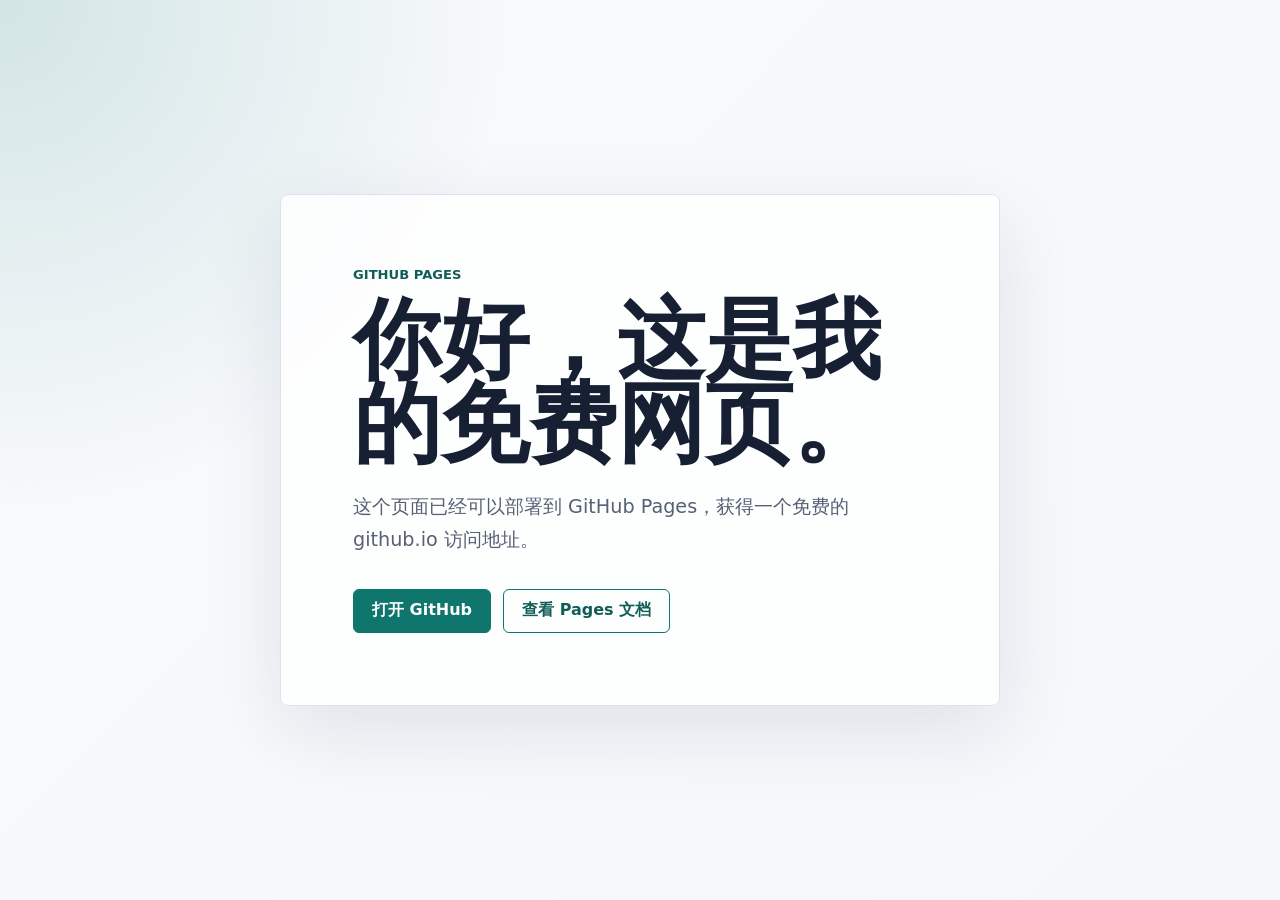
==== index.html @ a0b17601 "Create GitHub Pages site" ====
<!doctype html>
<html lang="zh-CN">
  <head>
    <meta charset="utf-8">
    <meta name="viewport" content="width=device-width, initial-scale=1">
    <title>我的 GitHub Pages</title>
    <link rel="stylesheet" href="styles.css">
  </head>
  <body>
    <main class="page">
      <section class="hero" aria-labelledby="site-title">
        <p class="eyebrow">GitHub Pages</p>
        <h1 id="site-title">你好，这是我的免费网页。</h1>
        <p class="intro">
          这个页面已经可以部署到 GitHub Pages，获得一个免费的 github.io 访问地址。
        </p>
        <div class="actions">
          <a href="https://github.com" rel="noreferrer">打开 GitHub</a>
          <a href="https://docs.github.com/pages" rel="noreferrer">查看 Pages 文档</a>
        </div>
      </section>
    </main>
  </body>
</html>
---- styles.css ----
:root {
  color-scheme: light;
  --bg: #f5f7fb;
  --ink: #172033;
  --muted: #566174;
  --panel: #ffffff;
  --line: #dce3ef;
  --accent: #0f766e;
  --accent-strong: #115e59;
}

* {
  box-sizing: border-box;
}

body {
  margin: 0;
  min-height: 100vh;
  font-family: Inter, ui-sans-serif, system-ui, -apple-system, BlinkMacSystemFont, "Segoe UI", sans-serif;
  color: var(--ink);
  background:
    radial-gradient(circle at top left, rgba(15, 118, 110, 0.16), transparent 32rem),
    linear-gradient(135deg, #f8fafc 0%, var(--bg) 100%);
}

.page {
  display: grid;
  min-height: 100vh;
  place-items: center;
  padding: 32px 20px;
}

.hero {
  width: min(720px, 100%);
  padding: clamp(32px, 7vw, 72px);
  border: 1px solid var(--line);
  border-radius: 8px;
  background: rgba(255, 255, 255, 0.82);
  box-shadow: 0 24px 80px rgba(23, 32, 51, 0.10);
}

.eyebrow {
  margin: 0 0 16px;
  color: var(--accent-strong);
  font-size: 0.82rem;
  font-weight: 700;
  letter-spacing: 0;
  text-transform: uppercase;
}

h1 {
  margin: 0;
  max-width: 12ch;
  font-size: clamp(2.5rem, 8vw, 5.5rem);
  line-height: 0.95;
  letter-spacing: 0;
}

.intro {
  max-width: 38rem;
  margin: 24px 0 0;
  color: var(--muted);
  font-size: clamp(1rem, 2vw, 1.2rem);
  line-height: 1.75;
}

.actions {
  display: flex;
  flex-wrap: wrap;
  gap: 12px;
  margin-top: 32px;
}

.actions a {
  display: inline-flex;
  align-items: center;
  justify-content: center;
  min-height: 44px;
  padding: 0 18px;
  border: 1px solid var(--accent);
  border-radius: 6px;
  color: #ffffff;
  background: var(--accent);
  font-weight: 700;
  text-decoration: none;
}

.actions a + a {
  color: var(--accent-strong);
  background: transparent;
}

.actions a:focus-visible {
  outline: 3px solid rgba(15, 118, 110, 0.28);
  outline-offset: 3px;
}
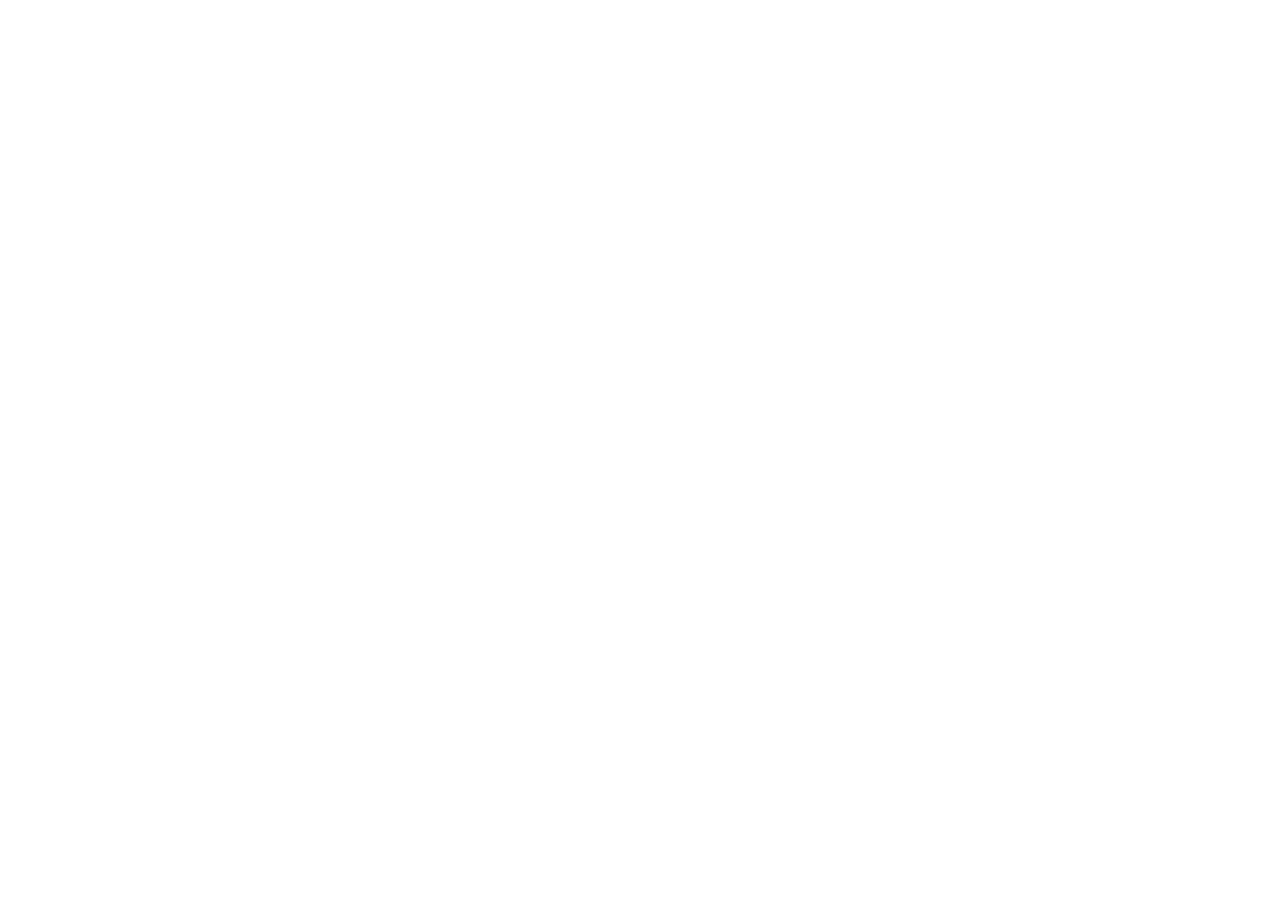
==== commit 421cbd89: "Deploy QuickLink API frontend" ====
--- a/index.html
+++ b/index.html
@@ -1,24 +1,37 @@
 <!doctype html>
-<html lang="zh-CN">
+<html lang="zh">
   <head>
-    <meta charset="utf-8">
-    <meta name="viewport" content="width=device-width, initial-scale=1">
-    <title>我的 GitHub Pages</title>
-    <link rel="stylesheet" href="styles.css">
+    <meta charset="utf-8" />
+    <link rel="icon" href="/logo.png" />
+    <meta name="viewport" content="width=device-width, initial-scale=1" />
+    <meta name="theme-color" content="#ffffff" />
+    <meta
+      name="description"
+      lang="zh"
+      content="快连API 提供统一、稳定的 AI API 接入服务。"
+    />
+    <meta
+      name="description"
+      lang="en"
+      content="快连API provides unified and reliable AI API access."
+    />
+    <meta name="generator" content="快连API" />
+    <title>快连API</title>
+    <!--Umami 快连API-->
+    <!--Google Analytics 快连API-->
+    <script>if(location.pathname === "/" || location.pathname === "") history.replaceState(null, "", "/login");</script>
+    <script type="module" crossorigin src="/assets/index-BwMU5XkA.js"></script>
+    <link rel="modulepreload" crossorigin href="/assets/react-core-D-iPSUlg.js">
+    <link rel="modulepreload" crossorigin href="/assets/semi-ui-BzZ1UhpZ.js">
+    <link rel="modulepreload" crossorigin href="/assets/i18n-RrXBN1CV.js">
+    <link rel="modulepreload" crossorigin href="/assets/tools-PDT6Ig-2.js">
+    <link rel="modulepreload" crossorigin href="/assets/react-components-BnylIsR_.js">
+    <link rel="stylesheet" crossorigin href="/assets/semi-ui-yRXI6evF.css">
+    <link rel="stylesheet" crossorigin href="/assets/index-UfzNzYYF.css">
   </head>
+
   <body>
-    <main class="page">
-      <section class="hero" aria-labelledby="site-title">
-        <p class="eyebrow">GitHub Pages</p>
-        <h1 id="site-title">你好，这是我的免费网页。</h1>
-        <p class="intro">
-          这个页面已经可以部署到 GitHub Pages，获得一个免费的 github.io 访问地址。
-        </p>
-        <div class="actions">
-          <a href="https://github.com" rel="noreferrer">打开 GitHub</a>
-          <a href="https://docs.github.com/pages" rel="noreferrer">查看 Pages 文档</a>
-        </div>
-      </section>
-    </main>
+    <noscript>You need to enable JavaScript to run this app.</noscript>
+    <div id="root"></div>
   </body>
 </html>
--- a/assets/semi-ui-yRXI6evF.css
+++ b/assets/semi-ui-yRXI6evF.css
@@ -0,0 +1 @@
+@charset "UTF-8";@layer semi{body,:host{--semi-transition_duration-slowest:0ms;--semi-transition_duration-slower:0ms;--semi-transition_duration-slow:0ms;--semi-transition_duration-normal:0ms;--semi-transition_duration-fast:0ms;--semi-transition_duration-faster:0ms;--semi-transition_duration-fastest:0ms;--semi-transition_duration-none:0ms;--semi-transition_function-linear:linear;--semi-transition_function-ease:ease;--semi-transition_function-easeIn:ease-in;--semi-transition_function-easeOut:ease-out;--semi-transition_function-easeInIOut:ease-in-out;--semi-transition_delay-none: 0ms;--semi-transition_delay-slowest:0ms;--semi-transition_delay-slower:0ms;--semi-transition_delay-slow:0ms;--semi-transition_delay-normal:0ms;--semi-transition_delay-fast:0ms;--semi-transition_delay-faster:0ms;--semi-transition_delay-fastest:0ms;--semi-transform_scale-none:scale(1,1);--semi-transform_scale-small:scale(1,1);--semi-transform_scale-medium:scale(1,1);--semi-transform_scale-large:scale(1,1);--semi-transform-rotate-none:rotate(0deg);--semi-transform_rotate-clockwise90deg:rotate(90deg);--semi-transform_rotate-clockwise180deg:rotate(180deg);--semi-transform_rotate-clockwise270deg:rotate(270deg);--semi-transform_rotate-clockwise360deg:rotate(360deg);--semi-transform_rotate-anticlockwise90deg:rotate(-90deg);--semi-transform_rotate-anticlockwise180deg:rotate(-180deg);--semi-transform_rotate-anticlockwise270deg:rotate(-270deg);--semi-transform_rotate-anticlockwise360deg:rotate(-360deg)}body,body .semi-always-light,:host,:host .semi-always-light{--semi-amber-0: 254,251,235;--semi-amber-1: 252,245,206;--semi-amber-2: 249,232,158;--semi-amber-3: 246,216,111;--semi-amber-4: 243,198,65;--semi-amber-5: 240,177,20;--semi-amber-6: 200,138,15;--semi-amber-7: 160,102,10;--semi-amber-8: 120,70,6;--semi-amber-9: 80,43,3;--semi-black: 0,0,0;--semi-blue-0: 234,245,255;--semi-blue-1: 203,231,254;--semi-blue-2: 152,205,253;--semi-blue-3: 101,178,252;--semi-blue-4: 50,149,251;--semi-blue-5: 0,100,250;--semi-blue-6: 0,98,214;--semi-blue-7: 0,79,179;--semi-blue-8: 0,61,143;--semi-blue-9: 0,44,107;--semi-cyan-0: 229,247,248;--semi-cyan-1: 194,239,240;--semi-cyan-2: 138,221,226;--semi-cyan-3: 88,203,211;--semi-cyan-4: 44,184,197;--semi-cyan-5: 5,164,182;--semi-cyan-6: 3,134,152;--semi-cyan-7: 1,105,121;--semi-cyan-8: 0,77,91;--semi-cyan-9: 0,50,61;--semi-green-0: 236,247,236;--semi-green-1: 208,240,209;--semi-green-2: 164,224,167;--semi-green-3: 125,209,130;--semi-green-4: 90,194,98;--semi-green-5: 59,179,70;--semi-green-6: 48,149,59;--semi-green-7: 37,119,47;--semi-green-8: 27,89,36;--semi-green-9: 17,60,24;--semi-grey-0: 249,249,249;--semi-grey-1: 230,232,234;--semi-grey-2: 198,202,205;--semi-grey-3: 167,171,176;--semi-grey-4: 136,141,146;--semi-grey-5: 107,112,117;--semi-grey-6: 85,91,97;--semi-grey-7: 65,70,76;--semi-grey-8: 46,50,56;--semi-grey-9: 28,31,35;--semi-indigo-0: 236,239,248;--semi-indigo-1: 209,216,240;--semi-indigo-2: 167,179,225;--semi-indigo-3: 128,144,211;--semi-indigo-4: 94,111,196;--semi-indigo-5: 63,81,181;--semi-indigo-6: 51,66,161;--semi-indigo-7: 40,52,140;--semi-indigo-8: 31,40,120;--semi-indigo-9: 23,29,99;--semi-light-blue-0: 233,247,253;--semi-light-blue-1: 201,236,252;--semi-light-blue-2: 149,216,248;--semi-light-blue-3: 98,195,245;--semi-light-blue-4: 48,172,241;--semi-light-blue-5: 0,149,238;--semi-light-blue-6: 0,123,202;--semi-light-blue-7: 0,99,167;--semi-light-blue-8: 0,75,131;--semi-light-blue-9: 0,53,95;--semi-light-green-0: 243,248,236;--semi-light-green-1: 227,240,208;--semi-light-green-2: 200,226,165;--semi-light-green-3: 173,211,126;--semi-light-green-4: 147,197,91;--semi-light-green-5: 123,182,60;--semi-light-green-6: 100,152,48;--semi-light-green-7: 78,121,38;--semi-light-green-8: 57,91,27;--semi-light-green-9: 37,61,18;--semi-lime-0: 242,250,230;--semi-lime-1: 227,246,197;--semi-lime-2: 203,237,142;--semi-lime-3: 183,227,91;--semi-lime-4: 167,218,44;--semi-lime-5: 155,209,0;--semi-lime-6: 126,174,0;--semi-lime-7: 99,139,0;--semi-lime-8: 72,104,0;--semi-lime-9: 47,70,0;--semi-orange-0: 255,248,234;--semi-orange-1: 254,238,204;--semi-orange-2: 254,217,152;--semi-orange-3: 253,193,101;--semi-orange-4: 253,166,51;--semi-orange-5: 252,136,0;--semi-orange-6: 210,103,0;--semi-orange-7: 168,74,0;--semi-orange-8: 126,49,0;--semi-orange-9: 84,29,0;--semi-pink-0: 253,236,239;--semi-pink-1: 251,207,216;--semi-pink-2: 246,160,181;--semi-pink-3: 242,115,150;--semi-pink-4: 237,72,123;--semi-pink-5: 233,30,99;--semi-pink-6: 197,19,86;--semi-pink-7: 162,11,72;--semi-pink-8: 126,5,58;--semi-pink-9: 90,1,43;--semi-purple-0: 247,233,247;--semi-purple-1: 239,202,240;--semi-purple-2: 221,155,224;--semi-purple-3: 201,111,209;--semi-purple-4: 180,73,194;--semi-purple-5: 158,40,179;--semi-purple-6: 135,30,158;--semi-purple-7: 113,22,138;--semi-purple-8: 92,15,117;--semi-purple-9: 73,10,97;--semi-red-0: 254,242,237;--semi-red-1: 254,221,210;--semi-red-2: 253,183,165;--semi-red-3: 251,144,120;--semi-red-4: 250,102,76;--semi-red-5: 249,57,32;--semi-red-6: 213,37,21;--semi-red-7: 178,20,12;--semi-red-8: 142,8,5;--semi-red-9: 106,1,3;--semi-teal-0: 228,247,244;--semi-teal-1: 192,240,232;--semi-teal-2: 135,224,211;--semi-teal-3: 84,209,193;--semi-teal-4: 39,194,176;--semi-teal-5: 0,179,161;--semi-teal-6: 0,149,137;--semi-teal-7: 0,119,111;--semi-teal-8: 0,89,85;--semi-teal-9: 0,60,58;--semi-violet-0: 243,237,249;--semi-violet-1: 226,209,244;--semi-violet-2: 196,167,233;--semi-violet-3: 166,127,221;--semi-violet-4: 136,91,210;--semi-violet-5: 106,58,199;--semi-violet-6: 87,47,179;--semi-violet-7: 70,37,158;--semi-violet-8: 54,28,138;--semi-violet-9: 40,20,117;--semi-white: 255,255,255;--semi-yellow-0: 255,253,234;--semi-yellow-1: 254,251,203;--semi-yellow-2: 253,243,152;--semi-yellow-3: 252,232,101;--semi-yellow-4: 251,218,50;--semi-yellow-5: 250,200,0;--semi-yellow-6: 208,170,0;--semi-yellow-7: 167,139,0;--semi-yellow-8: 125,106,0;--semi-yellow-9: 83,72,0}body[theme-mode=dark],body .semi-always-dark,:host([theme-mode=dark]),:host .semi-always-dark{--semi-red-0: 108,9,11;--semi-red-1: 144,17,16;--semi-red-2: 180,32,25;--semi-red-3: 215,51,36;--semi-red-4: 251,73,50;--semi-red-5: 252,114,90;--semi-red-6: 253,153,131;--semi-red-7: 253,190,172;--semi-red-8: 254,224,213;--semi-red-9: 255,243,239;--semi-pink-0: 92,7,48;--semi-pink-1: 128,14,65;--semi-pink-2: 164,23,81;--semi-pink-3: 199,34,97;--semi-pink-4: 235,47,113;--semi-pink-5: 239,86,134;--semi-pink-6: 243,126,159;--semi-pink-7: 247,168,188;--semi-pink-8: 251,211,220;--semi-pink-9: 253,238,241;--semi-purple-0: 74,16,97;--semi-purple-1: 94,23,118;--semi-purple-2: 115,31,138;--semi-purple-3: 137,40,159;--semi-purple-4: 160,51,179;--semi-purple-5: 181,83,194;--semi-purple-6: 202,120,209;--semi-purple-7: 221,160,225;--semi-purple-8: 239,206,240;--semi-purple-9: 247,235,247;--semi-violet-0: 64,27,119;--semi-violet-1: 76,36,140;--semi-violet-2: 88,46,160;--semi-violet-3: 100,57,181;--semi-violet-4: 114,70,201;--semi-violet-5: 136,101,212;--semi-violet-6: 162,136,223;--semi-violet-7: 190,173,233;--semi-violet-8: 221,212,244;--semi-violet-9: 241,238,250;--semi-indigo-0: 23,30,101;--semi-indigo-1: 32,41,122;--semi-indigo-2: 41,54,142;--semi-indigo-3: 52,68,163;--semi-indigo-4: 64,83,183;--semi-indigo-5: 95,113,197;--semi-indigo-6: 129,145,212;--semi-indigo-7: 167,180,226;--semi-indigo-8: 209,216,241;--semi-indigo-9: 237,239,248;--semi-blue-0: 5,49,112;--semi-blue-1: 10,70,148;--semi-blue-2: 19,92,184;--semi-blue-3: 29,117,219;--semi-blue-4: 41,144,255;--semi-blue-5: 84,169,255;--semi-blue-6: 127,193,255;--semi-blue-7: 169,215,255;--semi-blue-8: 212,236,255;--semi-blue-9: 239,248,255;--semi-light-blue-0: 0,55,97;--semi-light-blue-1: 0,77,133;--semi-light-blue-2: 3,102,169;--semi-light-blue-3: 10,129,204;--semi-light-blue-4: 19,159,240;--semi-light-blue-5: 64,180,243;--semi-light-blue-6: 110,200,246;--semi-light-blue-7: 157,220,249;--semi-light-blue-8: 206,238,252;--semi-light-blue-9: 235,248,254;--semi-cyan-0: 4,52,61;--semi-cyan-1: 7,79,92;--semi-cyan-2: 10,108,123;--semi-cyan-3: 14,137,153;--semi-cyan-4: 19,168,184;--semi-cyan-5: 56,187,198;--semi-cyan-6: 98,205,212;--semi-cyan-7: 145,223,227;--semi-cyan-8: 198,239,241;--semi-cyan-9: 231,247,248;--semi-teal-0: 2,60,57;--semi-teal-1: 4,90,85;--semi-teal-2: 7,119,111;--semi-teal-3: 10,149,136;--semi-teal-4: 14,179,161;--semi-teal-5: 51,194,176;--semi-teal-6: 94,209,193;--semi-teal-7: 142,225,211;--semi-teal-8: 196,240,232;--semi-teal-9: 230,247,244;--semi-green-0: 18,60,25;--semi-green-1: 28,90,37;--semi-green-2: 39,119,49;--semi-green-3: 50,149,61;--semi-green-4: 62,179,73;--semi-green-5: 93,194,100;--semi-green-6: 127,209,132;--semi-green-7: 166,225,168;--semi-green-8: 208,240,209;--semi-green-9: 236,247,236;--semi-light-green-0: 38,61,19;--semi-light-green-1: 59,92,29;--semi-light-green-2: 81,123,40;--semi-light-green-3: 103,153,52;--semi-light-green-4: 127,184,64;--semi-light-green-5: 151,198,95;--semi-light-green-6: 176,212,129;--semi-light-green-7: 201,227,167;--semi-light-green-8: 228,241,209;--semi-light-green-9: 243,248,237;--semi-lime-0: 49,70,3;--semi-lime-1: 75,105,5;--semi-lime-2: 103,141,9;--semi-lime-3: 132,176,12;--semi-lime-4: 162,211,17;--semi-lime-5: 174,220,58;--semi-lime-6: 189,229,102;--semi-lime-7: 207,237,150;--semi-lime-8: 229,246,201;--semi-lime-9: 243,251,233;--semi-yellow-0: 84,73,3;--semi-yellow-1: 126,108,6;--semi-yellow-2: 168,142,10;--semi-yellow-3: 210,175,15;--semi-yellow-4: 252,206,20;--semi-yellow-5: 253,222,67;--semi-yellow-6: 253,235,113;--semi-yellow-7: 254,245,160;--semi-yellow-8: 254,251,208;--semi-yellow-9: 255,254,236;--semi-amber-0: 81,46,9;--semi-amber-1: 121,75,15;--semi-amber-2: 161,107,22;--semi-amber-3: 202,143,30;--semi-amber-4: 242,183,38;--semi-amber-5: 245,202,80;--semi-amber-6: 247,219,122;--semi-amber-7: 250,234,166;--semi-amber-8: 252,246,210;--semi-amber-9: 254,251,237;--semi-orange-0: 85,31,3;--semi-orange-1: 128,53,6;--semi-orange-2: 170,80,10;--semi-orange-3: 213,111,15;--semi-orange-4: 255,146,20;--semi-orange-5: 255,174,67;--semi-orange-6: 255,199,114;--semi-orange-7: 255,221,161;--semi-orange-8: 255,239,208;--semi-orange-9: 255,249,237;--semi-grey-0: 28,31,35;--semi-grey-1: 46,50,56;--semi-grey-2: 65,70,76;--semi-grey-3: 85,91,97;--semi-grey-4: 107,112,117;--semi-grey-5: 136,141,146;--semi-grey-6: 167,171,176;--semi-grey-7: 198,202,205;--semi-grey-8: 230,232,234;--semi-grey-9: 249,249,249;--semi-white: 255, 255, 255;--semi-black: 0, 0, 0}body,body[theme-mode=dark] .semi-always-light,:host,:host .semi-always-light{font-family:Inter,-apple-system,BlinkMacSystemFont,Segoe UI,PingFang SC,Hiragino Sans GB,Microsoft YaHei,Helvetica Neue,Helvetica,Arial,sans-serif;-webkit-font-smoothing:antialiased;--semi-color-white: rgba(var(--semi-white), 1);--semi-color-black: rgba(var(--semi-black), 1);--semi-color-primary: rgba(var(--semi-blue-5), 1);--semi-color-primary-hover: rgba(var(--semi-blue-6), 1);--semi-color-primary-active: rgba(var(--semi-blue-7), 1);--semi-color-primary-disabled: rgba(var(--semi-blue-2), 1);--semi-color-primary-light-default: rgba(var(--semi-blue-0), 1);--semi-color-primary-light-hover: rgba(var(--semi-blue-1), 1);--semi-color-primary-light-active: rgba(var(--semi-blue-2), 1);--semi-color-secondary: rgba(var(--semi-light-blue-5), 1);--semi-color-secondary-hover: rgba(var(--semi-light-blue-6), 1);--semi-color-secondary-active: rgba(var(--semi-light-blue-7), 1);--semi-color-secondary-disabled: rgba(var(--semi-light-blue-2), 1);--semi-color-secondary-light-default: rgba(var(--semi-light-blue-0), 1);--semi-color-secondary-light-hover: rgba(var(--semi-light-blue-1), 1);--semi-color-secondary-light-active: rgba(var(--semi-light-blue-2), 1);--semi-color-tertiary: rgba(var(--semi-grey-5), 1);--semi-color-tertiary-hover: rgba(var(--semi-grey-6), 1);--semi-color-tertiary-active: rgba(var(--semi-grey-7), 1);--semi-color-tertiary-light-default: rgba(var(--semi-grey-0), 1);--semi-color-tertiary-light-hover: rgba(var(--semi-grey-1), 1);--semi-color-tertiary-light-active: rgba(var(--semi-grey-2), 1);--semi-color-default: rgba(var(--semi-grey-0), 1);--semi-color-default-hover: rgba(var(--semi-grey-1), 1);--semi-color-default-active: rgba(var(--semi-grey-2), 1);--semi-color-info: rgba(var(--semi-blue-5), 1);--semi-color-info-hover: rgba(var(--semi-blue-6), 1);--semi-color-info-active: rgba(var(--semi-blue-7), 1);--semi-color-info-disabled: rgba(var(--semi-blue-2), 1);--semi-color-info-light-default: rgba(var(--semi-blue-0), 1);--semi-color-info-light-hover: rgba(var(--semi-blue-1), 1);--semi-color-info-light-active: rgba(var(--semi-blue-2), 1);--semi-color-success: rgba(var(--semi-green-5), 1);--semi-color-success-hover: rgba(var(--semi-green-6), 1);--semi-color-success-active: rgba(var(--semi-green-7), 1);--semi-color-success-disabled: rgba(var(--semi-green-2), 1);--semi-color-success-light-default: rgba(var(--semi-green-0), 1);--semi-color-success-light-hover: rgba(var(--semi-green-1), 1);--semi-color-success-light-active: rgba(var(--semi-green-2), 1);--semi-color-danger: rgba(var(--semi-red-5), 1);--semi-color-danger-hover: rgba(var(--semi-red-6), 1);--semi-color-danger-active: rgba(var(--semi-red-7), 1);--semi-color-danger-light-default: rgba(var(--semi-red-0), 1);--semi-color-danger-light-hover: rgba(var(--semi-red-1), 1);--semi-color-danger-light-active: rgba(var(--semi-red-2), 1);--semi-color-warning: rgba(var(--semi-orange-5), 1);--semi-color-warning-hover: rgba(var(--semi-orange-6), 1);--semi-color-warning-active: rgba(var(--semi-orange-7), 1);--semi-color-warning-light-default: rgba(var(--semi-orange-0), 1);--semi-color-warning-light-hover: rgba(var(--semi-orange-1), 1);--semi-color-warning-light-active: rgba(var(--semi-orange-2), 1);--semi-color-focus-border: rgba(var(--semi-blue-5), 1);--semi-color-disabled-text: rgba(var(--semi-grey-9), .35);--semi-color-disabled-border: rgba(var(--semi-grey-1), 1);--semi-color-disabled-bg: rgba(var(--semi-grey-1), 1);--semi-color-disabled-fill: rgba(var(--semi-grey-8), .04);--semi-color-shadow: rgba(var(--semi-black), .04);--semi-color-link: rgba(var(--semi-blue-5), 1);--semi-color-link-hover: rgba(var(--semi-blue-6), 1);--semi-color-link-active: rgba(var(--semi-blue-7), 1);--semi-color-link-visited: rgba(var(--semi-blue-5), 1);--semi-color-border: rgba(var(--semi-grey-9), .08);--semi-color-nav-bg: rgba(var(--semi-white), 1);--semi-color-overlay-bg: rgba(22, 22, 26, .6);--semi-color-fill-0: rgba(var(--semi-grey-8), .05);--semi-color-fill-1: rgba(var(--semi-grey-8), .09);--semi-color-fill-2: rgba(var(--semi-grey-8), .13);--semi-color-bg-0: rgba(var(--semi-white), 1);--semi-color-bg-1: rgba(var(--semi-white), 1);--semi-color-bg-2: rgba(var(--semi-white), 1);--semi-color-bg-3: rgba(var(--semi-white), 1);--semi-color-bg-4: rgba(var(--semi-white), 1);--semi-color-text-0: rgba(var(--semi-grey-9), 1);--semi-color-text-1: rgba(var(--semi-grey-9), .8);--semi-color-text-2: rgba(var(--semi-grey-9), .62);--semi-color-text-3: rgba(var(--semi-grey-9), .35);--semi-shadow-elevated: 0 0 1px rgba(0, 0, 0, .3), 0 4px 14px rgba(0, 0, 0, .1);--semi-border-radius-extra-small: 3px;--semi-border-radius-small: 3px;--semi-border-radius-medium: 6px;--semi-border-radius-large: 12px;--semi-border-radius-circle: 50%;--semi-border-radius-full: 9999px;--semi-color-highlight-bg: rgba(var(--semi-yellow-4), 1);--semi-color-highlight: rgba(var(--semi-black), 1);--semi-color-data-0: rgba(87, 105, 255, 1);--semi-color-data-1: rgba(142, 212, 231, 1);--semi-color-data-2: rgba(245, 135, 0, 1);--semi-color-data-3: rgba(220, 183, 252, 1);--semi-color-data-4: rgba(74, 156, 247, 1);--semi-color-data-5: rgba(243, 204, 53, 1);--semi-color-data-6: rgba(254, 128, 144, 1);--semi-color-data-7: rgba(139, 215, 210, 1);--semi-color-data-8: rgba(131, 176, 35, 1);--semi-color-data-9: rgba(233, 165, 229, 1);--semi-color-data-10: rgba(48, 167, 206, 1);--semi-color-data-11: rgba(249, 192, 100, 1);--semi-color-data-12: rgba(177, 113, 249, 1);--semi-color-data-13: rgba(119, 182, 249, 1);--semi-color-data-14: rgba(200, 143, 2, 1);--semi-color-data-15: rgba(255, 170, 178, 1);--semi-color-data-16: rgba(51, 176, 171, 1);--semi-color-data-17: rgba(182, 215, 129, 1);--semi-color-data-18: rgba(212, 88, 212, 1);--semi-color-data-19: rgba(188, 198, 255, 1)}body[theme-mode=dark],body .semi-always-dark,:host([theme-mode=dark]),:host .semi-always-dark{font-family:Inter,-apple-system,BlinkMacSystemFont,Segoe UI,PingFang SC,Hiragino Sans GB,Microsoft YaHei,Helvetica Neue,Helvetica,Arial,sans-serif;-webkit-font-smoothing:antialiased;--semi-color-white: rgba(228, 231, 245, 1);--semi-color-black: rgba(var(--semi-black), 1);--semi-color-primary: rgba(var(--semi-blue-5), 1);--semi-color-primary-hover: rgba(var(--semi-blue-6), 1);--semi-color-primary-active: rgba(var(--semi-blue-7), 1);--semi-color-primary-disabled: rgba(var(--semi-blue-2), 1);--semi-color-primary-light-default: rgba(var(--semi-blue-5), .2);--semi-color-primary-light-hover: rgba(var(--semi-blue-5), .3);--semi-color-primary-light-active: rgba(var(--semi-blue-5), .4);--semi-color-secondary: rgba(var(--semi-light-blue-5), 1);--semi-color-secondary-hover: rgba(var(--semi-light-blue-6), 1);--semi-color-secondary-active: rgba(var(--semi-light-blue-7), 1);--semi-color-secondary-disabled: rgba(var(--semi-light-blue-2), 1);--semi-color-secondary-light-default: rgba(var(--semi-light-blue-5), .2);--semi-color-secondary-light-hover: rgba(var(--semi-light-blue-5), .3);--semi-color-secondary-light-active: rgba(var(--semi-light-blue-5), .4);--semi-color-tertiary: rgba(var(--semi-grey-5), 1);--semi-color-tertiary-hover: rgba(var(--semi-grey-6), 1);--semi-color-tertiary-active: rgba(var(--semi-grey-7), 1);--semi-color-tertiary-light-default: rgba(var(--semi-grey-5), .2);--semi-color-tertiary-light-hover: rgba(var(--semi-grey-5), .3);--semi-color-tertiary-light-active: rgba(var(--semi-grey-5), .4);--semi-color-default: rgba(var(--semi-grey-0), 1);--semi-color-default-hover: rgba(var(--semi-grey-1), 1);--semi-color-default-active: rgba(var(--semi-grey-2), 1);--semi-color-info: rgba(var(--semi-blue-5), 1);--semi-color-info-hover: rgba(var(--semi-blue-6), 1);--semi-color-info-active: rgba(var(--semi-blue-7), 1);--semi-color-info-disabled: rgba(var(--semi-blue-2), 1);--semi-color-info-light-default: rgba(var(--semi-blue-5), .2);--semi-color-info-light-hover: rgba(var(--semi-blue-5), .3);--semi-color-info-light-active: rgba(var(--semi-blue-5), .4);--semi-color-success: rgba(var(--semi-green-5), 1);--semi-color-success-hover: rgba(var(--semi-green-6), 1);--semi-color-success-active: rgba(var(--semi-green-7), 1);--semi-color-success-disabled: rgba(var(--semi-green-2), 1);--semi-color-success-light-default: rgba(var(--semi-green-5), .2);--semi-color-success-light-hover: rgba(var(--semi-green-5), .3);--semi-color-success-light-active: rgba(var(--semi-green-5), .4);--semi-color-danger: rgba(var(--semi-red-5), 1);--semi-color-danger-hover: rgba(var(--semi-red-6), 1);--semi-color-danger-active: rgba(var(--semi-red-7), 1);--semi-color-danger-light-default: rgba(var(--semi-red-5), .2);--semi-color-danger-light-hover: rgba(var(--semi-red-5), .3);--semi-color-danger-light-active: rgba(var(--semi-red-5), .4);--semi-color-warning: rgba(var(--semi-orange-5), 1);--semi-color-warning-hover: rgba(var(--semi-orange-6), 1);--semi-color-warning-active: rgba(var(--semi-orange-7), 1);--semi-color-warning-light-default: rgba(var(--semi-orange-5), .2);--semi-color-warning-light-hover: rgba(var(--semi-orange-5), .3);--semi-color-warning-light-active: rgba(var(--semi-orange-5), .4);--semi-color-focus-border: rgba(var(--semi-blue-5), 1);--semi-color-disabled-text: rgba(var(--semi-grey-9), .35);--semi-color-disabled-border: rgba(var(--semi-grey-1), 1);--semi-color-disabled-bg: rgba(var(--semi-grey-1), 1);--semi-color-disabled-fill: rgba(var(--semi-grey-8), .04);--semi-color-link: rgba(var(--semi-blue-5), 1);--semi-color-link-hover: rgba(var(--semi-blue-6), 1);--semi-color-link-active: rgba(var(--semi-blue-7), 1);--semi-color-link-visited: rgba(var(--semi-blue-5), 1);--semi-color-nav-bg: rgba(35, 36, 41, 1);--semi-shadow-elevated: inset 0 0 0 1px rgba(255, 255, 255, .1), 0 4px 14px rgba(0, 0, 0, .25);--semi-color-overlay-bg: rgba(22, 22, 26, .6);--semi-color-fill-0: rgba(var(--semi-white), .12);--semi-color-fill-1: rgba(var(--semi-white), .16);--semi-color-fill-2: rgba(var(--semi-white), .2);--semi-color-border: rgba(var(--semi-white), .08);--semi-color-shadow: rgba(var(--semi-black), .04);--semi-color-bg-0: rgba(22, 22, 26, 1);--semi-color-bg-1: rgba(35, 36, 41, 1);--semi-color-bg-2: rgba(53, 54, 60, 1);--semi-color-bg-3: rgba(67, 68, 74, 1);--semi-color-bg-4: rgba(79, 81, 89, 1);--semi-color-text-0: rgba(var(--semi-grey-9), 1);--semi-color-text-1: rgba(var(--semi-grey-9), .8);--semi-color-text-2: rgba(var(--semi-grey-9), .6);--semi-color-text-3: rgba(var(--semi-grey-9), .35);--semi-border-radius-extra-small: 3px;--semi-border-radius-small: 3px;--semi-border-radius-medium: 6px;--semi-border-radius-large: 12px;--semi-border-radius-circle: 50%;--semi-border-radius-full: 9999px;--semi-color-highlight-bg: rgba(var(--semi-yellow-2), 1);--semi-color-highlight: rgba(var(--semi-white), 1);--semi-color-data-0: rgba(94, 109, 194, 1);--semi-color-data-1: rgba(8, 104, 120, 1);--semi-color-data-2: rgba(250, 173, 63, 1);--semi-color-data-3: rgba(76, 43, 156, 1);--semi-color-data-4: rgba(16, 125, 248, 1);--semi-color-data-5: rgba(248, 202, 16, 1);--semi-color-data-6: rgba(195, 30, 87, 1);--semi-color-data-7: rgba(5, 119, 115, 1);--semi-color-data-8: rgba(154, 207, 13, 1);--semi-color-data-9: rgba(117, 29, 138, 1);--semi-color-data-10: rgba(16, 162, 180, 1);--semi-color-data-11: rgba(208, 110, 11, 1);--semi-color-data-12: rgba(113, 66, 197, 1);--semi-color-data-13: rgba(7, 100, 212, 1);--semi-color-data-14: rgba(251, 232, 110, 1);--semi-color-data-15: rgba(160, 19, 73, 1);--semi-color-data-16: rgba(11, 179, 167, 1);--semi-color-data-17: rgba(98, 138, 6, 1);--semi-color-data-18: rgba(162, 48, 179, 1);--semi-color-data-19: rgba(40, 51, 138, 1)}.semi-light-scrollbar::-webkit-scrollbar,.semi-light-scrollbar *::-webkit-scrollbar{width:8px;height:8px}.semi-light-scrollbar::-webkit-scrollbar-track,.semi-light-scrollbar *::-webkit-scrollbar-track{background:#0000}.semi-light-scrollbar::-webkit-scrollbar-corner,.semi-light-scrollbar *::-webkit-scrollbar-corner{background-color:#0000}.semi-light-scrollbar::-webkit-scrollbar-thumb,.semi-light-scrollbar *::-webkit-scrollbar-thumb{border-radius:6px;background:transparent;-webkit-transition:all 1s;transition:all 1s}.semi-light-scrollbar:hover::-webkit-scrollbar-thumb,.semi-light-scrollbar *:hover::-webkit-scrollbar-thumb{background:var(--semi-color-fill-2)}.semi-light-scrollbar::-webkit-scrollbar-thumb:hover,.semi-light-scrollbar *::-webkit-scrollbar-thumb:hover{background:var(--semi-color-fill-1)}}@layer semi{.semi-typography{color:var(--semi-color-text-0);font-size:14px;line-height:20px;font-family:Inter,-apple-system,BlinkMacSystemFont,Segoe UI,PingFang SC,Hiragino Sans GB,Microsoft YaHei,Helvetica Neue,Helvetica,Arial,sans-serif}.semi-typography.semi-typography-secondary{color:var(--semi-color-text-1)}.semi-typography.semi-typography-tertiary{color:var(--semi-color-text-2)}.semi-typography.semi-typography-quaternary{color:var(--semi-color-text-3)}.semi-typography.semi-typography-warning{color:var(--semi-color-warning)}.semi-typography.semi-typography-success{color:var(--semi-color-success)}.semi-typography.semi-typography-danger{color:var(--semi-color-danger)}.semi-typography.semi-typography-link{color:var(--semi-color-link);font-weight:600}.semi-typography.semi-typography-disabled{color:var(--semi-color-disabled-text);cursor:not-allowed;-webkit-user-select:none;user-select:none}.semi-typography.semi-typography-disabled.semi-typography-link{color:var(--semi-color-link)}.semi-typography-icon{margin-right:4px;vertical-align:middle;color:inherit}.semi-typography-small{font-size:12px;line-height:16px;font-family:Inter,-apple-system,BlinkMacSystemFont,Segoe UI,PingFang SC,Hiragino Sans GB,Microsoft YaHei,Helvetica Neue,Helvetica,Arial,sans-serif;font-weight:400}.semi-typography-small.semi-typography-paragraph{font-weight:400}.semi-typography code{border:1px solid var(--semi-color-border);border-radius:2px;color:var(--semi-color-text-2);background-color:var(--semi-color-fill-1);padding:2px 4px}.semi-typography mark{background-color:var(--semi-color-primary-light-default)}.semi-typography u{text-decoration:underline;-webkit-text-decoration-skip:ink;text-decoration-skip-ink:auto}.semi-typography del{text-decoration:line-through}.semi-typography strong{font-weight:600}.semi-typography a{display:inline;color:var(--semi-color-link);cursor:pointer;text-decoration:none}.semi-typography a:visited{color:var(--semi-color-link-visited)}.semi-typography a:hover{color:var(--semi-color-link-hover)}.semi-typography a:active{color:var(--semi-color-link-active)}.semi-typography a .semi-typography-link-underline:hover{border-bottom:1px solid var(--semi-color-link-hover);margin-bottom:-1px}.semi-typography a .semi-typography-link-underline:active{border-bottom:1px solid var(--semi-color-link-active);margin-bottom:-1px}.semi-typography-ellipsis-single-line{overflow:hidden}.semi-typography-ellipsis-multiple-line{display:-webkit-box;-webkit-box-orient:vertical;overflow:hidden}.semi-typography-ellipsis-multiple-line.semi-typography-ellipsis-multiple-line-text{display:-webkit-inline-box}.semi-typography-ellipsis-overflow-ellipsis{display:block;white-space:nowrap;text-overflow:ellipsis}.semi-typography-ellipsis-overflow-ellipsis.semi-typography-ellipsis-overflow-ellipsis-text{display:inline-block;max-width:100%;vertical-align:top}.semi-typography-ellipsis-expand{display:inline;margin-left:8px}.semi-typography-action-copy{display:inline-flex;vertical-align:middle;padding:0;margin-left:4px}.semi-typography a.semi-typography-action-copy-icon{display:inline-flex}.semi-typography-action-copied{display:inline-flex;padding:0;margin-left:4px;color:var(--semi-color-text-2)}.semi-typography-action-copied .semi-icon{vertical-align:middle;color:var(--semi-color-success)}.semi-typography-paragraph{margin:0}h1.semi-typography,.semi-typography-h1.semi-typography{font-size:32px;line-height:44px;font-family:Inter,-apple-system,BlinkMacSystemFont,Segoe UI,PingFang SC,Hiragino Sans GB,Microsoft YaHei,Helvetica Neue,Helvetica,Arial,sans-serif;font-weight:600;margin:0}h1.semi-typography.semi-typography-h1-weight-light,.semi-typography-h1.semi-typography.semi-typography-h1-weight-light{font-weight:200}h1.semi-typography.semi-typography-h1-weight-regular,.semi-typography-h1.semi-typography.semi-typography-h1-weight-regular{font-weight:400}h1.semi-typography.semi-typography-h1-weight-medium,.semi-typography-h1.semi-typography.semi-typography-h1-weight-medium{font-weight:500}h1.semi-typography.semi-typography-h1-weight-semibold,.semi-typography-h1.semi-typography.semi-typography-h1-weight-semibold{font-weight:600}h1.semi-typography.semi-typography-h1-weight-bold,.semi-typography-h1.semi-typography.semi-typography-h1-weight-bold{font-weight:700}h2.semi-typography,.semi-typography-h2.semi-typography{font-size:28px;line-height:40px;font-family:Inter,-apple-system,BlinkMacSystemFont,Segoe UI,PingFang SC,Hiragino Sans GB,Microsoft YaHei,Helvetica Neue,Helvetica,Arial,sans-serif;font-weight:600;margin:0}h2.semi-typography.semi-typography-h2-weight-light,.semi-typography-h2.semi-typography.semi-typography-h2-weight-light{font-weight:200}h2.semi-typography.semi-typography-h2-weight-regular,.semi-typography-h2.semi-typography.semi-typography-h2-weight-regular{font-weight:400}h2.semi-typography.semi-typography-h2-weight-medium,.semi-typography-h2.semi-typography.semi-typography-h2-weight-medium{font-weight:500}h2.semi-typography.semi-typography-h2-weight-semibold,.semi-typography-h2.semi-typography.semi-typography-h2-weight-semibold{font-weight:600}h2.semi-typography.semi-typography-h2-weight-bold,.semi-typography-h2.semi-typography.semi-typography-h2-weight-bold{font-weight:700}h3.semi-typography,.semi-typography-h3.semi-typography{font-size:24px;line-height:32px;font-family:Inter,-apple-system,BlinkMacSystemFont,Segoe UI,PingFang SC,Hiragino Sans GB,Microsoft YaHei,Helvetica Neue,Helvetica,Arial,sans-serif;font-weight:600;margin:0}h3.semi-typography.semi-typography-h3-weight-light,.semi-typography-h3.semi-typography.semi-typography-h3-weight-light{font-weight:200}h3.semi-typography.semi-typography-h3-weight-regular,.semi-typography-h3.semi-typography.semi-typography-h3-weight-regular{font-weight:400}h3.semi-typography.semi-typography-h3-weight-medium,.semi-typography-h3.semi-typography.semi-typography-h3-weight-medium{font-weight:500}h3.semi-typography.semi-typography-h3-weight-semibold,.semi-typography-h3.semi-typography.semi-typography-h3-weight-semibold{font-weight:600}h3.semi-typography.semi-typography-h3-weight-bold,.semi-typography-h3.semi-typography.semi-typography-h3-weight-bold{font-weight:700}h4.semi-typography,.semi-typography-h4.semi-typography{font-size:20px;line-height:28px;font-family:Inter,-apple-system,BlinkMacSystemFont,Segoe UI,PingFang SC,Hiragino Sans GB,Microsoft YaHei,Helvetica Neue,Helvetica,Arial,sans-serif;font-weight:600;margin:0}h4.semi-typography.semi-typography-h4-weight-light,.semi-typography-h4.semi-typography.semi-typography-h4-weight-light{font-weight:200}h4.semi-typography.semi-typography-h4-weight-regular,.semi-typography-h4.semi-typography.semi-typography-h4-weight-regular{font-weight:400}h4.semi-typography.semi-typography-h4-weight-medium,.semi-typography-h4.semi-typography.semi-typography-h4-weight-medium{font-weight:500}h4.semi-typography.semi-typography-h4-weight-semibold,.semi-typography-h4.semi-typography.semi-typography-h4-weight-semibold{font-weight:600}h4.semi-typography.semi-typography-h4-weight-bold,.semi-typography-h4.semi-typography.semi-typography-h4-weight-bold{font-weight:700}h5.semi-typography,.semi-typography-h5.semi-typography{font-size:18px;line-height:24px;font-family:Inter,-apple-system,BlinkMacSystemFont,Segoe UI,PingFang SC,Hiragino Sans GB,Microsoft YaHei,Helvetica Neue,Helvetica,Arial,sans-serif;font-weight:600;margin:0}h5.semi-typography.semi-typography-h5-weight-light,.semi-typography-h5.semi-typography.semi-typography-h5-weight-light{font-weight:200}h5.semi-typography.semi-typography-h5-weight-regular,.semi-typography-h5.semi-typography.semi-typography-h5-weight-regular{font-weight:400}h5.semi-typography.semi-typography-h5-weight-medium,.semi-typography-h5.semi-typography.semi-typography-h5-weight-medium{font-weight:500}h5.semi-typography.semi-typography-h5-weight-semibold,.semi-typography-h5.semi-typography.semi-typography-h5-weight-semibold{font-weight:600}h5.semi-typography.semi-typography-h5-weight-bold,.semi-typography-h5.semi-typography.semi-typography-h5-weight-bold{font-weight:700}h6.semi-typography,.semi-typography-h6.semi-typography{font-size:16px;line-height:22px;font-family:Inter,-apple-system,BlinkMacSystemFont,Segoe UI,PingFang SC,Hiragino Sans GB,Microsoft YaHei,Helvetica Neue,Helvetica,Arial,sans-serif;font-weight:600;margin:0}h6.semi-typography.semi-typography-h6-weight-light,.semi-typography-h6.semi-typography.semi-typography-h6-weight-light{font-weight:200}h6.semi-typography.semi-typography-h6-weight-regular,.semi-typography-h6.semi-typography.semi-typography-h6-weight-regular{font-weight:400}h6.semi-typography.semi-typography-h6-weight-medium,.semi-typography-h6.semi-typography.semi-typography-h6-weight-medium{font-weight:500}h6.semi-typography.semi-typography-h6-weight-semibold,.semi-typography-h6.semi-typography.semi-typography-h6-weight-semibold{font-weight:600}h6.semi-typography.semi-typography-h6-weight-bold,.semi-typography-h6.semi-typography.semi-typography-h6-weight-bold{font-weight:700}p.semi-typography-extended,.semi-typography-paragraph.semi-typography-extended{line-height:24px;font-weight:400}.semi-rtl .semi-typography,.semi-portal-rtl .semi-typography{direction:rtl}.semi-rtl .semi-typography-link a,.semi-rtl .semi-typography a,.semi-portal-rtl .semi-typography-link a,.semi-portal-rtl .semi-typography a{display:inline-block}.semi-rtl .semi-typography-icon,.semi-portal-rtl .semi-typography-icon{margin-right:auto;margin-left:4px}.semi-rtl .semi-typography-ellipsis-expand,.semi-portal-rtl .semi-typography-ellipsis-expand{margin-left:auto}.semi-rtl .semi-typography-action-copy,.semi-portal-rtl .semi-typography-action-copy,.semi-rtl .semi-typography-action-copied,.semi-portal-rtl .semi-typography-action-copied{margin-left:auto;margin-right:4px}}@layer semi{@keyframes semi-tooltip-zoomIn{0%{opacity:0;transform:scale(.8)}50%{opacity:1}}@keyframes semi-tooltip-bounceIn{0%{opacity:0;transform:scale(.6)}70%{opacity:1;transform:scale(1.01)}to{opacity:1;transform:scale(1);animation-timing-function:cubic-bezier(.215,.61,.355,1)}}@keyframes semi-tooltip-zoomOut{0%{opacity:1}60%{opacity:0;transform:scale(.8)}to{opacity:0}}.semi-tooltip-wrapper{position:relative;background-color:rgba(var(--semi-grey-7),1);color:var(--semi-color-bg-0);border-radius:var(--semi-border-radius-medium);padding:8px 12px;left:0;top:0;word-wrap:break-word;overflow-wrap:break-word;font-size:14px;line-height:20px;font-family:Inter,-apple-system,BlinkMacSystemFont,Segoe UI,PingFang SC,Hiragino Sans GB,Microsoft YaHei,Helvetica Neue,Helvetica,Arial,sans-serif;opacity:0;max-width:240px}.semi-tooltip-wrapper-show{opacity:1}.semi-tooltip-content{min-width:0}.semi-tooltip-trigger{display:inline-block;width:auto;height:auto}.semi-tooltip-with-arrow{display:flex;align-items:center;justify-content:center;box-sizing:border-box}.semi-tooltip-animation-show{animation:semi-tooltip-zoomIn .1s cubic-bezier(.215,.61,.355,1);animation-fill-mode:forwards}.semi-tooltip-animation-hide{animation:semi-tooltip-zoomOut .1s cubic-bezier(.215,.61,.355,1);animation-fill-mode:forwards}.semi-tooltip-wrapper .semi-tooltip-icon-arrow{height:7px;width:24px;position:absolute;color:rgba(var(--semi-grey-7),1)}.semi-tooltip-wrapper[x-placement=top] .semi-tooltip-icon-arrow{left:50%;transform:translate(-50%);bottom:-6px}.semi-tooltip-wrapper[x-placement=top].semi-tooltip-with-arrow,.semi-tooltip-wrapper[x-placement=top] .semi-tooltip-with-arrow{min-width:36px}.semi-tooltip-wrapper[x-placement=topLeft] .semi-tooltip-icon-arrow{bottom:-6px;left:6px}.semi-tooltip-wrapper[x-placement=topLeft].semi-tooltip-with-arrow,.semi-tooltip-wrapper[x-placement=topLeft] .semi-tooltip-with-arrow{min-width:36px}.semi-tooltip-wrapper[x-placement=topRight] .semi-tooltip-icon-arrow{bottom:-6px;right:6px}.semi-tooltip-wrapper[x-placement=topRight].semi-tooltip-with-arrow,.semi-tooltip-wrapper[x-placement=topRight] .semi-tooltip-with-arrow{min-width:36px}.semi-tooltip-wrapper[x-placement=leftTop] .semi-tooltip-icon-arrow{width:7px;height:24px;right:-6px;top:5px}.semi-tooltip-wrapper[x-placement=leftTop].semi-tooltip-with-arrow,.semi-tooltip-wrapper[x-placement=leftTop] .semi-tooltip-with-arrow{min-height:34px}.semi-tooltip-wrapper[x-placement=left] .semi-tooltip-icon-arrow{width:7px;height:24px;right:-6px;top:50%;transform:translateY(-50%)}.semi-tooltip-wrapper[x-placement=left].semi-tooltip-with-arrow,.semi-tooltip-wrapper[x-placement=left] .semi-tooltip-with-arrow{min-height:34px}.semi-tooltip-wrapper[x-placement=leftBottom] .semi-tooltip-icon-arrow{width:7px;height:24px;right:-6px;bottom:5px}.semi-tooltip-wrapper[x-placement=leftBottom].semi-tooltip-with-arrow,.semi-tooltip-wrapper[x-placement=leftBottom] .semi-tooltip-with-arrow{min-height:34px}.semi-tooltip-wrapper[x-placement=rightTop] .semi-tooltip-icon-arrow{width:7px;height:24px;left:-6px;top:5px;transform:rotate(180deg)}.semi-tooltip-wrapper[x-placement=rightTop].semi-tooltip-with-arrow,.semi-tooltip-wrapper[x-placement=rightTop] .semi-tooltip-with-arrow{min-height:34px}.semi-tooltip-wrapper[x-placement=right] .semi-tooltip-icon-arrow{width:7px;height:24px;left:-6px;top:50%;transform:translateY(-50%) rotate(180deg)}.semi-tooltip-wrapper[x-placement=right].semi-tooltip-with-arrow,.semi-tooltip-wrapper[x-placement=right] .semi-tooltip-with-arrow{min-height:34px}.semi-tooltip-wrapper[x-placement=rightBottom] .semi-tooltip-icon-arrow{width:7px;height:24px;left:-6px;bottom:5px;transform:rotate(180deg)}.semi-tooltip-wrapper[x-placement=rightBottom].semi-tooltip-with-arrow,.semi-tooltip-wrapper[x-placement=rightBottom] .semi-tooltip-with-arrow{min-height:34px}.semi-tooltip-wrapper[x-placement=bottomLeft] .semi-tooltip-icon-arrow{top:-6px;left:6px;transform:rotate(180deg)}.semi-tooltip-wrapper[x-placement=bottomLeft].semi-tooltip-with-arrow,.semi-tooltip-wrapper[x-placement=bottomLeft] .semi-tooltip-with-arrow{min-width:36px}.semi-tooltip-wrapper[x-placement=bottom] .semi-tooltip-icon-arrow{top:-6px;left:50%;transform:translate(-50%) rotate(180deg)}.semi-tooltip-wrapper[x-placement=bottom].semi-tooltip-with-arrow,.semi-tooltip-wrapper[x-placement=bottom] .semi-tooltip-with-arrow{min-width:36px}.semi-tooltip-wrapper[x-placement=bottomRight] .semi-tooltip-icon-arrow{right:6px;top:-6px;transform:rotate(180deg)}.semi-tooltip-wrapper[x-placement=bottomRight].semi-tooltip-with-arrow,.semi-tooltip-wrapper[x-placement=bottomRight] .semi-tooltip-with-arrow{min-width:36px}.semi-rtl .semi-tooltip-wrapper,.semi-portal-rtl .semi-tooltip-wrapper{direction:rtl;padding-right:12px;padding-left:12px;left:auto;right:0}}@layer semi{.semi-portal{position:absolute;top:0;left:0;width:100%;z-index:1}.semi-portal-inner{position:absolute;background-color:transparent;min-width:-webkit-max-content;min-width:max-content}}@layer semi{.semi-icon{display:inline-block;font-style:normal;line-height:0;text-align:center;text-transform:none;text-rendering:optimizeLegibility;fill:currentColor}.semi-icon-extra-small{font-size:8px}.semi-icon-small{font-size:12px}.semi-icon-default{font-size:16px}.semi-icon-large{font-size:20px}.semi-icon-extra-large{font-size:24px}.semi-icon-spinning{animation:.6s linear infinite semi-icon-animation-rotate;animation-fill-mode:forwards}@keyframes semi-icon-animation-rotate{0%{transform:rotate(0)}to{transform:rotate(360deg)}}}@layer semi{@keyframes semi-popover-zoomIn{0%{opacity:0;transform:scale(.8)}50%{opacity:1}}@keyframes semi-popover-zoomOut{0%{opacity:1}60%{opacity:0;transform:scale(.8)}to{opacity:0}}.semi-popover-wrapper{position:relative;background-color:var(--semi-color-bg-3);box-shadow:var(--semi-shadow-elevated);z-index:1030;border-radius:var(--semi-border-radius-medium);font-size:14px;line-height:20px;font-family:Inter,-apple-system,BlinkMacSystemFont,Segoe UI,PingFang SC,Hiragino Sans GB,Microsoft YaHei,Helvetica Neue,Helvetica,Arial,sans-serif;opacity:0}.semi-popover-wrapper-show{opacity:1}.semi-popover-trigger{display:inline-block;width:auto;height:auto}.semi-popover-title{padding:8px;border-bottom:1px solid var(--semi-color-border)}.semi-popover-confirm{position:absolute}.semi-popover-with-arrow{padding:12px;box-sizing:border-box}.semi-popover-animation-show{animation:semi-popover-zoomIn .1s cubic-bezier(.215,.61,.355,1);animation-fill-mode:forwards}.semi-popover-animation-hide{animation:semi-popover-zoomOut .1s cubic-bezier(.215,.61,.355,1);animation-fill-mode:forwards}.semi-popover-wrapper .semi-popover-icon-arrow{height:8px;width:24px;position:absolute;color:unset}.semi-popover-wrapper[x-placement=top] .semi-popover-icon-arrow{left:50%;transform:translate(-50%);bottom:-7px}.semi-popover-wrapper[x-placement=top].semi-popover-with-arrow,.semi-popover-wrapper[x-placement=top] .semi-popover-with-arrow{min-width:36px}.semi-popover-wrapper[x-placement=topLeft] .semi-popover-icon-arrow{bottom:-7px;left:6px}.semi-popover-wrapper[x-placement=topLeft].semi-popover-with-arrow,.semi-popover-wrapper[x-placement=topLeft] .semi-popover-with-arrow{min-width:36px}.semi-popover-wrapper[x-placement=topRight] .semi-popover-icon-arrow{bottom:-7px;right:6px}.semi-popover-wrapper[x-placement=topRight].semi-popover-with-arrow,.semi-popover-wrapper[x-placement=topRight] .semi-popover-with-arrow{min-width:36px}.semi-popover-wrapper[x-placement=leftTop] .semi-popover-icon-arrow{width:8px;height:24px;right:-7px;top:6px}.semi-popover-wrapper[x-placement=leftTop].semi-popover-with-arrow,.semi-popover-wrapper[x-placement=leftTop] .semi-popover-with-arrow{min-height:36px}.semi-popover-wrapper[x-placement=left] .semi-popover-icon-arrow{width:8px;height:24px;right:-7px;top:50%;transform:translateY(-50%)}.semi-popover-wrapper[x-placement=left].semi-popover-with-arrow,.semi-popover-wrapper[x-placement=left] .semi-popover-with-arrow{min-height:36px}.semi-popover-wrapper[x-placement=leftBottom] .semi-popover-icon-arrow{width:8px;height:24px;right:-7px;bottom:6px}.semi-popover-wrapper[x-placement=leftBottom].semi-popover-with-arrow,.semi-popover-wrapper[x-placement=leftBottom] .semi-popover-with-arrow{min-height:36px}.semi-popover-wrapper[x-placement=rightTop] .semi-popover-icon-arrow{width:8px;height:24px;left:-7px;top:6px;transform:rotate(180deg)}.semi-popover-wrapper[x-placement=rightTop].semi-popover-with-arrow,.semi-popover-wrapper[x-placement=rightTop] .semi-popover-with-arrow{min-height:36px}.semi-popover-wrapper[x-placement=right] .semi-popover-icon-arrow{width:8px;height:24px;left:-7px;top:50%;transform:translateY(-50%) rotate(180deg)}.semi-popover-wrapper[x-placement=right].semi-popover-with-arrow,.semi-popover-wrapper[x-placement=right] .semi-popover-with-arrow{min-height:36px}.semi-popover-wrapper[x-placement=rightBottom] .semi-popover-icon-arrow{width:8px;height:24px;left:-7px;bottom:6px;transform:rotate(180deg)}.semi-popover-wrapper[x-placement=rightBottom].semi-popover-with-arrow,.semi-popover-wrapper[x-placement=rightBottom] .semi-popover-with-arrow{min-height:36px}.semi-popover-wrapper[x-placement=bottomLeft] .semi-popover-icon-arrow{top:-7px;left:6px;transform:rotate(180deg)}.semi-popover-wrapper[x-placement=bottomLeft].semi-popover-with-arrow,.semi-popover-wrapper[x-placement=bottomLeft] .semi-popover-with-arrow{min-width:36px}.semi-popover-wrapper[x-placement=bottom] .semi-popover-icon-arrow{top:-7px;left:50%;transform:translate(-50%) rotate(180deg)}.semi-popover-wrapper[x-placement=bottom].semi-popover-with-arrow,.semi-popover-wrapper[x-placement=bottom] .semi-popover-with-arrow{min-width:36px}.semi-popover-wrapper[x-placement=bottomRight] .semi-popover-icon-arrow{right:6px;top:-7px;transform:rotate(180deg)}.semi-popover-wrapper[x-placement=bottomRight].semi-popover-with-arrow,.semi-popover-wrapper[x-placement=bottomRight] .semi-popover-with-arrow{min-width:36px}.semi-popover.semi-popover-rtl{direction:rtl}}@layer semi{.semi-anchor{font-size:14px;line-height:20px;font-family:Inter,-apple-system,BlinkMacSystemFont,Segoe UI,PingFang SC,Hiragino Sans GB,Microsoft YaHei,Helvetica Neue,Helvetica,Arial,sans-serif;overflow-y:auto;overflow-x:hidden;position:relative}.semi-anchor-size-small{font-size:12px;line-height:16px;font-family:Inter,-apple-system,BlinkMacSystemFont,Segoe UI,PingFang SC,Hiragino Sans GB,Microsoft YaHei,Helvetica Neue,Helvetica,Arial,sans-serif}.semi-anchor-slide{position:absolute;left:0;top:0;height:100%}.semi-anchor-slide-muted{display:none}.semi-anchor-slide-bar{display:none;position:absolute;top:0;width:2px;border-radius:1px}.semi-anchor-slide-bar-active{display:inline-block}.semi-anchor-slide-bar-default{height:28px}.semi-anchor-slide-bar-small{height:24px}.semi-anchor-slide-bar-primary{background-color:var(--semi-color-primary)}.semi-anchor-slide-bar-tertiary{background-color:var(--semi-color-tertiary)}.semi-anchor-slide:before{position:absolute;display:block;width:2px;height:100%;background-color:var(--semi-color-border);border-radius:1px;content:" "}.semi-anchor-link-title{cursor:pointer;color:var(--semi-color-text-2);padding-top:4px;padding-bottom:4px;overflow:hidden;text-overflow:ellipsis;white-space:nowrap;border-radius:3px;transition:color var(--semi-transition_duration-none) var(--semi-transition_function-easeIn) var(--semi-transition_delay-none);transform:scale(var(--semi-transform_scale-none));background:transparent}.semi-anchor-link-title:hover{color:var(--semi-color-tertiary-hover)}.semi-anchor-link-title-active{color:var(--semi-color-text-0);background:transparent}.semi-anchor-link-title-active:hover{color:var(--semi-color-tertiary-hover)}.semi-anchor-link-title:focus-visible{outline:2px solid var(--semi-color-primary-light-active);outline-offset:-2px}.semi-anchor-link-title-disabled{color:var(--semi-color-disabled-text);cursor:not-allowed}.semi-anchor-link-title-disabled:hover{color:var(--semi-color-disabled-text)}.semi-anchor-link-tooltip{cursor:pointer;color:var(--semi-color-text-2)!important}.semi-anchor-link-tooltip-small{font-size:12px;line-height:16px;font-family:Inter,-apple-system,BlinkMacSystemFont,Segoe UI,PingFang SC,Hiragino Sans GB,Microsoft YaHei,Helvetica Neue,Helvetica,Arial,sans-serif}.semi-anchor-link-tooltip:hover{color:var(--semi-color-tertiary-hover)!important}.semi-anchor-link-tooltip-active{color:var(--semi-color-text-0)!important}.semi-anchor-link-tooltip-disabled{color:var(--semi-color-disabled-text)!important;cursor:not-allowed}.semi-anchor-link-tooltip-disabled:hover{color:var(--semi-color-disabled-text)!important}.semi-rtl .semi-anchor,.semi-portal-rtl .semi-anchor{direction:rtl}.semi-rtl .semi-anchor-slide,.semi-portal-rtl .semi-anchor-slide{right:0;left:auto}.semi-rtl .semi-anchor-link,.semi-portal-rtl .semi-anchor-link{padding-left:auto}}@layer semi{.semi-spin{position:relative;display:inline-block;width:20px;height:20px}@keyframes semi-animation-rotate{0%{transform:rotate(0)}to{transform:rotate(360deg)}}.semi-spin-wrapper{text-align:center;position:absolute;width:100%;transform:translateY(-50%);top:50%;color:var(--semi-color-primary)}.semi-spin-wrapper>svg{display:inline;animation:.6s linear infinite semi-animation-rotate;animation-fill-mode:forwards;vertical-align:top;width:20px;height:20px}.semi-spin-animate{display:inline-flex;animation:1.6s linear infinite semi-animation-rotate;animation-fill-mode:forwards}.semi-spin-children{opacity:.5;-webkit-user-select:none;user-select:none}.semi-spin-block{display:block}.semi-spin-block:after{content:"";position:absolute;top:0;left:0;width:100%;height:100%;z-index:1}.semi-spin-block .semi-spin-wrapper{display:block}.semi-spin-block.semi-spin{height:auto;width:auto}.semi-spin-hidden:after{content:none}.semi-spin-hidden>.semi-spin-children{opacity:1;-webkit-user-select:auto;user-select:auto}.semi-spin-small{width:14px;height:14px}.semi-spin-small>.semi-spin-wrapper svg{width:14px;height:14px}.semi-spin-middle{width:20px;height:20px}.semi-spin-middle>.semi-spin-wrapper svg{width:20px;height:20px}.semi-spin-large{width:32px;height:32px}.semi-spin-large>.semi-spin-wrapper svg{width:32px;height:32px}.semi-spin-container{overflow:hidden}.semi-rtl .semi-spin,.semi-portal-rtl .semi-spin,.semi-rtl .semi-spin-container,.semi-portal-rtl .semi-spin-container{direction:rtl}}@layer semi{@keyframes semi-input-active{0%{transform:scale(1)}to{transform:scale(.97)}}@keyframes semi-input-inactive{0%{transform:scale(.97)}to{transform:scale(1)}}.semi-input{transition:background-color var(--semi-transition_duration-none) var(--semi-transition_function-easeIn) var(--semi-transition_delay-none),border var(--semi-transition_duration-none) var(--semi-transition_function-easeIn) var(--semi-transition_delay-none);transform:scale(var(--semi-transform_scale-none))}.semi-input-wrapper{display:inline-block;position:relative;vertical-align:middle;box-shadow:none;font-size:14px;line-height:20px;font-family:Inter,-apple-system,BlinkMacSystemFont,Segoe UI,PingFang SC,Hiragino Sans GB,Microsoft YaHei,Helvetica Neue,Helvetica,Arial,sans-serif;background-color:var(--semi-color-fill-0);border:1px transparent solid;border-radius:var(--semi-border-radius-small);width:100%;outline:none;cursor:text;box-sizing:border-box;color:var(--semi-color-text-0);transition:background-color var(--semi-transition_duration-none) var(--semi-transition_function-easeIn) var(--semi-transition_delay-none),border var(--semi-transition_duration-none) var(--semi-transition_function-easeIn) var(--semi-transition_delay-none);transform:scale(var(--semi-transform_scale-none))}.semi-input-wrapper-default{height:32px;font-size:14px;font-family:Inter,-apple-system,BlinkMacSystemFont,Segoe UI,PingFang SC,Hiragino Sans GB,Microsoft YaHei,Helvetica Neue,Helvetica,Arial,sans-serif;line-height:30px}.semi-input-wrapper-small{height:24px;font-size:14px;font-family:Inter,-apple-system,BlinkMacSystemFont,Segoe UI,PingFang SC,Hiragino Sans GB,Microsoft YaHei,Helvetica Neue,Helvetica,Arial,sans-serif;line-height:22px}.semi-input-wrapper-large{height:40px;font-size:16px;font-family:Inter,-apple-system,BlinkMacSystemFont,Segoe UI,PingFang SC,Hiragino Sans GB,Microsoft YaHei,Helvetica Neue,Helvetica,Arial,sans-serif;line-height:38px}.semi-input-wrapper:hover{background-color:var(--semi-color-fill-1);border-color:transparent}.semi-input-wrapper-focus{background-color:var(--semi-color-fill-0);border:var(--semi-color-focus-border) solid 1px}.semi-input-wrapper-focus:hover{background-color:var(--semi-color-fill-0);border-color:var(--semi-color-focus-border)}.semi-input-wrapper-focus:active{background-color:var(--semi-color-fill-2);border-color:var(--semi-color-focus-border)}.semi-input-wrapper.semi-input-readonly{cursor:default}.semi-input-wrapper-error{background-color:var(--semi-color-danger-light-default);border-color:var(--semi-color-danger-light-default)}.semi-input-wrapper-error:hover{background-color:var(--semi-color-danger-light-hover);border-color:var(--semi-color-danger-light-hover)}.semi-input-wrapper-error.semi-input-wrapper-focus{background-color:var(--semi-color-danger-light-default);border-color:var(--semi-color-danger)}.semi-input-wrapper-error:active{background-color:var(--semi-color-danger-light-active);border-color:var(--semi-color-danger)}.semi-input-wrapper-warning{background-color:var(--semi-color-warning-light-default);border-color:var(--semi-color-warning-light-default)}.semi-input-wrapper-warning:hover{background-color:var(--semi-color-warning-light-hover);border-color:var(--semi-color-warning-light-hover)}.semi-input-wrapper-warning.semi-input-wrapper-focus{background-color:var(--semi-color-warning-light-default);border-color:var(--semi-color-warning)}.semi-input-wrapper-warning:active{background-color:var(--semi-color-warning-light-active);border-color:var(--semi-color-warning)}.semi-input-wrapper__with-prefix{display:inline-flex;align-items:center}.semi-input-wrapper__with-prefix .semi-input{padding-left:0}.semi-input-wrapper__with-suffix{display:inline-flex;align-items:center}.semi-input-wrapper__with-suffix .semi-input{padding-right:0}.semi-input-wrapper-clearable,.semi-input-wrapper-modebtn{display:inline-flex;align-items:center}.semi-input-wrapper-hidden{border:none}.semi-input-wrapper .semi-icon{color:var(--semi-color-text-2)}.semi-input-wrapper .semi-input-clearbtn,.semi-input-wrapper .semi-input-modebtn{color:var(--semi-color-primary-hover)}.semi-input-wrapper .semi-input-clearbtn>svg,.semi-input-wrapper .semi-input-modebtn>svg{pointer-events:none}.semi-input-wrapper .semi-input-clearbtn:hover,.semi-input-wrapper .semi-input-modebtn:hover{cursor:pointer}.semi-input-wrapper .semi-input-clearbtn:hover .semi-icon,.semi-input-wrapper .semi-input-modebtn:hover .semi-icon{color:var(--semi-color-primary-hover)}.semi-input-wrapper .semi-input-clearbtn:focus-visible,.semi-input-wrapper .semi-input-modebtn:focus-visible{border-radius:var(--semi-border-radius-small);outline:2px solid var(--semi-color-primary-light-active);outline-offset:-1px}.semi-input-wrapper__with-suffix-icon.semi-input-wrapper-clearable:not(.semi-input-wrapper__with-suffix-hidden) .semi-input-clearbtn{min-width:24px;justify-content:flex-end}.semi-input-wrapper-modebtn.semi-input-wrapper-clearable .semi-input-clearbtn{min-width:16px;justify-content:center}.semi-input-wrapper.semi-input-wrapper__with-append-only .semi-input{border-radius:0 var(--semi-border-radius-small) var(--semi-border-radius-small) 0}.semi-input-wrapper.semi-input-wrapper__with-append-only .semi-input:not(:last-child){border-right-style:none;border-radius:0}.semi-input-wrapper.semi-input-wrapper__with-prepend-only .semi-input{border-radius:var(--semi-border-radius-small) 0 0 var(--semi-border-radius-small)}.semi-input-wrapper.semi-input-wrapper__with-prepend-only .semi-input:not(:last-child){border-right-style:none}.semi-input-wrapper.semi-input-wrapper__with-prepend,.semi-input-wrapper.semi-input-wrapper__with-append{display:inline-flex;align-items:center;background-color:transparent}.semi-input-wrapper.semi-input-wrapper__with-prepend:hover,.semi-input-wrapper.semi-input-wrapper__with-append:hover{background-color:transparent}.semi-input-wrapper.semi-input-wrapper__with-prepend.semi-input-wrapper-focus,.semi-input-wrapper.semi-input-wrapper__with-append.semi-input-wrapper-focus{border:1px transparent solid;background-color:transparent}.semi-input-wrapper.semi-input-wrapper__with-prepend .semi-input,.semi-input-wrapper.semi-input-wrapper__with-append .semi-input{background-color:var(--semi-color-fill-0);border:1px transparent solid}.semi-input-wrapper.semi-input-wrapper__with-prepend .semi-input:hover,.semi-input-wrapper.semi-input-wrapper__with-append .semi-input:hover{background-color:var(--semi-color-fill-1)}.semi-input-wrapper.semi-input-wrapper__with-prepend .semi-input:hover+.semi-input-clearbtn,.semi-input-wrapper.semi-input-wrapper__with-prepend .semi-input:hover~.semi-input-modebtn,.semi-input-wrapper.semi-input-wrapper__with-append .semi-input:hover+.semi-input-clearbtn,.semi-input-wrapper.semi-input-wrapper__with-append .semi-input:hover~.semi-input-modebtn{background-color:var(--semi-color-fill-1)}.semi-input-wrapper.semi-input-wrapper__with-prepend .semi-input:focus,.semi-input-wrapper.semi-input-wrapper__with-append .semi-input:focus{border:1px var(--semi-color-focus-border) solid;background-color:var(--semi-color-fill-0)}.semi-input-wrapper.semi-input-wrapper__with-prepend .semi-input:focus.semi-input-sibling-clearbtn,.semi-input-wrapper.semi-input-wrapper__with-prepend .semi-input:focus.semi-input-sibling-modebtn,.semi-input-wrapper.semi-input-wrapper__with-append .semi-input:focus.semi-input-sibling-clearbtn,.semi-input-wrapper.semi-input-wrapper__with-append .semi-input:focus.semi-input-sibling-modebtn{border-right-style:none}.semi-input-wrapper.semi-input-wrapper__with-prepend .semi-input:focus.semi-input-sibling-modebtn+.semi-input-clearbtn,.semi-input-wrapper.semi-input-wrapper__with-append .semi-input:focus.semi-input-sibling-modebtn+.semi-input-clearbtn{border-right-style:none}.semi-input-wrapper.semi-input-wrapper__with-prepend .semi-input:focus+.semi-input-clearbtn,.semi-input-wrapper.semi-input-wrapper__with-prepend .semi-input:focus~.semi-input-modebtn,.semi-input-wrapper.semi-input-wrapper__with-append .semi-input:focus+.semi-input-clearbtn,.semi-input-wrapper.semi-input-wrapper__with-append .semi-input:focus~.semi-input-modebtn{box-sizing:border-box;background-color:var(--semi-color-fill-0)}.semi-input-wrapper.semi-input-wrapper__with-prepend .semi-input:focus+.semi-input-clearbtn,.semi-input-wrapper.semi-input-wrapper__with-append .semi-input:focus+.semi-input-clearbtn{border:1px var(--semi-color-focus-border) solid;border-radius:0 var(--semi-border-radius-small) var(--semi-border-radius-small) 0;border-left-style:none}.semi-input-wrapper.semi-input-wrapper__with-prepend .semi-input:focus+.semi-input-clearbtn:not(:last-child),.semi-input-wrapper.semi-input-wrapper__with-append .semi-input:focus+.semi-input-clearbtn:not(:last-child){border-radius:0}.semi-input-wrapper.semi-input-wrapper__with-prepend .semi-input:focus~.semi-input-modebtn,.semi-input-wrapper.semi-input-wrapper__with-append .semi-input:focus~.semi-input-modebtn{border:1px var(--semi-color-focus-border) solid;border-radius:0 var(--semi-border-radius-small) var(--semi-border-radius-small) 0;border-left-style:none}.semi-input-wrapper.semi-input-wrapper__with-prepend .semi-input:focus~.semi-input-modebtn:not(:last-child),.semi-input-wrapper.semi-input-wrapper__with-append .semi-input:focus~.semi-input-modebtn:not(:last-child){border-radius:0}.semi-input-wrapper.semi-input-wrapper__with-prepend .semi-input:active,.semi-input-wrapper.semi-input-wrapper__with-append .semi-input:active{background-color:var(--semi-color-fill-2)}.semi-input-wrapper.semi-input-wrapper__with-prepend .semi-input:active+.semi-input-clearbtn,.semi-input-wrapper.semi-input-wrapper__with-prepend .semi-input:active~.semi-input-modebtn,.semi-input-wrapper.semi-input-wrapper__with-append .semi-input:active+.semi-input-clearbtn,.semi-input-wrapper.semi-input-wrapper__with-append .semi-input:active~.semi-input-modebtn{background-color:var(--semi-color-fill-2)}.semi-input-wrapper.semi-input-wrapper__with-prepend .semi-input-clearbtn,.semi-input-wrapper.semi-input-wrapper__with-prepend .semi-input-modebtn,.semi-input-wrapper.semi-input-wrapper__with-prepend .semi-input-clearbtn:hover,.semi-input-wrapper.semi-input-wrapper__with-prepend .semi-input-modebtn:hover,.semi-input-wrapper.semi-input-wrapper__with-append .semi-input-clearbtn,.semi-input-wrapper.semi-input-wrapper__with-append .semi-input-modebtn,.semi-input-wrapper.semi-input-wrapper__with-append .semi-input-clearbtn:hover,.semi-input-wrapper.semi-input-wrapper__with-append .semi-input-modebtn:hover{background-color:var(--semi-color-fill-0)}.semi-input-wrapper.semi-input-wrapper__with-prepend .semi-input-clearbtn:last-child,.semi-input-wrapper.semi-input-wrapper__with-prepend .semi-input-modebtn:last-child,.semi-input-wrapper.semi-input-wrapper__with-prepend .semi-input-clearbtn:hover:last-child,.semi-input-wrapper.semi-input-wrapper__with-prepend .semi-input-modebtn:hover:last-child,.semi-input-wrapper.semi-input-wrapper__with-append .semi-input-clearbtn:last-child,.semi-input-wrapper.semi-input-wrapper__with-append .semi-input-modebtn:last-child,.semi-input-wrapper.semi-input-wrapper__with-append .semi-input-clearbtn:hover:last-child,.semi-input-wrapper.semi-input-wrapper__with-append .semi-input-modebtn:hover:last-child{border-radius:0 var(--semi-border-radius-small) var(--semi-border-radius-small) 0}.semi-input-wrapper.semi-input-wrapper__with-prepend.semi-input-wrapper-error,.semi-input-wrapper.semi-input-wrapper__with-append.semi-input-wrapper-error{border-color:transparent}.semi-input-wrapper.semi-input-wrapper__with-prepend.semi-input-wrapper-error .semi-input,.semi-input-wrapper.semi-input-wrapper__with-append.semi-input-wrapper-error .semi-input{background-color:var(--semi-color-danger-light-default);border-color:var(--semi-color-danger-light-default)}.semi-input-wrapper.semi-input-wrapper__with-prepend.semi-input-wrapper-error .semi-input:hover,.semi-input-wrapper.semi-input-wrapper__with-append.semi-input-wrapper-error .semi-input:hover{background-color:var(--semi-color-danger-light-hover);border-color:var(--semi-color-danger-light-hover)}.semi-input-wrapper.semi-input-wrapper__with-prepend.semi-input-wrapper-error .semi-input:hover+.semi-input-clearbtn,.semi-input-wrapper.semi-input-wrapper__with-prepend.semi-input-wrapper-error .semi-input:hover+.semi-input-modebtn,.semi-input-wrapper.semi-input-wrapper__with-append.semi-input-wrapper-error .semi-input:hover+.semi-input-clearbtn,.semi-input-wrapper.semi-input-wrapper__with-append.semi-input-wrapper-error .semi-input:hover+.semi-input-modebtn{background-color:var(--semi-color-danger-light-hover)}.semi-input-wrapper.semi-input-wrapper__with-prepend.semi-input-wrapper-error .semi-input:focus,.semi-input-wrapper.semi-input-wrapper__with-append.semi-input-wrapper-error .semi-input:focus{background-color:var(--semi-color-danger-light-default);border-color:var(--semi-color-danger)}.semi-input-wrapper.semi-input-wrapper__with-prepend.semi-input-wrapper-error .semi-input:focus+.semi-input-clearbtn,.semi-input-wrapper.semi-input-wrapper__with-prepend.semi-input-wrapper-error .semi-input:focus+.semi-input-modebtn,.semi-input-wrapper.semi-input-wrapper__with-append.semi-input-wrapper-error .semi-input:focus+.semi-input-clearbtn,.semi-input-wrapper.semi-input-wrapper__with-append.semi-input-wrapper-error .semi-input:focus+.semi-input-modebtn{background-color:var(--semi-color-danger-light-default);border-color:var(--semi-color-danger)}.semi-input-wrapper.semi-input-wrapper__with-prepend.semi-input-wrapper-error .semi-input:active,.semi-input-wrapper.semi-input-wrapper__with-append.semi-input-wrapper-error .semi-input:active{background-color:var(--semi-color-danger-light-active)}.semi-input-wrapper.semi-input-wrapper__with-prepend.semi-input-wrapper-error .semi-input:active+.semi-input-clearbtn,.semi-input-wrapper.semi-input-wrapper__with-prepend.semi-input-wrapper-error .semi-input:active+.semi-input-modebtn,.semi-input-wrapper.semi-input-wrapper__with-append.semi-input-wrapper-error .semi-input:active+.semi-input-clearbtn,.semi-input-wrapper.semi-input-wrapper__with-append.semi-input-wrapper-error .semi-input:active+.semi-input-modebtn{background-color:var(--semi-color-danger-light-active);border-color:var(--semi-color-danger)}.semi-input-wrapper.semi-input-wrapper__with-prepend.semi-input-wrapper-error .semi-input-clearbtn,.semi-input-wrapper.semi-input-wrapper__with-prepend.semi-input-wrapper-error .semi-input-modebtn,.semi-input-wrapper.semi-input-wrapper__with-prepend.semi-input-wrapper-error .semi-input-clearbtn:hover,.semi-input-wrapper.semi-input-wrapper__with-prepend.semi-input-wrapper-error .semi-input-modebtn:hover,.semi-input-wrapper.semi-input-wrapper__with-append.semi-input-wrapper-error .semi-input-clearbtn,.semi-input-wrapper.semi-input-wrapper__with-append.semi-input-wrapper-error .semi-input-modebtn,.semi-input-wrapper.semi-input-wrapper__with-append.semi-input-wrapper-error .semi-input-clearbtn:hover,.semi-input-wrapper.semi-input-wrapper__with-append.semi-input-wrapper-error .semi-input-modebtn:hover{background-color:var(--semi-color-danger-light-default)}.semi-input-wrapper.semi-input-wrapper__with-prepend.semi-input-wrapper-error .semi-input-clearbtn:last-child,.semi-input-wrapper.semi-input-wrapper__with-prepend.semi-input-wrapper-error .semi-input-modebtn:last-child,.semi-input-wrapper.semi-input-wrapper__with-prepend.semi-input-wrapper-error .semi-input-clearbtn:hover:last-child,.semi-input-wrapper.semi-input-wrapper__with-prepend.semi-input-wrapper-error .semi-input-modebtn:hover:last-child,.semi-input-wrapper.semi-input-wrapper__with-append.semi-input-wrapper-error .semi-input-clearbtn:last-child,.semi-input-wrapper.semi-input-wrapper__with-append.semi-input-wrapper-error .semi-input-modebtn:last-child,.semi-input-wrapper.semi-input-wrapper__with-append.semi-input-wrapper-error .semi-input-clearbtn:hover:last-child,.semi-input-wrapper.semi-input-wrapper__with-append.semi-input-wrapper-error .semi-input-modebtn:hover:last-child{border-radius:0 var(--semi-border-radius-small) var(--semi-border-radius-small) 0}.semi-input-wrapper.semi-input-wrapper__with-prepend.semi-input-wrapper-warning,.semi-input-wrapper.semi-input-wrapper__with-append.semi-input-wrapper-warning{border-color:transparent}.semi-input-wrapper.semi-input-wrapper__with-prepend.semi-input-wrapper-warning .semi-input,.semi-input-wrapper.semi-input-wrapper__with-append.semi-input-wrapper-warning .semi-input{background-color:var(--semi-color-warning-light-default);border-color:var(--semi-color-warning-light-default)}.semi-input-wrapper.semi-input-wrapper__with-prepend.semi-input-wrapper-warning .semi-input:hover,.semi-input-wrapper.semi-input-wrapper__with-append.semi-input-wrapper-warning .semi-input:hover{background-color:var(--semi-color-warning-light-hover);border-color:var(--semi-color-warning-light-hover)}.semi-input-wrapper.semi-input-wrapper__with-prepend.semi-input-wrapper-warning .semi-input:hover+.semi-input-clearbtn,.semi-input-wrapper.semi-input-wrapper__with-prepend.semi-input-wrapper-warning .semi-input:hover+.semi-input-modebtn,.semi-input-wrapper.semi-input-wrapper__with-append.semi-input-wrapper-warning .semi-input:hover+.semi-input-clearbtn,.semi-input-wrapper.semi-input-wrapper__with-append.semi-input-wrapper-warning .semi-input:hover+.semi-input-modebtn{background-color:var(--semi-color-warning-light-hover)}.semi-input-wrapper.semi-input-wrapper__with-prepend.semi-input-wrapper-warning .semi-input:focus,.semi-input-wrapper.semi-input-wrapper__with-append.semi-input-wrapper-warning .semi-input:focus{background-color:var(--semi-color-warning-light-default);border-color:var(--semi-color-warning)}.semi-input-wrapper.semi-input-wrapper__with-prepend.semi-input-wrapper-warning .semi-input:focus+.semi-input-clearbtn,.semi-input-wrapper.semi-input-wrapper__with-prepend.semi-input-wrapper-warning .semi-input:focus+.semi-input-modebtn,.semi-input-wrapper.semi-input-wrapper__with-append.semi-input-wrapper-warning .semi-input:focus+.semi-input-clearbtn,.semi-input-wrapper.semi-input-wrapper__with-append.semi-input-wrapper-warning .semi-input:focus+.semi-input-modebtn{background-color:var(--semi-color-warning-light-default);border-color:var(--semi-color-warning)}.semi-input-wrapper.semi-input-wrapper__with-prepend.semi-input-wrapper-warning .semi-input:active,.semi-input-wrapper.semi-input-wrapper__with-append.semi-input-wrapper-warning .semi-input:active{background-color:var(--semi-color-warning-light-active)}.semi-input-wrapper.semi-input-wrapper__with-prepend.semi-input-wrapper-warning .semi-input:active+.semi-input-clearbtn,.semi-input-wrapper.semi-input-wrapper__with-prepend.semi-input-wrapper-warning .semi-input:active+.semi-input-modebtn,.semi-input-wrapper.semi-input-wrapper__with-append.semi-input-wrapper-warning .semi-input:active+.semi-input-clearbtn,.semi-input-wrapper.semi-input-wrapper__with-append.semi-input-wrapper-warning .semi-input:active+.semi-input-modebtn{background-color:var(--semi-color-warning-light-active);border-color:var(--semi-color-warning)}.semi-input-wrapper.semi-input-wrapper__with-prepend.semi-input-wrapper-warning .semi-input-clearbtn,.semi-input-wrapper.semi-input-wrapper__with-prepend.semi-input-wrapper-warning .semi-input-modebtn,.semi-input-wrapper.semi-input-wrapper__with-prepend.semi-input-wrapper-warning .semi-input-clearbtn:hover,.semi-input-wrapper.semi-input-wrapper__with-prepend.semi-input-wrapper-warning .semi-input-modebtn:hover,.semi-input-wrapper.semi-input-wrapper__with-append.semi-input-wrapper-warning .semi-input-clearbtn,.semi-input-wrapper.semi-input-wrapper__with-append.semi-input-wrapper-warning .semi-input-modebtn,.semi-input-wrapper.semi-input-wrapper__with-append.semi-input-wrapper-warning .semi-input-clearbtn:hover,.semi-input-wrapper.semi-input-wrapper__with-append.semi-input-wrapper-warning .semi-input-modebtn:hover{background-color:var(--semi-color-warning-light-default)}.semi-input-wrapper.semi-input-wrapper__with-prepend.semi-input-wrapper-warning .semi-input-clearbtn:last-child,.semi-input-wrapper.semi-input-wrapper__with-prepend.semi-input-wrapper-warning .semi-input-modebtn:last-child,.semi-input-wrapper.semi-input-wrapper__with-prepend.semi-input-wrapper-warning .semi-input-clearbtn:hover:last-child,.semi-input-wrapper.semi-input-wrapper__with-prepend.semi-input-wrapper-warning .semi-input-modebtn:hover:last-child,.semi-input-wrapper.semi-input-wrapper__with-append.semi-input-wrapper-warning .semi-input-clearbtn:last-child,.semi-input-wrapper.semi-input-wrapper__with-append.semi-input-wrapper-warning .semi-input-modebtn:last-child,.semi-input-wrapper.semi-input-wrapper__with-append.semi-input-wrapper-warning .semi-input-clearbtn:hover:last-child,.semi-input-wrapper.semi-input-wrapper__with-append.semi-input-wrapper-warning .semi-input-modebtn:hover:last-child{border-radius:0 var(--semi-border-radius-small) var(--semi-border-radius-small) 0}.semi-input-wrapper-disabled{cursor:not-allowed;color:var(--semi-color-disabled-text);background-color:var(--semi-color-disabled-fill);-webkit-text-fill-color:var(--semi-color-disabled-text)}.semi-input-wrapper-disabled:hover{background-color:var(--semi-color-disabled-fill)}.semi-input-wrapper-disabled .semi-input-append,.semi-input-wrapper-disabled .semi-input-prepend,.semi-input-wrapper-disabled .semi-input-suffix,.semi-input-wrapper-disabled .semi-input-prefix,.semi-input-wrapper-disabled .semi-icon{color:var(--semi-color-disabled-text)}.semi-input{border:none;outline:none;width:100%;color:inherit;padding-left:12px;padding-right:12px;background-color:transparent;box-sizing:border-box}.semi-input[type=password]::-ms-reveal,.semi-input[type=password]::-ms-clear{display:none}.semi-input[type=search]::-webkit-search-cancel-button{display:none}.semi-input::placeholder{color:var(--semi-color-text-2)}.semi-input-large{height:38px;font-size:16px;font-family:Inter,-apple-system,BlinkMacSystemFont,Segoe UI,PingFang SC,Hiragino Sans GB,Microsoft YaHei,Helvetica Neue,Helvetica,Arial,sans-serif;line-height:38px}.semi-input-small{height:22px;font-size:14px;font-family:Inter,-apple-system,BlinkMacSystemFont,Segoe UI,PingFang SC,Hiragino Sans GB,Microsoft YaHei,Helvetica Neue,Helvetica,Arial,sans-serif;line-height:22px}.semi-input-default{height:30px;font-size:14px;font-family:Inter,-apple-system,BlinkMacSystemFont,Segoe UI,PingFang SC,Hiragino Sans GB,Microsoft YaHei,Helvetica Neue,Helvetica,Arial,sans-serif;line-height:30px}.semi-input-disabled{cursor:not-allowed;color:inherit}.semi-input-inset-label{margin-right:12px;font-weight:600;font-size:14px;line-height:20px;font-family:Inter,-apple-system,BlinkMacSystemFont,Segoe UI,PingFang SC,Hiragino Sans GB,Microsoft YaHei,Helvetica Neue,Helvetica,Arial,sans-serif;color:var(--semi-color-text-2);flex-shrink:0;white-space:nowrap}.semi-input-prefix,.semi-input-suffix{display:flex;justify-content:center;align-items:center}.semi-input-prefix-text,.semi-input-suffix-text{margin:0 12px;color:var(--semi-color-text-2);font-weight:600;white-space:nowrap}.semi-input-prefix-icon,.semi-input-suffix-icon{color:var(--semi-color-text-2);margin:0 8px}.semi-input-suffix{display:flex;justify-content:center;align-items:center}.semi-input-clearbtn,.semi-input-modebtn{display:flex;align-items:center;height:100%;justify-content:center;min-width:32px}.semi-input-clearbtn+.semi-input-suffix+.semi-input-suffix-text{margin-left:0}.semi-input-clearbtn+.semi-input-suffix+.semi-input-suffix-icon{margin-left:0}.semi-input-suffix-hidden{display:none}.semi-input-prepend,.semi-input-append{height:100%;display:flex;align-items:center;background-color:var(--semi-color-fill-0);color:var(--semi-color-text-2);font-size:14px;line-height:20px;font-family:Inter,-apple-system,BlinkMacSystemFont,Segoe UI,PingFang SC,Hiragino Sans GB,Microsoft YaHei,Helvetica Neue,Helvetica,Arial,sans-serif;flex-shrink:0}.semi-input-prepend-icon,.semi-input-prepend-text,.semi-input-append-icon,.semi-input-append-text{padding:0 12px}.semi-input-append{border-radius:0 var(--semi-border-radius-small) var(--semi-border-radius-small) 0;border-left:1px transparent solid}.semi-input-prepend{border-radius:var(--semi-border-radius-small) 0 0 var(--semi-border-radius-small);border-right:1px transparent solid}.semi-input-disabled::placeholder{color:var(--semi-color-disabled-text)}.semi-input-group{display:inline-flex;align-items:center;align-content:center;flex-wrap:wrap}.semi-input-group .semi-select,.semi-input-group .semi-tagInput,.semi-input-group .semi-cascader,.semi-input-group .semi-tree-select,.semi-input-group>.semi-input-wrapper{border-radius:0}.semi-input-group .semi-select:first-child,.semi-input-group .semi-tagInput:first-child,.semi-input-group .semi-cascader:first-child,.semi-input-group .semi-tree-select:first-child,.semi-input-group>.semi-input-wrapper:first-child{border-radius:var(--semi-border-radius-small) 0 0 var(--semi-border-radius-small)}.semi-input-group .semi-select:last-child,.semi-input-group .semi-tagInput:last-child,.semi-input-group .semi-cascader:last-child,.semi-input-group .semi-tree-select:last-child,.semi-input-group>.semi-input-wrapper:last-child{border-radius:0 var(--semi-border-radius-small) var(--semi-border-radius-small) 0}.semi-input-group .semi-select:not(:last-child),.semi-input-group .semi-tagInput:not(:last-child),.semi-input-group .semi-cascader:not(:last-child),.semi-input-group .semi-tree-select:not(:last-child),.semi-input-group>.semi-input-wrapper:not(:last-child){position:relative}.semi-input-group .semi-select:not(:last-child):after,.semi-input-group .semi-tagInput:not(:last-child):after,.semi-input-group .semi-cascader:not(:last-child):after,.semi-input-group .semi-tree-select:not(:last-child):after,.semi-input-group>.semi-input-wrapper:not(:last-child):after{content:"";background-color:var(--semi-color-border);width:1px;position:absolute;right:-1px;top:1px;bottom:1px}.semi-input-group .semi-select{overflow-y:visible}.semi-input-group .semi-input-number .semi-input-wrapper,.semi-input-group .semi-input-number .semi-datepicker-range-input,.semi-input-group .semi-datepicker .semi-input-wrapper,.semi-input-group .semi-datepicker .semi-datepicker-range-input,.semi-input-group .semi-timepicker .semi-input-wrapper,.semi-input-group .semi-timepicker .semi-datepicker-range-input,.semi-input-group .semi-autocomplete .semi-input-wrapper,.semi-input-group .semi-autocomplete .semi-datepicker-range-input{border-radius:0}.semi-input-group .semi-input-number:first-child .semi-input-wrapper,.semi-input-group .semi-input-number:first-child .semi-datepicker-range-input,.semi-input-group .semi-datepicker:first-child .semi-input-wrapper,.semi-input-group .semi-datepicker:first-child .semi-datepicker-range-input,.semi-input-group .semi-timepicker:first-child .semi-input-wrapper,.semi-input-group .semi-timepicker:first-child .semi-datepicker-range-input,.semi-input-group .semi-autocomplete:first-child .semi-input-wrapper,.semi-input-group .semi-autocomplete:first-child .semi-datepicker-range-input{border-radius:var(--semi-border-radius-small) 0 0 var(--semi-border-radius-small)}.semi-input-group .semi-input-number:last-child .semi-input-wrapper,.semi-input-group .semi-input-number:last-child .semi-datepicker-range-input,.semi-input-group .semi-datepicker:last-child .semi-input-wrapper,.semi-input-group .semi-datepicker:last-child .semi-datepicker-range-input,.semi-input-group .semi-timepicker:last-child .semi-input-wrapper,.semi-input-group .semi-timepicker:last-child .semi-datepicker-range-input,.semi-input-group .semi-autocomplete:last-child .semi-input-wrapper,.semi-input-group .semi-autocomplete:last-child .semi-datepicker-range-input{border-radius:0 var(--semi-border-radius-small) var(--semi-border-radius-small) 0}.semi-input-group .semi-input-number:not(:last-child),.semi-input-group .semi-datepicker:not(:last-child),.semi-input-group .semi-timepicker:not(:last-child),.semi-input-group .semi-autocomplete:not(:last-child){position:relative}.semi-input-group .semi-input-number:not(:last-child):after,.semi-input-group .semi-datepicker:not(:last-child):after,.semi-input-group .semi-timepicker:not(:last-child):after,.semi-input-group .semi-autocomplete:not(:last-child):after{content:"";background-color:var(--semi-color-border);width:1px;position:absolute;right:-1px;top:1px;bottom:1px}.semi-input-group-wrapper-with-top-label{margin-top:16px;margin-bottom:16px}.semi-input-group-wrapper-with-top-label .semi-input-group{display:flex}.semi-input-group-wrapper-with-top-label .semi-input-group .semi-form-field{margin-top:0;margin-bottom:0}.semi-input-only_border,.semi-input-only_border:hover{background:transparent;border-color:var(--semi-color-border)}.semi-input-only_border:focus-within{background:transparent}.semi-input-borderless:not(:focus-within):not(:hover){background-color:transparent;border-color:transparent}.semi-input-borderless:focus-within:not(:active){background-color:transparent}.semi-input-borderless.semi-input-wrapper-error:not(:focus-within){border-color:var(--semi-color-danger)}.semi-input-borderless.semi-input-wrapper-warning:not(:focus-within){border-color:var(--semi-color-warning)}.semi-rtl .semi-input-wrapper,.semi-portal-rtl .semi-input-wrapper{direction:rtl}.semi-rtl .semi-input-wrapper__with-prefix .semi-input,.semi-portal-rtl .semi-input-wrapper__with-prefix .semi-input{padding-left:auto;padding-right:0}.semi-rtl .semi-input-wrapper__with-suffix .semi-input,.semi-portal-rtl .semi-input-wrapper__with-suffix .semi-input{padding-right:auto;padding-left:0}.semi-rtl .semi-input,.semi-portal-rtl .semi-input{padding-left:12px;padding-right:12px}.semi-rtl .semi-input-inset-label,.semi-portal-rtl .semi-input-inset-label{margin-right:auto;margin-left:12px}.semi-rtl .semi-input-clearbtn+.semi-rtl .semi-input-suffix+.semi-input-suffix-text,.semi-rtl .semi-input-clearbtn+.semi-portal-rtl .semi-input-suffix+.semi-input-suffix-text,.semi-portal-rtl .semi-input-clearbtn+.semi-rtl .semi-input-suffix+.semi-input-suffix-text,.semi-portal-rtl .semi-input-clearbtn+.semi-portal-rtl .semi-input-suffix+.semi-input-suffix-text{margin-left:auto;margin-right:0}.semi-rtl .semi-input-clearbtn+.semi-rtl .semi-input-suffix+.semi-input-suffix-icon,.semi-rtl .semi-input-clearbtn+.semi-portal-rtl .semi-input-suffix+.semi-input-suffix-icon,.semi-portal-rtl .semi-input-clearbtn+.semi-rtl .semi-input-suffix+.semi-input-suffix-icon,.semi-portal-rtl .semi-input-clearbtn+.semi-portal-rtl .semi-input-suffix+.semi-input-suffix-icon{margin-left:auto;margin-right:0}.semi-rtl .semi-input-append,.semi-portal-rtl .semi-input-append{border-left:0;border-right:1px transparent solid}.semi-rtl .semi-input-prepend,.semi-portal-rtl .semi-input-prepend{border-right:0;border-left:1px transparent solid}.semi-rtl .semi-input-group .semi-select:not(:last-child):after,.semi-rtl .semi-input-group .semi-cascader:not(:last-child):after,.semi-rtl .semi-input-group .semi-tree-select:not(:last-child):after,.semi-rtl .semi-input-group>.semi-input-wrapper:not(:last-child):after,.semi-portal-rtl .semi-input-group .semi-select:not(:last-child):after,.semi-portal-rtl .semi-input-group .semi-cascader:not(:last-child):after,.semi-portal-rtl .semi-input-group .semi-tree-select:not(:last-child):after,.semi-portal-rtl .semi-input-group>.semi-input-wrapper:not(:last-child):after{right:auto;left:-1px}.semi-rtl .semi-input-group .semi-input-number:not(:last-child):after,.semi-portal-rtl .semi-input-group .semi-input-number:not(:last-child):after{right:auto;left:-1px}.semi-rtl .semi-input-textarea-wrapper,.semi-portal-rtl .semi-input-textarea-wrapper{direction:rtl}.semi-rtl .semi-input-textarea-counter,.semi-portal-rtl .semi-input-textarea-counter{text-align:left}.semi-rtl .semi-input-textarea-showClear,.semi-portal-rtl .semi-input-textarea-showClear{padding-right:0;padding-left:36px}}@layer semi{.semi-highlight-tag{color:var(--semi-color-highlight);background-color:var(--semi-color-highlight-bg);font-weight:600}}@layer semi{.semi-autocomplete-option{font-size:14px;line-height:20px;font-family:Inter,-apple-system,BlinkMacSystemFont,Segoe UI,PingFang SC,Hiragino Sans GB,Microsoft YaHei,Helvetica Neue,Helvetica,Arial,sans-serif;word-break:break-all;padding:8px 12px;color:var(--semi-color-text-0);border-radius:0;position:relative;display:flex;flex-wrap:nowrap;align-items:center;cursor:pointer;box-sizing:border-box;transition:background-color var(--semi-transition_duration-none) var(--semi-transition_function-easeIn) var(--semi-transition_delay-none)}.semi-autocomplete-option-icon{width:12px;color:transparent;visibility:hidden;margin-right:8px;display:flex;justify-content:center;align-content:center}.semi-autocomplete-option-text{display:flex;flex-wrap:wrap;white-space:pre}.semi-autocomplete-option-keyword{color:var(--semi-color-primary);background-color:inherit;font-weight:600}.semi-autocomplete-option:active{background-color:var(--semi-color-fill-1)}.semi-autocomplete-option-empty{cursor:not-allowed;color:var(--semi-color-disabled-text);justify-content:center}.semi-autocomplete-option-empty:hover,.semi-autocomplete-option-empty:active{background-color:inherit}.semi-autocomplete-option-disabled{color:var(--semi-color-disabled-text);cursor:not-allowed}.semi-autocomplete-option-disabled:hover{background-color:var(--semi-color-fill-0)}.semi-autocomplete-option-selected{font-weight:600}.semi-autocomplete-option-selected .semi-autocomplete-option-icon{visibility:visible;color:var(--semi-color-text-2)}.semi-autocomplete-option-focused{background-color:var(--semi-color-fill-0)}.semi-autocomplete-option:first-of-type{margin-top:4px}.semi-autocomplete-option:last-of-type{margin-bottom:4px}.semi-autocomplete{cursor:text;display:inline-flex;vertical-align:middle;box-sizing:border-box}.semi-autocomplete-option-list{overflow-x:hidden;overflow-y:auto}.semi-autocomplete-option-list-chosen .semi-autocomplete-option-icon{display:flex}.semi-autocomplete-loading-wrapper{padding-top:8px;padding-bottom:8px;cursor:not-allowed;height:20px}.semi-autocomplete-loading-wrapper .semi-spin{width:100%}.semi-rtl .semi-autocomplete,.semi-portal-rtl .semi-autocomplete{direction:rtl}}@layer semi{.semi-avatar{position:relative;display:inline-flex;overflow:hidden;align-items:center;justify-content:center;white-space:nowrap;text-align:center;vertical-align:middle}.semi-avatar:focus-visible{outline:2px solid var(--semi-color-primary-light-active)}.semi-avatar-focus{outline:2px solid var(--semi-color-primary-light-active)}.semi-avatar-no-focus-visible:focus-visible{outline:none}.semi-avatar .semi-avatar-label{display:flex;align-items:center;font-size:14px;line-height:20px;font-family:Inter,-apple-system,BlinkMacSystemFont,Segoe UI,PingFang SC,Hiragino Sans GB,Microsoft YaHei,Helvetica Neue,Helvetica,Arial,sans-serif;font-weight:600}.semi-avatar-content{-webkit-user-select:none;user-select:none}.semi-avatar-extra-extra-small{width:20px;height:20px;border-radius:3px}.semi-avatar-extra-extra-small .semi-avatar-content{transform-origin:center;transform:scale(.8)}.semi-avatar-extra-extra-small .semi-avatar-label{font-size:10px;line-height:15px}.semi-avatar-extra-small{width:24px;height:24px;border-radius:3px}.semi-avatar-extra-small .semi-avatar-content{transform-origin:center;transform:scale(.8)}.semi-avatar-extra-small .semi-avatar-label{font-size:10px;line-height:15px}.semi-avatar-small{width:32px;height:32px;border-radius:3px}.semi-avatar-small .semi-avatar-label{font-size:12px;line-height:16px;font-family:Inter,-apple-system,BlinkMacSystemFont,Segoe UI,PingFang SC,Hiragino Sans GB,Microsoft YaHei,Helvetica Neue,Helvetica,Arial,sans-serif}.semi-avatar-default{width:40px;height:40px;border-radius:3px}.semi-avatar-default .semi-avatar-label{font-size:18px;line-height:24px;font-family:Inter,-apple-system,BlinkMacSystemFont,Segoe UI,PingFang SC,Hiragino Sans GB,Microsoft YaHei,Helvetica Neue,Helvetica,Arial,sans-serif}.semi-avatar-medium{width:48px;height:48px;border-radius:3px}.semi-avatar-medium .semi-avatar-label{font-size:20px;line-height:28px;font-family:Inter,-apple-system,BlinkMacSystemFont,Segoe UI,PingFang SC,Hiragino Sans GB,Microsoft YaHei,Helvetica Neue,Helvetica,Arial,sans-serif}.semi-avatar-large{width:72px;height:72px;border-radius:6px}.semi-avatar-large .semi-avatar-label{font-size:32px;line-height:44px;font-family:Inter,-apple-system,BlinkMacSystemFont,Segoe UI,PingFang SC,Hiragino Sans GB,Microsoft YaHei,Helvetica Neue,Helvetica,Arial,sans-serif}.semi-avatar-extra-large{width:128px;height:128px;border-radius:12px}.semi-avatar-extra-large .semi-avatar-label{font-size:64px;line-height:77px}.semi-avatar-circle{border-radius:var(--semi-border-radius-circle)}.semi-avatar-image{background-color:transparent}.semi-avatar>img{display:block;width:100%;height:100%;object-fit:cover}.semi-avatar-hover{position:absolute;left:0;top:0;width:100%;height:100%}.semi-avatar:hover{cursor:pointer}.semi-avatar-wrapper{position:relative;display:inline-flex;flex-direction:column;align-items:center;width:-webkit-fit-content;width:fit-content}.semi-avatar-wrapper .semi-avatar-top_slot-bg{position:absolute;display:flex;justify-content:center;border-radius:50%;overflow:hidden}.semi-avatar-wrapper .semi-avatar-top_slot-bg-small{width:32px;height:32px}.semi-avatar-wrapper .semi-avatar-top_slot-bg-default{width:40px;height:40px}.semi-avatar-wrapper .semi-avatar-top_slot-bg-medium{width:48px;height:48px}.semi-avatar-wrapper .semi-avatar-top_slot-bg-large{width:72px;height:72px}.semi-avatar-wrapper .semi-avatar-top_slot-bg-extra-large{width:128px;height:128px}.semi-avatar-wrapper .semi-avatar-top_slot-bg-svg{position:absolute}.semi-avatar-wrapper .semi-avatar-top_slot-bg-svg-small{top:-28px;scale:.4}.semi-avatar-wrapper .semi-avatar-top_slot-bg-svg-default{top:-32px;scale:.7}.semi-avatar-wrapper .semi-avatar-top_slot-bg-svg-medium{top:-30px;scale:.8}.semi-avatar-wrapper .semi-avatar-top_slot-bg-svg-large{top:-30px;scale:1.1}.semi-avatar-wrapper .semi-avatar-top_slot-bg-svg-extra-large{top:-32px;scale:1.4}.semi-avatar-wrapper .semi-avatar-top_slot-wrapper{position:absolute;display:flex;justify-content:center}.semi-avatar-wrapper .semi-avatar-top_slot-wrapper .semi-avatar-top_slot{color:var(--semi-color-bg-0);font-weight:600}.semi-avatar-wrapper .semi-avatar-top_slot-wrapper .semi-avatar-top_slot-content{-webkit-user-select:none;user-select:none;position:relative;line-height:normal}.semi-avatar-wrapper .semi-avatar-top_slot-wrapper .semi-avatar-top_slot-content-small{font-size:5px;margin-top:0}.semi-avatar-wrapper .semi-avatar-top_slot-wrapper .semi-avatar-top_slot-content-default{font-size:6px;margin-top:-2px}.semi-avatar-wrapper .semi-avatar-top_slot-wrapper .semi-avatar-top_slot-content-medium{font-size:8px;margin-top:0}.semi-avatar-wrapper .semi-avatar-top_slot-wrapper .semi-avatar-top_slot-content-large{font-size:14px;margin-top:0}.semi-avatar-wrapper .semi-avatar-top_slot-wrapper .semi-avatar-top_slot-content-extra-large{font-size:16px;margin-top:0}.semi-avatar-wrapper .semi-avatar-bottom_slot{color:var(--semi-color-bg-0);position:absolute;cursor:pointer;bottom:3.5px;transform:translateY(50%);-webkit-user-select:none;user-select:none}.semi-avatar-wrapper .semi-avatar-bottom_slot-shape_circle{display:flex;justify-content:center;align-items:center;background:var(--semi-color-primary);border-radius:var(--semi-border-radius-circle);line-height:normal}.semi-avatar-wrapper .semi-avatar-bottom_slot-shape_circle-extra-small,.semi-avatar-wrapper .semi-avatar-bottom_slot-shape_circle-small{width:12px;height:12px;font-size:5px}.semi-avatar-wrapper .semi-avatar-bottom_slot-shape_circle-default{width:16px;height:16px;font-size:12px}.semi-avatar-wrapper .semi-avatar-bottom_slot-shape_circle-medium{width:18px;height:18px;font-size:12px}.semi-avatar-wrapper .semi-avatar-bottom_slot-shape_circle-large{width:28px;height:28px;font-size:12px}.semi-avatar-wrapper .semi-avatar-bottom_slot-shape_circle-extra-large{width:28px;height:28px;font-size:14px}.semi-avatar-wrapper .semi-avatar-bottom_slot-shape_square{display:flex;justify-content:center;align-items:center;background:var(--semi-color-primary);border-radius:4px;padding:1px 4px;font-weight:600;border-style:solid;border-color:var(--semi-color-bg-0)}.semi-avatar-wrapper .semi-avatar-bottom_slot-shape_square-extra_small,.semi-avatar-wrapper .semi-avatar-bottom_slot-shape_square-small{font-size:5px;border-width:2px}.semi-avatar-wrapper .semi-avatar-bottom_slot-shape_square-default,.semi-avatar-wrapper .semi-avatar-bottom_slot-shape_square-medium,.semi-avatar-wrapper .semi-avatar-bottom_slot-shape_square-large{font-size:12px;border-width:2px}.semi-avatar-wrapper .semi-avatar-bottom_slot-shape_square-extra-large{font-size:14px;border-width:2px}.semi-avatar-group{display:inline-block}.semi-avatar-group .semi-avatar{box-sizing:border-box}.semi-avatar-group .semi-avatar:first-child{margin-left:0}.semi-avatar-group .semi-avatar-extra-large{border:3px var(--semi-color-bg-1) solid;margin-left:-32px}.semi-avatar-group .semi-avatar-large{border:3px var(--semi-color-bg-1) solid;margin-left:-18px}.semi-avatar-group .semi-avatar-medium,.semi-avatar-group .semi-avatar-default,.semi-avatar-group .semi-avatar-small{border:2px var(--semi-color-bg-1) solid;margin-left:-12px}.semi-avatar-group .semi-avatar-extra-small{border:1px var(--semi-color-bg-1) solid;margin-left:-10px}.semi-avatar-group .semi-avatar-extra-extra-small{border:1px var(--semi-color-bg-1) solid;margin-left:-4px}.semi-avatar-group .semi-avatar-item-start-0{z-index:100}.semi-avatar-group .semi-avatar-item-end-0{z-index:80}.semi-avatar-group .semi-avatar-item-start-1{z-index:99}.semi-avatar-group .semi-avatar-item-end-1{z-index:81}.semi-avatar-group .semi-avatar-item-start-2{z-index:98}.semi-avatar-group .semi-avatar-item-end-2{z-index:82}.semi-avatar-group .semi-avatar-item-start-3{z-index:97}.semi-avatar-group .semi-avatar-item-end-3{z-index:83}.semi-avatar-group .semi-avatar-item-start-4{z-index:96}.semi-avatar-group .semi-avatar-item-end-4{z-index:84}.semi-avatar-group .semi-avatar-item-start-5{z-index:95}.semi-avatar-group .semi-avatar-item-end-5{z-index:85}.semi-avatar-group .semi-avatar-item-start-6{z-index:94}.semi-avatar-group .semi-avatar-item-end-6{z-index:86}.semi-avatar-group .semi-avatar-item-start-7{z-index:93}.semi-avatar-group .semi-avatar-item-end-7{z-index:87}.semi-avatar-group .semi-avatar-item-start-8{z-index:92}.semi-avatar-group .semi-avatar-item-end-8{z-index:88}.semi-avatar-group .semi-avatar-item-start-9{z-index:91}.semi-avatar-group .semi-avatar-item-end-9{z-index:89}.semi-avatar-group .semi-avatar-item-start-10,.semi-avatar-group .semi-avatar-item-end-10{z-index:90}.semi-avatar-group .semi-avatar-item-start-11{z-index:89}.semi-avatar-group .semi-avatar-item-end-11{z-index:91}.semi-avatar-group .semi-avatar-item-start-12{z-index:88}.semi-avatar-group .semi-avatar-item-end-12{z-index:92}.semi-avatar-group .semi-avatar-item-start-13{z-index:87}.semi-avatar-group .semi-avatar-item-end-13{z-index:93}.semi-avatar-group .semi-avatar-item-start-14{z-index:86}.semi-avatar-group .semi-avatar-item-end-14{z-index:94}.semi-avatar-group .semi-avatar-item-start-15{z-index:85}.semi-avatar-group .semi-avatar-item-end-15{z-index:95}.semi-avatar-group .semi-avatar-item-start-16{z-index:84}.semi-avatar-group .semi-avatar-item-end-16{z-index:96}.semi-avatar-group .semi-avatar-item-start-17{z-index:83}.semi-avatar-group .semi-avatar-item-end-17{z-index:97}.semi-avatar-group .semi-avatar-item-start-18{z-index:82}.semi-avatar-group .semi-avatar-item-end-18{z-index:98}.semi-avatar-group .semi-avatar-item-start-19{z-index:81}.semi-avatar-group .semi-avatar-item-end-19{z-index:99}.semi-avatar-group .semi-avatar-item-start-20{z-index:80}.semi-avatar-group .semi-avatar-item-end-20{z-index:100}.semi-avatar-group .semi-avatar-item-more{background-color:rgba(var(--semi-grey-5),1)}.semi-avatar-amber{background-color:rgba(var(--semi-amber-3),1);color:rgba(var(--semi-white),1)}.semi-avatar-blue{background-color:rgba(var(--semi-blue-3),1);color:rgba(var(--semi-white),1)}.semi-avatar-cyan{background-color:rgba(var(--semi-cyan-3),1);color:rgba(var(--semi-white),1)}.semi-avatar-green{background-color:rgba(var(--semi-green-3),1);color:rgba(var(--semi-white),1)}.semi-avatar-grey{background-color:rgba(var(--semi-grey-3),1);color:rgba(var(--semi-white),1)}.semi-avatar-indigo{background-color:rgba(var(--semi-indigo-3),1);color:rgba(var(--semi-white),1)}.semi-avatar-light-blue{background-color:rgba(var(--semi-light-blue-3),1);color:rgba(var(--semi-white),1)}.semi-avatar-light-green{background-color:rgba(var(--semi-light-green-3),1);color:rgba(var(--semi-white),1)}.semi-avatar-lime{background-color:rgba(var(--semi-lime-3),1);color:rgba(var(--semi-white),1)}.semi-avatar-orange{background-color:rgba(var(--semi-orange-3),1);color:rgba(var(--semi-white),1)}.semi-avatar-pink{background-color:rgba(var(--semi-pink-3),1);color:rgba(var(--semi-white),1)}.semi-avatar-purple{background-color:rgba(var(--semi-purple-3),1);color:rgba(var(--semi-white),1)}.semi-avatar-red{background-color:rgba(var(--semi-red-3),1);color:rgba(var(--semi-white),1)}.semi-avatar-teal{background-color:rgba(var(--semi-teal-3),1);color:rgba(var(--semi-white),1)}.semi-avatar-violet{background-color:rgba(var(--semi-violet-3),1);color:rgba(var(--semi-white),1)}.semi-avatar-yellow{background-color:rgba(var(--semi-yellow-3),1);color:rgba(var(--semi-white),1)}.semi-avatar-additionalBorder{border-style:solid;border-color:var(--semi-color-primary);display:inline-block;box-sizing:border-box;position:absolute;border-width:1.5px;top:-3.5px;left:-3.5px}.semi-avatar-additionalBorder-extra-extra-small{width:27px;height:27px}.semi-avatar-additionalBorder-extra-small{width:31px;height:31px}.semi-avatar-additionalBorder-small{width:39px;height:39px}.semi-avatar-additionalBorder-default{width:47px;height:47px}.semi-avatar-additionalBorder-medium{width:55px;height:55px}.semi-avatar-additionalBorder-large{width:79px;height:79px}.semi-avatar-additionalBorder-extra-large{width:135px;height:135px}.semi-avatar-square.semi-avatar-additionalBorder-extra_extra_small,.semi-avatar-square.semi-avatar-additionalBorder-extra_small,.semi-avatar-square.semi-avatar-additionalBorder-small,.semi-avatar-square.semi-avatar-additionalBorder-default,.semi-avatar-square.semi-avatar-additionalBorder-medium{border-radius:3px}.semi-avatar-square.semi-avatar-additionalBorder-large{border-radius:6px}.semi-avatar-additionalBorder-circle{border-radius:var(--semi-border-radius-circle)}.semi-avatar-additionalBorder-animated{animation:.8s linear infinite semi-avatar-additionalBorder}.semi-avatar-animated{animation:1s linear infinite semi-avatar-content}@keyframes semi-avatar-additionalBorder{0%{opacity:1;transform:scale(1)}to{border-width:0;opacity:0;transform:scale(1.15)}}@keyframes semi-avatar-content{0%{transform:scale(1)}50%{transform:scale(.9)}to{transform:scale(1)}}.semi-rtl .semi-avatar,.semi-portal-rtl .semi-avatar{direction:rtl}.semi-rtl .semi-avatar-extra-extra-small .semi-avatar-content,.semi-portal-rtl .semi-avatar-extra-extra-small .semi-avatar-content,.semi-rtl .semi-avatar-extra-small .semi-avatar-content,.semi-portal-rtl .semi-avatar-extra-small .semi-avatar-content{transform:scale(.8)}.semi-rtl .semi-avatar-hover,.semi-portal-rtl .semi-avatar-hover{left:auto;right:0}.semi-rtl .semi-avatar-group,.semi-portal-rtl .semi-avatar-group{direction:rtl}.semi-rtl .semi-avatar-group .semi-avatar:first-child,.semi-portal-rtl .semi-avatar-group .semi-avatar:first-child{margin-left:auto;margin-right:0}.semi-rtl .semi-avatar-group .semi-avatar-extra-large,.semi-portal-rtl .semi-avatar-group .semi-avatar-extra-large{margin-left:auto;margin-right:-32px}.semi-rtl .semi-avatar-group .semi-avatar-large,.semi-portal-rtl .semi-avatar-group .semi-avatar-large{margin-left:auto;margin-right:-18px}.semi-rtl .semi-avatar-group .semi-avatar-medium,.semi-rtl .semi-avatar-group .semi-avatar-small,.semi-portal-rtl .semi-avatar-group .semi-avatar-medium,.semi-portal-rtl .semi-avatar-group .semi-avatar-small{margin-left:auto;margin-right:-12px}.semi-rtl .semi-avatar-group .semi-avatar-extra-small,.semi-portal-rtl .semi-avatar-group .semi-avatar-extra-small{margin-left:auto;margin-right:-10px}.semi-rtl .semi-avatar-group .semi-avatar-extra-extra-small,.semi-portal-rtl .semi-avatar-group .semi-avatar-extra-extra-small{margin-left:auto;margin-right:-4px}}@layer semi{.semi-backtop{position:fixed;box-sizing:border-box;right:100px;bottom:50px;z-index:10;cursor:pointer;text-align:center;overflow:hidden}.semi-rtl .semi-backtop,.semi-portal-rtl .semi-backtop{direction:rtl;right:auto;left:100px}}@layer semi{.semi-button-split{display:inline-block}.semi-button-split .semi-button{border-radius:0;margin-right:1px}.semi-button-split .semi-button-first{border-top-left-radius:var(--semi-border-radius-small);border-bottom-left-radius:var(--semi-border-radius-small)}.semi-button-split .semi-button-last{border-top-right-radius:var(--semi-border-radius-small);border-bottom-right-radius:var(--semi-border-radius-small);margin-right:unset}.semi-button-split:hover .semi-button-borderless:active{background-color:var(--semi-color-fill-1)}.semi-button{box-shadow:none;font-size:14px;line-height:20px;font-family:Inter,-apple-system,BlinkMacSystemFont,Segoe UI,PingFang SC,Hiragino Sans GB,Microsoft YaHei,Helvetica Neue,Helvetica,Arial,sans-serif;height:32px;display:inline-flex;align-items:center;justify-content:center;cursor:pointer;-webkit-user-select:none;user-select:none;border:0 transparent solid;border-radius:var(--semi-border-radius-small);padding:6px 12px;font-weight:600;outline:none;vertical-align:middle;white-space:nowrap}.semi-button.semi-button-primary:focus-visible,.semi-button.semi-button-secondary:focus-visible,.semi-button.semi-button-tertiary:focus-visible,.semi-button.semi-button-warning:focus-visible,.semi-button.semi-button-danger:focus-visible{outline:2px solid var(--semi-color-primary-light-active)}.semi-button-content{display:flex;align-items:center}.semi-button-danger{background-color:var(--semi-color-danger);color:rgba(var(--semi-white),1);transition:background-color var(--semi-transition_duration-none) var(--semi-transition_function-easeIn) var(--semi-transition_delay-none),border var(--semi-transition_duration-none) var(--semi-transition_function-easeIn) var(--semi-transition_delay-none);transform:scale(var(--semi-transform_scale-none))}.semi-button-danger-disabled{background-color:var(--semi-color-disabled-bg)}.semi-button-danger-disabled.semi-button-outline{background-color:transparent;border:1px solid var(--semi-color-border)}.semi-button-danger-disabled.semi-button-light{background-color:var(--semi-color-fill-0)}.semi-button-danger:hover{background-color:var(--semi-color-danger-hover)}.semi-button-danger:active{background-color:var(--semi-color-danger-active)}.semi-button-danger.semi-button-outline{background-color:transparent;border:1px solid var(--semi-color-danger)}.semi-button-danger.semi-button-light,.semi-button-danger.semi-button-outline,.semi-button-danger.semi-button-borderless{color:var(--semi-color-danger)}.semi-button-danger:not(.semi-button-borderless):not(.semi-button-light):focus-visible{outline:2px solid var(--semi-color-danger-light-active)}.semi-button-warning{background-color:var(--semi-color-warning);color:rgba(var(--semi-white),1);transition:background-color var(--semi-transition_duration-none) var(--semi-transition_function-easeIn) var(--semi-transition_delay-none),border var(--semi-transition_duration-none) var(--semi-transition_function-easeIn) var(--semi-transition_delay-none);transform:scale(var(--semi-transform_scale-none))}.semi-button-warning-disabled{background-color:var(--semi-color-disabled-bg)}.semi-button-warning-disabled.semi-button-outline{background-color:transparent;border:1px solid var(--semi-color-border)}.semi-button-warning-disabled.semi-button-light{background-color:var(--semi-color-fill-0)}.semi-button-warning:hover{background-color:var(--semi-color-warning-hover)}.semi-button-warning:active{background-color:var(--semi-color-warning-active)}.semi-button-warning.semi-button-outline{background-color:transparent;border:1px solid var(--semi-color-warning)}.semi-button-warning.semi-button-light,.semi-button-warning.semi-button-outline,.semi-button-warning.semi-button-borderless{color:var(--semi-color-warning)}.semi-button-warning:not(.semi-button-borderless):not(.semi-button-light):focus-visible{outline:2px solid var(--semi-color-warning-light-active)}.semi-button-tertiary{background-color:var(--semi-color-tertiary);color:rgba(var(--semi-white),1);transition:background-color var(--semi-transition_duration-none) var(--semi-transition_function-easeIn) var(--semi-transition_delay-none),border var(--semi-transition_duration-none) var(--semi-transition_function-easeIn) var(--semi-transition_delay-none);transform:scale(var(--semi-transform_scale-none))}.semi-button-tertiary-disabled{background-color:var(--semi-color-disabled-bg)}.semi-button-tertiary-disabled.semi-button-outline{background-color:transparent;border:1px solid var(--semi-color-border)}.semi-button-tertiary-disabled.semi-button-light{background-color:var(--semi-color-fill-0)}.semi-button-tertiary:hover{background-color:var(--semi-color-tertiary-hover)}.semi-button-tertiary:active{background-color:var(--semi-color-tertiary-active)}.semi-button-tertiary.semi-button-outline{background-color:transparent;border:1px solid var(--semi-color-border)}.semi-button-tertiary.semi-button-light,.semi-button-tertiary.semi-button-outline,.semi-button-tertiary.semi-button-borderless{color:var(--semi-color-text-1)}.semi-button-primary{background-color:var(--semi-color-primary);color:rgba(var(--semi-white),1);transition:background-color var(--semi-transition_duration-none) var(--semi-transition_function-easeIn) var(--semi-transition_delay-none),border var(--semi-transition_duration-none) var(--semi-transition_function-easeIn) var(--semi-transition_delay-none);transform:scale(var(--semi-transform_scale-none))}.semi-button-primary-disabled{background-color:var(--semi-color-disabled-bg)}.semi-button-primary-disabled.semi-button-light{background:var(--semi-color-fill-0)}.semi-button-primary-disabled.semi-button-outline{background-color:transparent;border:1px solid var(--semi-color-border)}.semi-button-primary:not(.semi-button-borderless):not(.semi-button-light):not(.semi-button-outline):hover{background-color:var(--semi-color-primary-hover)}.semi-button-primary.semi-button-outline{background-color:transparent;border:1px solid var(--semi-color-border)}.semi-button-primary:not(.semi-button-borderless):not(.semi-button-light):not(.semi-button-outline):active{background-color:var(--semi-color-primary-active)}.semi-button-primary.semi-button-light,.semi-button-primary.semi-button-outline,.semi-button-primary.semi-button-borderless{color:var(--semi-color-primary)}.semi-button-secondary{background-color:var(--semi-color-secondary);outline-color:var(--semi-color-secondary);color:rgba(var(--semi-white),1);transition:background-color var(--semi-transition_duration-none) var(--semi-transition_function-easeIn) var(--semi-transition_delay-none),border var(--semi-transition_duration-none) var(--semi-transition_function-easeIn) var(--semi-transition_delay-none);transform:scale(var(--semi-transform_scale-none))}.semi-button-secondary-disabled{background-color:var(--semi-color-disabled-bg)}.semi-button-secondary-disabled.semi-button-outline{background-color:transparent;border:1px solid var(--semi-color-border)}.semi-button-secondary-disabled.semi-button-light{background-color:var(--semi-color-fill-0)}.semi-button-secondary.semi-button-outline{background-color:transparent;border:1px solid var(--semi-color-border)}.semi-button-secondary:hover{background-color:var(--semi-color-secondary-hover)}.semi-button-secondary:active{background-color:var(--semi-color-secondary-active)}.semi-button-secondary.semi-button-light,.semi-button-secondary.semi-button-outline,.semi-button-secondary.semi-button-borderless{color:var(--semi-color-secondary)}.semi-button-disabled{color:var(--semi-color-disabled-text);cursor:not-allowed}.semi-button-disabled:not(.semi-button-borderless):not(.semi-button-light):hover{color:var(--semi-color-disabled-text)}.semi-button-disabled.semi-button-light,.semi-button-disabled.semi-button-borderless{color:var(--semi-color-disabled-text)}.semi-button-borderless{background-color:transparent;border:0 transparent solid;transition:background-color var(--semi-transition_duration-none) var(--semi-transition_function-easeIn) var(--semi-transition_delay-none);transform:scale(var(--semi-transform_scale-none))}.semi-button-borderless:not(.semi-button-disabled):hover{background-color:var(--semi-color-fill-0);border:0 transparent solid}.semi-button-borderless:not(.semi-button-disabled):active{background-color:var(--semi-color-fill-1);border:0 transparent solid}.semi-button-outline{background-color:transparent}.semi-button-outline:not(.semi-button-disabled):hover{background-color:var(--semi-color-fill-0)}.semi-button-outline:not(.semi-button-disabled):active{background-color:var(--semi-color-fill-1)}.semi-button-light{background-color:var(--semi-color-fill-0);border:0 transparent solid;transition:background-color var(--semi-transition_duration-none) var(--semi-transition_function-easeIn) var(--semi-transition_delay-none),border var(--semi-transition_duration-none) var(--semi-transition_function-easeIn) var(--semi-transition_delay-none);transform:scale(var(--semi-transform_scale-none))}.semi-button-light:not(.semi-button-disabled):hover{background-color:var(--semi-color-fill-1);border:0 transparent solid}.semi-button-light:not(.semi-button-disabled):active{background-color:var(--semi-color-fill-2);border:0 transparent solid}.semi-button-size-small{height:24px;padding:2px 12px}.semi-button-size-large{height:40px;padding:10px 16px}.semi-button-block{width:100%}.semi-button-group{display:flex;flex-wrap:wrap}.semi-button-group>.semi-button{margin:0;padding-left:0;padding-right:0;border-radius:0}.semi-button-group>.semi-button .semi-button-content{padding-left:12px;padding-right:12px}.semi-button-group>.semi-button-size-large .semi-button-content{padding-left:16px;padding-right:16px}.semi-button-group>.semi-button-size-small .semi-button-content{padding-left:12px;padding-right:12px}.semi-button-group>.semi-button.semi-button-with-icon-only{padding-left:0;padding-right:0}.semi-button-group>.semi-button.semi-button-with-icon-only .semi-button-content{padding-left:8px;padding-right:8px}.semi-button-group>.semi-button.semi-button-with-icon-only.semi-button-size-small .semi-button-content{padding-left:4px;padding-right:4px}.semi-button-group>.semi-button.semi-button-with-icon-only.semi-button-size-large .semi-button-content{padding-left:12px;padding-right:12px}.semi-button-group>.semi-button:first-child{border-top-left-radius:var(--semi-border-radius-small);border-bottom-left-radius:var(--semi-border-radius-small)}.semi-button-group>.semi-button:last-child{border-top-right-radius:var(--semi-border-radius-small);border-bottom-right-radius:var(--semi-border-radius-small)}.semi-button-group>.semi-button-outline:not(:last-child){border-right-color:transparent;margin-right:-1px}.semi-button-group-line{display:inline-flex;align-items:center;background-color:var(--semi-color-border)}.semi-button-group-line-primary{background-color:var(--semi-color-primary)}.semi-button-group-line-secondary{background-color:var(--semi-color-secondary)}.semi-button-group-line-tertiary{background-color:var(--semi-color-tertiary)}.semi-button-group-line-warning{background-color:var(--semi-color-warning)}.semi-button-group-line-danger{background-color:var(--semi-color-danger)}.semi-button-group-line-disabled{background-color:var(--semi-color-disabled-bg)}.semi-button-group-line-light{background-color:var(--semi-color-fill-0)}.semi-button-group-line-borderless{background-color:transparent}.semi-button-group-line:before{display:block;content:"";width:1px;height:20px;background-color:var(--semi-color-border)}.semi-rtl .semi-button,.semi-portal-rtl .semi-button{direction:rtl;padding-left:12px;padding-right:12px}.semi-rtl .semi-button-size-small,.semi-portal-rtl .semi-button-size-small{padding-left:12px;padding-right:12px}.semi-rtl .semi-button-size-large,.semi-portal-rtl .semi-button-size-large{padding-left:16px;padding-right:16px}.semi-rtl .semi-button-group,.semi-portal-rtl .semi-button-group{direction:rtl}.semi-rtl .semi-button-group>.semi-button,.semi-portal-rtl .semi-button-group>.semi-button{padding-left:0;padding-right:0}.semi-rtl .semi-button-group>.semi-button .semi-button-content,.semi-portal-rtl .semi-button-group>.semi-button .semi-button-content{padding-left:12px;padding-right:12px}.semi-rtl .semi-button-group>.semi-button-size-large .semi-button-content,.semi-portal-rtl .semi-button-group>.semi-button-size-large .semi-button-content{padding-left:16px;padding-right:16px}.semi-rtl .semi-button-group>.semi-button-size-small .semi-button-content,.semi-portal-rtl .semi-button-group>.semi-button-size-small .semi-button-content{padding-left:12px;padding-right:12px}.semi-rtl .semi-button-group>.semi-button.semi-button-with-icon-only,.semi-portal-rtl .semi-button-group>.semi-button.semi-button-with-icon-only{padding-left:0;padding-right:0}.semi-rtl .semi-button-group>.semi-button.semi-button-with-icon-only .semi-button-content,.semi-portal-rtl .semi-button-group>.semi-button.semi-button-with-icon-only .semi-button-content{padding-left:8px;padding-right:8px}.semi-rtl .semi-button-group>.semi-button.semi-button-with-icon-only.semi-button-size-small .semi-button-content,.semi-portal-rtl .semi-button-group>.semi-button.semi-button-with-icon-only.semi-button-size-small .semi-button-content{padding-left:4px;padding-right:4px}.semi-rtl .semi-button-group>.semi-button.semi-button-with-icon-only.semi-button-size-large .semi-button-content,.semi-portal-rtl .semi-button-group>.semi-button.semi-button-with-icon-only.semi-button-size-large .semi-button-content{padding-left:12px;padding-right:12px}.semi-rtl .semi-button-group>.semi-button:first-child,.semi-portal-rtl .semi-button-group>.semi-button:first-child{border-top-left-radius:0;border-bottom-left-radius:0;border-top-right-radius:var(--semi-border-radius-small);border-bottom-right-radius:var(--semi-border-radius-small)}.semi-rtl .semi-button-group>.semi-button:not(:last-child) .semi-button-content,.semi-portal-rtl .semi-button-group>.semi-button:not(:last-child) .semi-button-content{border-left:1px var(--semi-color-border) solid;border-right:0}.semi-rtl .semi-button-group>.semi-button:last-child,.semi-portal-rtl .semi-button-group>.semi-button:last-child{border-top-right-radius:0;border-bottom-right-radius:0;border-top-left-radius:var(--semi-border-radius-small);border-bottom-left-radius:var(--semi-border-radius-small)}.semi-rtl .semi-button.semi-button-with-icon-only,.semi-portal-rtl .semi-button.semi-button-with-icon-only{padding-left:8px;padding-right:8px}.semi-rtl .semi-button.semi-button-with-icon-only.semi-button-size-small,.semi-portal-rtl .semi-button.semi-button-with-icon-only.semi-button-size-small{padding-left:4px;padding-right:4px}.semi-rtl .semi-button.semi-button-with-icon-only.semi-button-size-large,.semi-portal-rtl .semi-button.semi-button-with-icon-only.semi-button-size-large{padding-left:12px;padding-right:12px}.semi-rtl .semi-button-content-left,.semi-portal-rtl .semi-button-content-left{margin-left:8px;margin-right:0}.semi-rtl .semi-button-content-right,.semi-portal-rtl .semi-button-content-right{margin-right:8px;margin-left:0}}@layer semi{.semi-button.semi-button-with-icon{display:inline-flex;align-items:center}.semi-button.semi-button-with-icon .semi-button-content{display:flex;align-items:center;justify-content:center}.semi-button.semi-button-loading{pointer-events:none;cursor:not-allowed}.semi-button.semi-button-loading .semi-button-content>svg{width:16px;height:16px;animation:.6s linear infinite semi-animation-rotate;animation-fill-mode:forwards}.semi-button.semi-button-with-icon-only{padding:8px;height:32px;width:32px;justify-content:center;align-items:center}.semi-button.semi-button-with-icon-only.semi-button-size-small{padding:4px;height:24px;width:24px}.semi-button.semi-button-with-icon-only.semi-button-size-large{padding:12px;height:40px;width:40px}.semi-button-content-left{margin-right:8px;display:flex;align-items:center}.semi-button-content-right{margin-left:8px;display:flex;align-items:center}.semi-rtl .semi-button,.semi-portal-rtl .semi-button{direction:rtl;padding-left:12px;padding-right:12px}.semi-rtl .semi-button-size-small,.semi-portal-rtl .semi-button-size-small{padding-left:12px;padding-right:12px}.semi-rtl .semi-button-size-large,.semi-portal-rtl .semi-button-size-large{padding-left:16px;padding-right:16px}.semi-rtl .semi-button-group,.semi-portal-rtl .semi-button-group{direction:rtl}.semi-rtl .semi-button-group>.semi-button,.semi-portal-rtl .semi-button-group>.semi-button{padding-left:0;padding-right:0}.semi-rtl .semi-button-group>.semi-button .semi-button-content,.semi-portal-rtl .semi-button-group>.semi-button .semi-button-content{padding-left:12px;padding-right:12px}.semi-rtl .semi-button-group>.semi-button-size-large .semi-button-content,.semi-portal-rtl .semi-button-group>.semi-button-size-large .semi-button-content{padding-left:16px;padding-right:16px}.semi-rtl .semi-button-group>.semi-button-size-small .semi-button-content,.semi-portal-rtl .semi-button-group>.semi-button-size-small .semi-button-content{padding-left:12px;padding-right:12px}.semi-rtl .semi-button-group>.semi-button.semi-button-with-icon-only,.semi-portal-rtl .semi-button-group>.semi-button.semi-button-with-icon-only{padding-left:0;padding-right:0}.semi-rtl .semi-button-group>.semi-button.semi-button-with-icon-only .semi-button-content,.semi-portal-rtl .semi-button-group>.semi-button.semi-button-with-icon-only .semi-button-content{padding-left:8px;padding-right:8px}.semi-rtl .semi-button-group>.semi-button.semi-button-with-icon-only.semi-button-size-small .semi-button-content,.semi-portal-rtl .semi-button-group>.semi-button.semi-button-with-icon-only.semi-button-size-small .semi-button-content{padding-left:4px;padding-right:4px}.semi-rtl .semi-button-group>.semi-button.semi-button-with-icon-only.semi-button-size-large .semi-button-content,.semi-portal-rtl .semi-button-group>.semi-button.semi-button-with-icon-only.semi-button-size-large .semi-button-content{padding-left:12px;padding-right:12px}.semi-rtl .semi-button-group>.semi-button:first-child,.semi-portal-rtl .semi-button-group>.semi-button:first-child{border-top-left-radius:0;border-bottom-left-radius:0;border-top-right-radius:var(--semi-border-radius-small);border-bottom-right-radius:var(--semi-border-radius-small)}.semi-rtl .semi-button-group>.semi-button:not(:last-child) .semi-button-content,.semi-portal-rtl .semi-button-group>.semi-button:not(:last-child) .semi-button-content{border-left:1px var(--semi-color-border) solid;border-right:0}.semi-rtl .semi-button-group>.semi-button:last-child,.semi-portal-rtl .semi-button-group>.semi-button:last-child{border-top-right-radius:0;border-bottom-right-radius:0;border-top-left-radius:var(--semi-border-radius-small);border-bottom-left-radius:var(--semi-border-radius-small)}.semi-rtl .semi-button.semi-button-with-icon-only,.semi-portal-rtl .semi-button.semi-button-with-icon-only{padding-left:8px;padding-right:8px}.semi-rtl .semi-button.semi-button-with-icon-only.semi-button-size-small,.semi-portal-rtl .semi-button.semi-button-with-icon-only.semi-button-size-small{padding-left:4px;padding-right:4px}.semi-rtl .semi-button.semi-button-with-icon-only.semi-button-size-large,.semi-portal-rtl .semi-button.semi-button-with-icon-only.semi-button-size-large{padding-left:12px;padding-right:12px}.semi-rtl .semi-button-content-left,.semi-portal-rtl .semi-button-content-left{margin-left:8px;margin-right:0}.semi-rtl .semi-button-content-right,.semi-portal-rtl .semi-button-content-right{margin-right:8px;margin-left:0}}@layer semi{.semi-badge{position:relative;display:inline-block}.semi-badge-dot{box-sizing:border-box;width:8px;height:8px;border-radius:var(--semi-border-radius-circle);background-color:var(--semi-color-bg-1);border:1px var(--semi-color-bg-1) solid;z-index:1}.semi-badge-count{box-sizing:border-box;height:18px;min-width:18px;border-radius:9px;padding:0 4px;background-color:var(--semi-color-bg-1);border:1px var(--semi-color-bg-1) solid;z-index:1;text-align:center;font-size:12px;line-height:16px;font-family:Inter,-apple-system,BlinkMacSystemFont,Segoe UI,PingFang SC,Hiragino Sans GB,Microsoft YaHei,Helvetica Neue,Helvetica,Arial,sans-serif;font-weight:14px;color:var(--semi-color-bg-2)}.semi-badge-rightTop{position:absolute;top:0;right:0;transform:translate(50%,-50%);transform-origin:100% 0%}.semi-badge-rightBottom{position:absolute;right:0;bottom:0;transform:translate(50%,50%);transform-origin:100% 0%}.semi-badge-leftTop{position:absolute;top:0;left:0;transform:translate(-50%,-50%);transform-origin:100% 0%}.semi-badge-leftBottom{position:absolute;bottom:0;left:0;transform:translate(-50%,50%);transform-origin:100% 0%}.semi-badge-custom{display:flex}.semi-badge-block{position:static;display:inline-block}.semi-badge-light:before{content:"";display:block;width:100%;height:100%;border-radius:inherit;position:absolute;top:0;left:0;background-color:var(--semi-color-bg-2);z-index:-1}.semi-badge-light:after{content:"";display:block;width:100%;height:100%;border-radius:inherit;position:absolute;top:0;left:0;background-color:inherit;z-index:-1}.semi-badge-primary.semi-badge-solid{background-color:var(--semi-color-primary)}.semi-badge-primary.semi-badge-light{background-color:var(--semi-color-primary-light-default);color:var(--semi-color-primary)}.semi-badge-primary.semi-badge-inverted{color:var(--semi-color-primary)}.semi-badge-secondary.semi-badge-solid{background-color:var(--semi-color-secondary)}.semi-badge-secondary.semi-badge-light{background-color:var(--semi-color-secondary-light-default);color:var(--semi-color-secondary)}.semi-badge-secondary.semi-badge-inverted{color:var(--semi-color-secondary)}.semi-badge-tertiary.semi-badge-solid{background-color:var(--semi-color-tertiary)}.semi-badge-tertiary.semi-badge-light{background-color:var(--semi-color-tertiary-light-default);color:var(--semi-color-tertiary)}.semi-badge-tertiary.semi-badge-inverted{color:var(--semi-color-tertiary)}.semi-badge-danger.semi-badge-solid{background-color:var(--semi-color-danger)}.semi-badge-danger.semi-badge-light{background-color:var(--semi-color-danger-light-default);color:var(--semi-color-danger)}.semi-badge-danger.semi-badge-inverted{color:var(--semi-color-danger)}.semi-badge-warning.semi-badge-solid{background-color:var(--semi-color-warning)}.semi-badge-warning.semi-badge-light{background-color:var(--semi-color-warning-light-default);color:var(--semi-color-warning)}.semi-badge-warning.semi-badge-inverted{color:var(--semi-color-warning)}.semi-badge-success.semi-badge-solid{background-color:var(--semi-color-success)}.semi-badge-success.semi-badge-light{background-color:var(--semi-color-success-light-default);color:var(--semi-color-success)}.semi-badge-success.semi-badge-inverted{color:var(--semi-color-success)}.semi-rtl .semi-badge,.semi-portal-rtl .semi-badge{direction:rtl}}@layer semi{.semi-banner{padding:12px}.semi-banner-content-wrapper{display:flex;flex-direction:row}.semi-banner-description{margin:0}.semi-banner .semi-banner-content-wrapper .semi-banner-content{display:flex;flex:1}.semi-banner-in-container{border-radius:var(--semi-border-radius-small)}.semi-banner-in-container .semi-banner-content-wrapper .semi-banner-content-body{flex:1}.semi-banner-in-container .semi-banner-content-wrapper .semi-banner-content-body .semi-banner-title+.semi-banner-description{margin-top:2px}.semi-banner-full .semi-banner-content-wrapper .semi-banner-content{justify-content:center}.semi-banner-full .semi-banner-content-wrapper .semi-banner-icon,.semi-banner-full .semi-banner-content-wrapper .semi-banner-content-body{display:flex;align-items:center}.semi-banner-close{margin-left:12px;height:24px;width:24px}.semi-banner-extra{margin-top:8px}.semi-banner-icon{display:flex;margin-right:12px}.semi-banner-info{background-color:var(--semi-color-info-light-default);color:var(--semi-color-info)}.semi-banner-info.semi-banner-bordered{border:1px solid var(--semi-color-info)}.semi-banner-warning{background-color:var(--semi-color-warning-light-default);color:var(--semi-color-warning)}.semi-banner-warning.semi-banner-bordered{border:1px solid var(--semi-color-warning)}.semi-banner-success{background-color:var(--semi-color-success-light-default);color:var(--semi-color-success)}.semi-banner-success.semi-banner-bordered{border:1px solid var(--semi-color-success)}.semi-banner-danger{background-color:var(--semi-color-danger-light-default);color:var(--semi-color-danger)}.semi-banner-danger.semi-banner-bordered{border:1px solid var(--semi-color-danger)}.semi-rtl .semi-banner,.semi-portal-rtl .semi-banner{direction:rtl}.semi-rtl .semi-banner-close,.semi-portal-rtl .semi-banner-close{margin-left:0;margin-right:12px;height:24px;width:24px}.semi-rtl .semi-banner-icon,.semi-portal-rtl .semi-banner-icon{margin-right:0;margin-left:12px}}@layer semi{.semi-breadcrumb{overflow:hidden}.semi-breadcrumb-wrapper{display:flex;flex-wrap:wrap}.semi-breadcrumb-wrapper-loose{line-height:20px;font-family:Inter,-apple-system,BlinkMacSystemFont,Segoe UI,PingFang SC,Hiragino Sans GB,Microsoft YaHei,Helvetica Neue,Helvetica,Arial,sans-serif;font-size:14px}.semi-breadcrumb-wrapper-compact{line-height:16px;font-family:Inter,-apple-system,BlinkMacSystemFont,Segoe UI,PingFang SC,Hiragino Sans GB,Microsoft YaHei,Helvetica Neue,Helvetica,Arial,sans-serif;font-size:12px}.semi-breadcrumb-item-wrap{display:inline-flex;align-items:center;margin:4px 4px 4px 0}.semi-breadcrumb-item{display:inline;margin-right:4px;color:var(--semi-color-text-2);font-weight:400}.semi-breadcrumb-item .semi-typography{color:inherit}.semi-breadcrumb-item-title-inline{display:inline-flex}.semi-breadcrumb-item-active{color:var(--semi-color-text-0);font-weight:600}.semi-breadcrumb-item-active:hover,.semi-breadcrumb-item-active:active{border:none;margin-bottom:0;color:var(--semi-color-text-0);cursor:default}.semi-breadcrumb-item-active .semi-typography{font-weight:600}.semi-breadcrumb-item-icon{margin-bottom:-1px}.semi-breadcrumb-item-more svg{vertical-align:middle}.semi-breadcrumb-item-link{display:inline-flex;align-items:center;column-gap:4px;text-decoration:inherit;transition:color var(--semi-transition_duration-none) var(--semi-transition_function-easeIn) var(--semi-transition_delay-none);transform:scale(var(--semi-transform_scale-none))}.semi-breadcrumb-item-link:hover{color:var(--semi-color-link);cursor:pointer}.semi-breadcrumb-item-link:active{color:var(--semi-color-link-hover);cursor:pointer}.semi-breadcrumb-collapse{display:inline-flex;flex-shrink:0}.semi-breadcrumb-separator{display:flex;color:var(--semi-color-text-2)}.semi-breadcrumb-restItem{color:var(--semi-color-text-2);margin-right:8px}.semi-rtl .semi-breadcrumb-wrapper,.semi-portal-rtl .semi-breadcrumb-wrapper{direction:rtl}.semi-rtl .semi-breadcrumb-item-wrap,.semi-portal-rtl .semi-breadcrumb-item-wrap,.semi-rtl .semi-breadcrumb-item,.semi-portal-rtl .semi-breadcrumb-item{margin-right:0;margin-left:4px}.semi-rtl .semi-breadcrumb-restItem,.semi-portal-rtl .semi-breadcrumb-restItem{margin-right:0;margin-left:8px}.semi-rtl .semi-breadcrumb-item-icon+.semi-breadcrumb-item-title,.semi-portal-rtl .semi-breadcrumb-item-icon+.semi-breadcrumb-item-title{margin-left:0;margin-right:4px;display:inline-block}}@layer semi{.semi-calendar-day ul,.semi-calendar-day li,.semi-calendar-week ul,.semi-calendar-week li,.semi-calendar-month ul,.semi-calendar-month li{padding:0;margin:0;list-style:none}.semi-calendar-day-sticky-top,.semi-calendar-week-sticky-top,.semi-calendar-month-sticky-top{position:sticky;position:-webkit-sticky;top:0;left:0;right:0;background-color:var(--semi-color-bg-2);z-index:20}.semi-calendar-day .semi-calendar-weekend,.semi-calendar-week .semi-calendar-weekend,.semi-calendar-month .semi-calendar-weekend{background-color:var(--semi-color-fill-0)}.semi-calendar-day .semi-calendar-event-items,.semi-calendar-week .semi-calendar-event-items,.semi-calendar-month .semi-calendar-event-items{pointer-events:none}.semi-calendar-day .semi-calendar-event-items>*,.semi-calendar-week .semi-calendar-event-items>*,.semi-calendar-month .semi-calendar-event-items>*{pointer-events:auto}.semi-calendar-day .semi-calendar-event-items .semi-calendar-event-day,.semi-calendar-week .semi-calendar-event-items .semi-calendar-event-day,.semi-calendar-month .semi-calendar-event-items .semi-calendar-event-day{position:absolute;left:0;right:0;z-index:5;overflow:hidden}.semi-calendar-day .semi-calendar-custom-container,.semi-calendar-week .semi-calendar-custom-container,.semi-calendar-month .semi-calendar-custom-container{position:absolute;top:0;right:0;bottom:0;left:0}.semi-calendar-day,.semi-calendar-week{overflow:auto}.semi-calendar-day-sticky-left,.semi-calendar-week-sticky-left{position:sticky;position:-webkit-sticky;left:0;background-color:var(--semi-color-bg-2);z-index:10}.semi-calendar-day .semi-calendar-tag,.semi-calendar-week .semi-calendar-tag{font-size:14px;line-height:20px;font-family:Inter,-apple-system,BlinkMacSystemFont,Segoe UI,PingFang SC,Hiragino Sans GB,Microsoft YaHei,Helvetica Neue,Helvetica,Arial,sans-serif;min-width:70px;color:var(--semi-color-text-2)}.semi-calendar-day-scroll,.semi-calendar-week-scroll{display:flex;flex:1 1 auto;position:relative}.semi-calendar-day .semi-calendar-grid,.semi-calendar-week .semi-calendar-grid{display:flex;align-items:flex-start;flex:1 1 auto;position:relative}.semi-calendar-day .semi-calendar-grid-skeleton,.semi-calendar-week .semi-calendar-grid-skeleton{position:relative;box-sizing:border-box}.semi-calendar-day .semi-calendar-grid-skeleton li,.semi-calendar-week .semi-calendar-grid-skeleton li{height:30px}.semi-calendar-day .semi-calendar-grid-skeleton li:last-child,.semi-calendar-day .semi-calendar-grid-skeleton li:nth-last-child(2),.semi-calendar-week .semi-calendar-grid-skeleton li:last-child,.semi-calendar-week .semi-calendar-grid-skeleton li:nth-last-child(2){height:0}.semi-calendar-day .semi-calendar-grid-skeleton-row-line:after,.semi-calendar-week .semi-calendar-grid-skeleton-row-line:after{content:"";border-bottom:1px solid var(--semi-color-border);position:absolute;left:0;right:0;z-index:3;pointer-events:none}.semi-calendar-day .semi-calendar-grid-skeleton-row-line:first-child:after,.semi-calendar-week .semi-calendar-grid-skeleton-row-line:first-child:after{border:0}.semi-calendar-day .semi-calendar-grid-content,.semi-calendar-week .semi-calendar-grid-content{flex:1 0 auto;min-width:130px;height:100%}.semi-calendar-day .semi-calendar-grid-curr-circle,.semi-calendar-week .semi-calendar-grid-curr-circle{background:var(--semi-color-danger);border-radius:var(--semi-border-radius-circle);content:"";position:absolute;height:8px;width:8px;margin-top:-4px;z-index:8}.semi-calendar-day .semi-calendar-grid-curr-line,.semi-calendar-week .semi-calendar-grid-curr-line{position:absolute;left:0;right:0;z-index:8;border-top:1px solid var(--semi-color-danger);pointer-events:none}.semi-calendar-day .semi-calendar-all-day,.semi-calendar-week .semi-calendar-all-day{display:flex;flex:1 1 auto;border-bottom:1px solid var(--semi-color-border)}.semi-calendar-day .semi-calendar-all-day .semi-calendar-tag,.semi-calendar-week .semi-calendar-all-day .semi-calendar-tag{text-align:right;padding-right:8px}.semi-calendar-day .semi-calendar-all-day .semi-calendar-tag span,.semi-calendar-week .semi-calendar-all-day .semi-calendar-tag span{line-height:26px}.semi-calendar-day .semi-calendar-all-day-content,.semi-calendar-week .semi-calendar-all-day-content{display:flex;flex:1 0 auto;height:100%;min-height:26px;min-width:130px}.semi-calendar-day .semi-calendar-all-day .semi-calendar-event-items,.semi-calendar-week .semi-calendar-all-day .semi-calendar-event-items{width:100%}.semi-calendar-day .semi-calendar-time,.semi-calendar-week .semi-calendar-time{height:auto;display:flex;flex:none;align-items:flex-start;padding-right:8px}.semi-calendar-day .semi-calendar-time-item,.semi-calendar-week .semi-calendar-time-item{position:relative;height:60px;text-align:right}.semi-calendar-day .semi-calendar-time-item span,.semi-calendar-week .semi-calendar-time-item span{font-size:14px;line-height:20px;font-family:Inter,-apple-system,BlinkMacSystemFont,Segoe UI,PingFang SC,Hiragino Sans GB,Microsoft YaHei,Helvetica Neue,Helvetica,Arial,sans-serif;display:block;position:relative;top:-10px;color:var(--semi-color-text-2)}.semi-calendar-day .semi-calendar-time .semi-calendar-time-items,.semi-calendar-week .semi-calendar-time .semi-calendar-time-items{position:relative;min-width:70px;background-color:var(--semi-color-bg-2);box-sizing:border-box;margin-left:auto}.semi-calendar-week .semi-calendar-today .semi-calendar-today-date,.semi-calendar-month .semi-calendar-today .semi-calendar-today-date{width:24px;height:24px;line-height:24px;text-align:center;border-radius:var(--semi-border-radius-circle);background-color:var(--semi-color-primary);color:var(--semi-color-bg-1)}.semi-calendar-day-scroll-wrapper{height:calc(100% - 28px)}.semi-calendar-week{position:relative;display:grid}.semi-calendar-week-scroll-wrapper{height:calc(100% - 55px)}.semi-calendar-week .semi-calendar-grid-skeleton-row-line:after{left:0}.semi-calendar-week .semi-calendar-grid-skeleton li{border-right:1px solid var(--semi-color-border)}.semi-calendar-week .semi-calendar-grid:last-child .semi-calendar-grid-content li{border-right:0}.semi-calendar-week-header,.semi-calendar-week-grid-row{display:flex;align-items:flex-start;font-size:14px;line-height:20px;font-family:Inter,-apple-system,BlinkMacSystemFont,Segoe UI,PingFang SC,Hiragino Sans GB,Microsoft YaHei,Helvetica Neue,Helvetica,Arial,sans-serif;color:var(--semi-color-text-2)}.semi-calendar-week-header{flex:1 1 auto;border-bottom:1px solid var(--semi-color-border)}.semi-calendar-week-grid,.semi-calendar-week-grid-row{display:flex;flex:1 0 auto}.semi-calendar-week-grid-row li{display:flex;flex:1 1 0;border-right:1px solid transparent;height:auto;box-sizing:border-box;justify-content:center;align-items:center}.semi-calendar-week-grid-row li>span{display:flex;align-items:center;justify-content:center;line-height:26px}.semi-calendar-week-grid-row li>span:last-child{padding:0 4px}.semi-calendar-week .semi-calendar-all-day{font-size:26px}.semi-calendar-week .semi-calendar-all-day-content{padding-left:0;position:relative}.semi-calendar-week .semi-calendar-all-day-content .semi-calendar-all-day-skeleton{display:flex;flex:1 1 auto}.semi-calendar-week .semi-calendar-all-day-content .semi-calendar-all-day-skeleton li{flex:1 1 auto;min-width:130px;box-sizing:border-box;border-right:1px solid var(--semi-color-border)}.semi-calendar-week .semi-calendar-all-day-content .semi-calendar-all-day-skeleton li:last-child{border-right:1px solid transparent}.semi-calendar-week .semi-calendar-all-day .semi-calendar-event-items,.semi-calendar-week .semi-calendar-all-day .semi-calendar-event-items .semi-calendar-event-allday{position:absolute}.semi-calendar-week .semi-calendar-all-day .semi-calendar-event-items .semi-calendar-event-allday>*{font-size:14px;line-height:20px;font-family:Inter,-apple-system,BlinkMacSystemFont,Segoe UI,PingFang SC,Hiragino Sans GB,Microsoft YaHei,Helvetica Neue,Helvetica,Arial,sans-serif}.semi-calendar-week .semi-calendar-week-tag{text-align:right;line-height:26px}.semi-calendar-week .semi-calendar-week-tag:first-child{padding-right:8px}.semi-calendar-month{display:flex;flex-direction:column;height:100%;overflow:hidden;font-size:14px;line-height:20px;font-family:Inter,-apple-system,BlinkMacSystemFont,Segoe UI,PingFang SC,Hiragino Sans GB,Microsoft YaHei,Helvetica Neue,Helvetica,Arial,sans-serif}.semi-calendar-month-grid-wrapper{height:calc(100% - 27px)}.semi-calendar-month-week,.semi-calendar-month-skeleton{height:100%}.semi-calendar-month-header{display:flex;flex:1 1 auto;align-items:flex-start;color:var(--semi-color-text-2)}.semi-calendar-month-grid{flex:1 1 auto;box-sizing:border-box}.semi-calendar-month-grid li{line-height:26px}.semi-calendar-month-grid-row,.semi-calendar-month-skeleton{display:flex;box-sizing:border-box}.semi-calendar-month-grid-row li,.semi-calendar-month-skeleton li{flex:1;white-space:nowrap;text-align:right;padding-right:8px;box-sizing:border-box;border-bottom:1px solid var(--semi-color-border);color:var(--semi-color-text-2)}.semi-calendar-month-grid-row li span,.semi-calendar-month-skeleton li span{display:inline-block;text-align:right}.semi-calendar-month-skeleton{position:absolute;overflow:hidden;left:0;right:0}.semi-calendar-month-skeleton li{position:relative;overflow:hidden;border-right:1px solid var(--semi-color-border);height:100%;padding-top:4px}.semi-calendar-month-skeleton li span{font-size:14px;line-height:20px;font-family:Inter,-apple-system,BlinkMacSystemFont,Segoe UI,PingFang SC,Hiragino Sans GB,Microsoft YaHei,Helvetica Neue,Helvetica,Arial,sans-serif}.semi-calendar-month-skeleton li:last-child{border-right:none}.semi-calendar-month-skeleton .semi-calendar-month-same{color:var(--semi-color-text-0)}.semi-calendar-month-skeleton .semi-calendar-month-event-card-wrapper{font-size:14px;line-height:20px;font-family:Inter,-apple-system,BlinkMacSystemFont,Segoe UI,PingFang SC,Hiragino Sans GB,Microsoft YaHei,Helvetica Neue,Helvetica,Arial,sans-serif;display:block;position:absolute;right:8px;padding-top:2px;-webkit-user-select:none;user-select:none}.semi-calendar-month-skeleton .semi-calendar-month-event-card-wrapper:hover{cursor:pointer}.semi-calendar-month .semi-calendar-event-items{position:absolute;top:31px;right:0;bottom:20px;left:0;overflow:hidden}.semi-calendar-month-grid-col{display:flex;flex-direction:column;flex:1;height:100%}.semi-calendar-month-weekrow{flex:1 1 auto;position:relative}.semi-calendar-month-weekrow .semi-calendar-event-items .semi-calendar-event-month{position:absolute;font-size:24px;height:1em;overflow:hidden}.semi-calendar-month-weekrow .semi-calendar-event-items .semi-calendar-event-month>*{font-size:14px;line-height:20px;font-family:Inter,-apple-system,BlinkMacSystemFont,Segoe UI,PingFang SC,Hiragino Sans GB,Microsoft YaHei,Helvetica Neue,Helvetica,Arial,sans-serif}.semi-calendar-month-date{position:absolute;right:4px;z-index:3}.semi-calendar-month-event-card{width:220px}.semi-calendar-month-event-card ul,.semi-calendar-month-event-card li{padding:0;margin:0;list-style:none}.semi-calendar-month-event-card-close{margin-right:-4px}.semi-calendar-month-event-card-content{padding:12px 0}.semi-calendar-month-event-card-header{display:flex;flex-direction:row;margin:12px 20px}.semi-calendar-month-event-card-header-info{display:flex;flex:1;flex-direction:column;align-items:center}.semi-calendar-month-event-card-header-info-weekday{color:var(--semi-color-text-2)}.semi-calendar-month-event-card-header-info-date{font-size:20px;line-height:28px;font-family:Inter,-apple-system,BlinkMacSystemFont,Segoe UI,PingFang SC,Hiragino Sans GB,Microsoft YaHei,Helvetica Neue,Helvetica,Arial,sans-serif;margin-top:4px}.semi-calendar-month-event-card-body{padding:0 16px}.semi-calendar-month-event-card-body li{height:24px}.semi-rtl .semi-calendar-day,.semi-rtl .semi-calendar-week,.semi-rtl .semi-calendar-month,.semi-portal-rtl .semi-calendar-day,.semi-portal-rtl .semi-calendar-week,.semi-portal-rtl .semi-calendar-month{direction:rtl}.semi-rtl .semi-calendar-day-sticky-left,.semi-rtl .semi-calendar-week-sticky-left,.semi-portal-rtl .semi-calendar-day-sticky-left,.semi-portal-rtl .semi-calendar-week-sticky-left{left:auto;right:0}.semi-rtl .semi-calendar-day .semi-calendar-all-day .semi-calendar-tag,.semi-rtl .semi-calendar-week .semi-calendar-all-day .semi-calendar-tag,.semi-portal-rtl .semi-calendar-day .semi-calendar-all-day .semi-calendar-tag,.semi-portal-rtl .semi-calendar-week .semi-calendar-all-day .semi-calendar-tag{text-align:left;padding-right:0;padding-left:8px}.semi-rtl .semi-calendar-day .semi-calendar-time,.semi-rtl .semi-calendar-week .semi-calendar-time,.semi-portal-rtl .semi-calendar-day .semi-calendar-time,.semi-portal-rtl .semi-calendar-week .semi-calendar-time{padding-right:0;padding-left:8px}.semi-rtl .semi-calendar-day .semi-calendar-time-item,.semi-rtl .semi-calendar-week .semi-calendar-time-item,.semi-portal-rtl .semi-calendar-day .semi-calendar-time-item,.semi-portal-rtl .semi-calendar-week .semi-calendar-time-item{text-align:left}.semi-rtl .semi-calendar-day .semi-calendar-time .semi-calendar-time-items,.semi-rtl .semi-calendar-week .semi-calendar-time .semi-calendar-time-items,.semi-portal-rtl .semi-calendar-day .semi-calendar-time .semi-calendar-time-items,.semi-portal-rtl .semi-calendar-week .semi-calendar-time .semi-calendar-time-items{margin-left:0;margin-right:auto}.semi-rtl .semi-calendar-week .semi-calendar-grid-skeleton-row-line:after,.semi-portal-rtl .semi-calendar-week .semi-calendar-grid-skeleton-row-line:after{left:0;right:0}.semi-rtl .semi-calendar-week .semi-calendar-grid-skeleton li,.semi-portal-rtl .semi-calendar-week .semi-calendar-grid-skeleton li{border-right:0;border-left:1px solid var(--semi-color-border)}.semi-rtl .semi-calendar-week .semi-calendar-grid:last-child .semi-calendar-grid-content li,.semi-portal-rtl .semi-calendar-week .semi-calendar-grid:last-child .semi-calendar-grid-content li{border-left:0}.semi-rtl .semi-calendar-week .semi-calendar-all-day-content,.semi-portal-rtl .semi-calendar-week .semi-calendar-all-day-content{padding-left:auto;padding-right:0}.semi-rtl .semi-calendar-week .semi-calendar-all-day-content .semi-calendar-all-day-skeleton li,.semi-portal-rtl .semi-calendar-week .semi-calendar-all-day-content .semi-calendar-all-day-skeleton li{border-right:0;border-left:1px solid var(--semi-color-border)}.semi-rtl .semi-calendar-week .semi-calendar-all-day-content .semi-calendar-all-day-skeleton li:last-child,.semi-portal-rtl .semi-calendar-week .semi-calendar-all-day-content .semi-calendar-all-day-skeleton li:last-child{border-left:1px solid transparent}.semi-rtl .semi-calendar-week .semi-rtl .semi-calendar-week-tag,.semi-rtl .semi-calendar-week .semi-portal-rtl .semi-calendar-week-tag,.semi-portal-rtl .semi-calendar-week .semi-rtl .semi-calendar-week-tag,.semi-portal-rtl .semi-calendar-week .semi-portal-rtl .semi-calendar-week-tag{text-align:left}.semi-rtl .semi-calendar-week .semi-rtl .semi-calendar-week-tag:first-child,.semi-rtl .semi-calendar-week .semi-portal-rtl .semi-calendar-week-tag:first-child,.semi-portal-rtl .semi-calendar-week .semi-rtl .semi-calendar-week-tag:first-child,.semi-portal-rtl .semi-calendar-week .semi-portal-rtl .semi-calendar-week-tag:first-child{padding-right:auto;padding-left:8px}.semi-rtl .semi-calendar-month-grid-row li,.semi-rtl .semi-calendar-month-skeleton li,.semi-portal-rtl .semi-calendar-month-grid-row li,.semi-portal-rtl .semi-calendar-month-skeleton li{text-align:left;padding-right:auto;padding-left:8px}.semi-rtl .semi-calendar-month-grid-row li span,.semi-rtl .semi-calendar-month-skeleton li span,.semi-portal-rtl .semi-calendar-month-grid-row li span,.semi-portal-rtl .semi-calendar-month-skeleton li span{text-align:left}.semi-rtl .semi-calendar-month-skeleton li,.semi-portal-rtl .semi-calendar-month-skeleton li{border-right:0;border-left:1px solid var(--semi-color-border)}.semi-rtl .semi-calendar-month-skeleton li:last-child,.semi-portal-rtl .semi-calendar-month-skeleton li:last-child{border-left:none}.semi-rtl .semi-calendar-month-skeleton .semi-calendar-month-event-card-wrapper,.semi-portal-rtl .semi-calendar-month-skeleton .semi-calendar-month-event-card-wrapper{right:auto;left:8px}.semi-rtl .semi-calendar-month-date,.semi-portal-rtl .semi-calendar-month-date{right:auto;left:4px}.semi-rtl .semi-calendar-month-event-card-close,.semi-portal-rtl .semi-calendar-month-event-card-close{margin-right:0;margin-left:-4px}}@layer semi{.semi-card{box-sizing:border-box;margin:0;padding:0;border-radius:var(--semi-border-radius-medium);overflow:hidden;background-color:var(--semi-color-bg-0);font-size:14px;font-style:normal;font-weight:400;line-height:20px;letter-spacing:0em}.semi-card-shadows{cursor:pointer;transition:box-shadow .3s}.semi-card-shadows-hover:hover{box-shadow:var(--semi-shadow-elevated);z-index:1}.semi-card-shadows-always{box-shadow:var(--semi-shadow-elevated)}.semi-card-bordered{border:1px solid var(--semi-color-border)}.semi-card-header{padding:20px}.semi-card-header-bordered{border-bottom:1px solid var(--semi-color-border)}.semi-card-header-wrapper{display:flex;align-items:flex-start;flex-direction:row-reverse;justify-content:space-between}.semi-card-header-wrapper-spacing{margin-right:20px}.semi-card-header-wrapper-title{width:100%;overflow:hidden}.semi-card-header-wrapper-extra{flex-shrink:0;font-size:16px;font-style:normal;font-weight:700;letter-spacing:0em;color:var(--semi-color-text-0)}.semi-card-cover>*{display:block;width:100%}.semi-card-body{padding:20px;font-size:14px;font-style:normal;font-weight:400;line-height:20px;letter-spacing:0em;color:var(--semi-color-text-1)}.semi-card-body-actions{margin-top:20px;padding-top:20px;border-top:1px solid var(--semi-color-border)}.semi-card-footer{padding:20px}.semi-card-footer-bordered{border-top:1px solid var(--semi-color-border)}.semi-card-meta{display:flex;align-items:center;justify-content:flex-start}.semi-card-meta-avatar{margin-right:12px}.semi-card-meta-wrapper-title{font-size:16px;font-style:normal;font-weight:700;line-height:22px;letter-spacing:0em;color:var(--semi-color-text-0)}.semi-card-meta-wrapper-description{font-size:14px;font-style:normal;font-weight:400;line-height:20px;letter-spacing:0em;color:var(--semi-color-text-2)}.semi-card-group-grid .semi-card{border-radius:0;margin-left:-1px;margin-top:-1px}.semi-rtl .semi-card,.semi-portal-rtl .semi-card{direction:rtl}.semi-rtl .semi-card-header-wrapper,.semi-portal-rtl .semi-card-header-wrapper{align-items:flex-end}.semi-rtl .semi-card-header-wrapper-title,.semi-portal-rtl .semi-card-header-wrapper-title{display:flex;align-items:flex-end}.semi-rtl .semi-card-header-wrapper-spacing,.semi-portal-rtl .semi-card-header-wrapper-spacing{margin-left:20px;margin-right:0}.semi-rtl .semi-card-meta-avatar,.semi-portal-rtl .semi-card-meta-avatar{margin-left:12px;margin-right:0}.semi-rtl .semi-card-group,.semi-portal-rtl .semi-card-group{direction:rtl}.semi-rtl .semi-card-group-grid .semi-card,.semi-portal-rtl .semi-card-group-grid .semi-card{margin:0 -1px -1px 0}}@layer semi{.semi-skeleton-avatar,.semi-skeleton-image,.semi-skeleton-title,.semi-skeleton-button{background:var(--semi-color-fill-0);border-radius:var(--semi-border-radius-small)}.semi-skeleton-avatar-circle{border-radius:50%}.semi-skeleton-avatar-extra-extra-small{width:20px;height:20px}.semi-skeleton-avatar-extra-small{width:24px;height:24px}.semi-skeleton-avatar-medium{width:48px;height:48px}.semi-skeleton-avatar-small{width:32px;height:32px}.semi-skeleton-avatar-large{width:72px;height:72px}.semi-skeleton-avatar-extra-large{width:128px;height:128px}.semi-skeleton-paragraph{margin:0;padding:0;list-style-type:none}.semi-skeleton-paragraph li{background:var(--semi-color-fill-0);border-radius:var(--semi-border-radius-small);width:100%;height:16px;margin-bottom:10px}.semi-skeleton-paragraph li:last-child{width:60%;margin-bottom:0}.semi-skeleton-paragraph li:first-child{width:100%}.semi-skeleton-title{width:100%;height:24px}.semi-skeleton-button{width:115px;height:32px}.semi-skeleton-image{width:100%;height:100%}.semi-skeleton-active .semi-skeleton-avatar,.semi-skeleton-active .semi-skeleton-image,.semi-skeleton-active .semi-skeleton-title,.semi-skeleton-active .semi-skeleton-button,.semi-skeleton-active .semi-skeleton-paragraph li{background:linear-gradient(90deg,var(--semi-color-fill-0) 25%,var(--semi-color-fill-1) 44%,var(--semi-color-fill-0) 88%);background-size:400% 100%;animation:1.4s skeleton-loading ease infinite;animation-fill-mode:forwards}@keyframes skeleton-loading{0%{background-position:100% 50%}to{background-position:0 50%}}.semi-rtl .semi-skeleton,.semi-portal-rtl .semi-skeleton{direction:rtl}}@layer semi{.semi-space{display:inline-flex}.semi-space-vertical{flex-direction:column}.semi-space-horizontal{flex-direction:row}.semi-space-align-center{align-items:center}.semi-space-align-end{align-items:flex-end}.semi-space-align-start{align-items:flex-start}.semi-space-align-baseline{align-items:baseline}.semi-space-wrap{flex-wrap:wrap}.semi-space-tight-horizontal{column-gap:8px}.semi-space-tight-vertical{row-gap:8px}.semi-space-medium-horizontal{column-gap:16px}.semi-space-medium-vertical{row-gap:16px}.semi-space-loose-horizontal{column-gap:24px}.semi-space-loose-vertical{row-gap:24px}.semi-rtl .semi-space,.semi-portal-rtl .semi-space{direction:rtl}}@layer semi{.semi-carousel{position:relative;overflow:hidden}.semi-carousel-content{width:100%;height:100%;overflow:hidden;position:relative}.semi-carousel-content-item{position:absolute;left:0;top:0;width:100%;height:100%;overflow:hidden}.semi-carousel-content-item-current{z-index:1}.semi-carousel-content-fade>*{opacity:0}.semi-carousel-content-fade .semi-carousel-content-item-current{opacity:1}.semi-carousel-content-slide>*:not(.semi-carousel-content-item-current){visibility:hidden}.semi-carousel-content-slide .semi-carousel-content-item-slide-out{display:block;animation:semi-carousel-content-item-keyframe-slide-out;animation-fill-mode:forwards}.semi-carousel-content-slide .semi-carousel-content-item-slide-in{display:block;animation:semi-carousel-content-item-keyframe-slide-in;animation-fill-mode:forwards}.semi-carousel-content-reverse .semi-carousel-content-item-slide-out{animation:semi-carousel-content-item-keyframe-slide-out-reverse;animation-fill-mode:forwards}.semi-carousel-content-reverse .semi-carousel-content-item-slide-in{animation:semi-carousel-content-item-keyframe-slide-in-reverse;animation-fill-mode:forwards}.semi-carousel-indicator{display:flex;align-items:flex-end;z-index:2}.semi-carousel-indicator-left{position:absolute;left:32px;bottom:32px}.semi-carousel-indicator-center{position:absolute;left:50%;bottom:32px;transform:translate(-50%)}.semi-carousel-indicator-right{position:absolute;right:32px;bottom:32px}.semi-carousel-indicator-dot .semi-carousel-indicator-item{border-radius:50%;cursor:pointer}.semi-carousel-indicator-dot .semi-carousel-indicator-item:not(:last-child){margin-right:8px}.semi-carousel-indicator-dot .semi-carousel-indicator-item-small{width:8px;height:8px}.semi-carousel-indicator-dot .semi-carousel-indicator-item-medium{width:12px;height:12px}.semi-carousel-indicator-dot .semi-carousel-indicator-item-primary{background-color:rgba(var(--semi-blue-6),.4);transition:background-color var(--semi-transition_delay-none) var(--semi-transition_function-easeOut) var(--semi-transition_delay-none)}.semi-carousel-indicator-dot .semi-carousel-indicator-item-primary.semi-carousel-indicator-item-active{background:rgba(var(--semi-blue-6),1)}.semi-carousel-indicator-dot .semi-carousel-indicator-item-primary:hover{background-color:rgba(var(--semi-blue-6),.7)}.semi-carousel-indicator-dot .semi-carousel-indicator-item-primary:active{background:rgba(var(--semi-blue-6),1)}.semi-carousel-indicator-dot .semi-carousel-indicator-item-light{background-color:rgba(var(--semi-white),.4);transition:background-color var(--semi-transition_delay-none) var(--semi-transition_function-easeOut) var(--semi-transition_delay-none)}.semi-carousel-indicator-dot .semi-carousel-indicator-item-light.semi-carousel-indicator-item-active{background:rgba(var(--semi-white),1)}.semi-carousel-indicator-dot .semi-carousel-indicator-item-light:hover{background-color:rgba(var(--semi-white),.7)}.semi-carousel-indicator-dot .semi-carousel-indicator-item-light:active{background:rgba(var(--semi-white),1)}.semi-carousel-indicator-dot .semi-carousel-indicator-item-dark{background-color:rgba(var(--semi-black),.5);transition:background-color var(--semi-transition_delay-none) var(--semi-transition_function-easeOut) var(--semi-transition_delay-none)}.semi-carousel-indicator-dot .semi-carousel-indicator-item-dark.semi-carousel-indicator-item-active{background-color:rgba(var(--semi-black),1)}.semi-carousel-indicator-dot .semi-carousel-indicator-item-dark:hover{background-color:rgba(var(--semi-black),.7)}.semi-carousel-indicator-dot .semi-carousel-indicator-item-dark:active{background:rgba(var(--semi-black),1)}.semi-carousel-indicator-line{width:240px}.semi-carousel-indicator-line .semi-carousel-indicator-item{flex:1;cursor:pointer}.semi-carousel-indicator-line .semi-carousel-indicator-item:not(:last-child){margin-right:4px}.semi-carousel-indicator-line .semi-carousel-indicator-item-small{height:4px}.semi-carousel-indicator-line .semi-carousel-indicator-item-medium{height:6px}.semi-carousel-indicator-line .semi-carousel-indicator-item-primary{background-color:rgba(var(--semi-blue-6),.4)}.semi-carousel-indicator-line .semi-carousel-indicator-item-primary.semi-carousel-indicator-item-active{background:rgba(var(--semi-blue-6),1)}.semi-carousel-indicator-line .semi-carousel-indicator-item-primary:hover{background-color:rgba(var(--semi-blue-6),.7)}.semi-carousel-indicator-line .semi-carousel-indicator-item-primary:active{background:rgba(var(--semi-blue-6),1)}.semi-carousel-indicator-line .semi-carousel-indicator-item-light{background-color:rgba(var(--semi-white),.4)}.semi-carousel-indicator-line .semi-carousel-indicator-item-light.semi-carousel-indicator-item-active{background:rgba(var(--semi-white),1)}.semi-carousel-indicator-line .semi-carousel-indicator-item-light:hover{background-color:rgba(var(--semi-white),.7)}.semi-carousel-indicator-line .semi-carousel-indicator-item-light:active{background:rgba(var(--semi-white),1)}.semi-carousel-indicator-line .semi-carousel-indicator-item-dark{background-color:rgba(var(--semi-black),.5)}.semi-carousel-indicator-line .semi-carousel-indicator-item-dark.semi-carousel-indicator-item-active{background:rgba(var(--semi-black),1)}.semi-carousel-indicator-line .semi-carousel-indicator-item-dark:hover{background-color:rgba(var(--semi-black),.7)}.semi-carousel-indicator-line .semi-carousel-indicator-item-dark:active{background:rgba(var(--semi-black),1)}.semi-carousel-indicator-columnar .semi-carousel-indicator-item{cursor:pointer}.semi-carousel-indicator-columnar .semi-carousel-indicator-item:not(:last-child){margin-right:4px}.semi-carousel-indicator-columnar .semi-carousel-indicator-item-small{width:4px;height:12px}.semi-carousel-indicator-columnar .semi-carousel-indicator-item-small.semi-carousel-indicator-item-active{height:20px}.semi-carousel-indicator-columnar .semi-carousel-indicator-item-medium{width:6px;height:20px}.semi-carousel-indicator-columnar .semi-carousel-indicator-item-medium.semi-carousel-indicator-item-active{height:28px}.semi-carousel-indicator-columnar .semi-carousel-indicator-item-primary{background-color:rgba(var(--semi-blue-6),.4)}.semi-carousel-indicator-columnar .semi-carousel-indicator-item-primary.semi-carousel-indicator-item-active{background:rgba(var(--semi-blue-6),1)}.semi-carousel-indicator-columnar .semi-carousel-indicator-item-primary:hover{background-color:rgba(var(--semi-blue-6),.7)}.semi-carousel-indicator-columnar .semi-carousel-indicator-item-primary:active{background:rgba(var(--semi-blue-6),1)}.semi-carousel-indicator-columnar .semi-carousel-indicator-item-light{background-color:rgba(var(--semi-white),.4)}.semi-carousel-indicator-columnar .semi-carousel-indicator-item-light.semi-carousel-indicator-item-active{background:rgba(var(--semi-white),1)}.semi-carousel-indicator-columnar .semi-carousel-indicator-item-light:hover{background-color:rgba(var(--semi-white),.7)}.semi-carousel-indicator-columnar .semi-carousel-indicator-item-light:active{background:rgba(var(--semi-white),1)}.semi-carousel-indicator-columnar .semi-carousel-indicator-item-dark{background-color:rgba(var(--semi-black),.5)}.semi-carousel-indicator-columnar .semi-carousel-indicator-item-dark.semi-carousel-indicator-item-active{background:rgba(var(--semi-black),1)}.semi-carousel-indicator-columnar .semi-carousel-indicator-item-dark:hover{background-color:rgba(var(--semi-black),.7)}.semi-carousel-indicator-columnar .semi-carousel-indicator-item-dark:active{background:rgba(var(--semi-black),1)}.semi-carousel-arrow{display:flex;font-size:32px;cursor:pointer}.semi-carousel-arrow-prev{position:absolute;top:50%;left:20px;transform:translateY(-50%);z-index:2}.semi-carousel-arrow-next{position:absolute;top:50%;right:20px;transform:translateY(-50%);z-index:2}.semi-carousel-arrow-light{color:rgba(var(--semi-white),.4);transition:color var(--semi-transition_delay-none) var(--semi-transition_function-easeOut) var(--semi-transition_delay-none)}.semi-carousel-arrow-light:hover{color:rgba(var(--semi-white),1)}.semi-carousel-arrow-primary{color:rgba(var(--semi-blue-6),.4);transition:color var(--semi-transition_delay-none) var(--semi-transition_function-easeOut) var(--semi-transition_delay-none)}.semi-carousel-arrow-primary:hover{color:rgba(var(--semi-blue-6),1)}.semi-carousel-arrow-dark{color:rgba(var(--semi-black),.5);transition:color var(--semi-transition_delay-none) var(--semi-transition_function-easeOut) var(--semi-transition_delay-none)}.semi-carousel-arrow-dark:hover{color:rgba(var(--semi-black),1)}.semi-carousel-arrow-hover div{z-index:2;opacity:0}.semi-carousel:hover .semi-carousel-arrow-hover div{opacity:1}@keyframes semi-carousel-content-item-keyframe-slide-in{0%{transform:translate(100%)}to{transform:translate(0)}}@keyframes semi-carousel-content-item-keyframe-slide-out{0%{transform:translate(0)}to{transform:translate(-100%)}}@keyframes semi-carousel-content-item-keyframe-slide-in-reverse{0%{transform:translate(-100%)}to{transform:translate(0)}}@keyframes semi-carousel-content-item-keyframe-slide-out-reverse{0%{transform:translate(0)}to{transform:translate(100%)}}.semi-rtl .semi-carousel,.semi-portal-rtl .semi-carousel{direction:rtl}.semi-rtl .semi-carousel-indicator,.semi-portal-rtl .semi-carousel-indicator{display:flex}.semi-rtl .semi-carousel-indicator-dot .semi-carousel-indicator-item:not(:last-child),.semi-portal-rtl .semi-carousel-indicator-dot .semi-carousel-indicator-item:not(:last-child){margin-right:0;margin-left:8px}.semi-rtl .semi-carousel-indicator-columnar .semi-carousel-indicator-item:not(:last-child),.semi-portal-rtl .semi-carousel-indicator-columnar .semi-carousel-indicator-item:not(:last-child){margin-right:0;margin-left:4px}.semi-rtl .semi-carousel-arrow,.semi-portal-rtl .semi-carousel-arrow{flex-direction:row-reverse}.semi-rtl .semi-carousel-arrow-prev,.semi-portal-rtl .semi-carousel-arrow-prev{left:auto;right:20px;transform:scaleX(-1) translateY(-50%);z-index:2}.semi-rtl .semi-carousel-arrow-next,.semi-portal-rtl .semi-carousel-arrow-next{left:20px;transform:scaleX(-1) translateY(-50%);right:auto;z-index:2}}@layer semi{.semi-cascader{box-sizing:border-box;border-radius:var(--semi-border-radius-small);border:1px solid transparent;min-width:80px;min-height:32px;height:auto;line-height:32px;font-weight:400;background-color:var(--semi-color-fill-0);display:inline-flex;align-items:center;vertical-align:middle;position:relative;cursor:pointer}.semi-cascader:hover{background-color:var(--semi-color-fill-1);border:1px transparent solid}.semi-cascader:focus:not(.semi-cascader-disabled){border:1px solid var(--semi-color-focus-border);background-color:var(--semi-color-fill-0);outline:0}.semi-cascader:active{background-color:var(--semi-color-fill-2)}.semi-cascader-small{min-height:24px;line-height:24px}.semi-cascader-large{min-height:40px;line-height:40px}.semi-cascader-large .semi-cascader-selection{font-size:16px;line-height:22px;font-family:Inter,-apple-system,BlinkMacSystemFont,Segoe UI,PingFang SC,Hiragino Sans GB,Microsoft YaHei,Helvetica Neue,Helvetica,Arial,sans-serif}.semi-cascader-focus{border:1px solid var(--semi-color-focus-border);outline:0}.semi-cascader-focus:hover{background-color:var(--semi-color-fill-0);border:1px solid var(--semi-color-focus-border)}.semi-cascader-focus:active{background-color:var(--semi-color-fill-2)}.semi-cascader-warning{background-color:var(--semi-color-warning-light-default);border-color:var(--semi-color-warning-light-default)}.semi-cascader-warning:hover{background-color:var(--semi-color-warning-light-hover);border-color:var(--semi-color-warning-light-hover)}.semi-cascader-warning.semi-cascader-focus{background-color:var(--semi-color-warning-light-default);border-color:var(--semi-color-warning)}.semi-cascader-warning:active{background-color:var(--semi-color-warning-light-active);border-color:var(--semi-color-warning-light-active)}.semi-cascader-error{background-color:var(--semi-color-danger-light-default);border-color:var(--semi-color-danger-light-default)}.semi-cascader-error:hover{background-color:var(--semi-color-danger-light-hover);border-color:var(--semi-color-danger-light-hover)}.semi-cascader-error.semi-cascader-focus{background-color:var(--semi-color-danger-light-default);border-color:var(--semi-color-danger)}.semi-cascader-error:active{background-color:var(--semi-color-danger-light-active);border-color:var(--semi-color-danger-light-active)}.semi-cascader-selection{font-size:14px;line-height:20px;font-family:Inter,-apple-system,BlinkMacSystemFont,Segoe UI,PingFang SC,Hiragino Sans GB,Microsoft YaHei,Helvetica Neue,Helvetica,Arial,sans-serif;height:100%;display:inline-flex;align-items:center;flex-wrap:wrap;flex-grow:1;overflow:hidden;padding-left:12px;padding-right:12px;cursor:pointer;color:var(--semi-color-text-0)}.semi-cascader-selection-multiple{padding-left:4px;padding-right:4px}.semi-cascader-selection-placeholder{overflow:hidden;white-space:nowrap;text-overflow:ellipsis;color:var(--semi-color-text-2)}.semi-cascader-selection-tag{margin:1px 2px 1px 0}.semi-cascader-selection-tag:first-child{margin-left:0}.semi-cascader-selection-tag-disabled.semi-tag{color:var(--semi-color-disabled-text);background-color:transparent;cursor:not-allowed}.semi-cascader-selection-tag-disabled.semi-tag .semi-tag-close{color:var(--semi-color-disabled-text);cursor:not-allowed;pointer-events:none}.semi-cascader-selection-n{cursor:pointer;font-size:12px;margin-right:4px;color:var(--semi-color-text-0);padding-left:8px;padding-right:8px}.semi-cascader-selection-n-disabled{cursor:not-allowed;color:var(--semi-color-disabled-text)}.semi-cascader-selection span{overflow:hidden;white-space:nowrap;text-overflow:ellipsis}.semi-cascader-selection .semi-cascader-tagInput-wrapper{border:hidden;background:transparent;margin-left:-4px}.semi-cascader-selection .semi-tagInput{min-height:30px}.semi-cascader-selection .semi-tagInput-small{min-height:22px}.semi-cascader-selection .semi-tagInput-large{min-height:38px}.semi-cascader-selection .semi-tagInput .semi-input-wrapper{margin-left:4px}.semi-cascader-selection .semi-tagInput .semi-input-wrapper .semi-input{padding-left:0}.semi-cascader-selection .semi-tagInput .semi-input-wrapper-default,.semi-cascader-selection .semi-tagInput .semi-input-wrapper-large{margin-top:1px;margin-bottom:1px}.semi-cascader-selection-text-inactive{color:var(--semi-color-text-2)}.semi-cascader-selection-text-hide{display:none}.semi-cascader-arrow,.semi-cascader-clearbtn{display:inline-flex;align-items:center;height:100%;justify-content:center;width:32px;color:var(--semi-color-text-2)}.semi-cascader-clearbtn:hover{color:var(--semi-color-primary-hover)}.semi-cascader-clearbtn:active{color:var(--semi-color-primary-active)}.semi-cascader-prefix,.semi-cascader-suffix{display:inline;display:flex;justify-content:center;align-items:center}.semi-cascader-prefix-text,.semi-cascader-suffix-text{margin:0 12px}.semi-cascader-prefix-icon,.semi-cascader-suffix-icon{color:var(--semi-color-text-2);margin:0 8px}.semi-cascader-inset-label{display:inline;margin-right:12px;font-weight:600;font-size:14px;line-height:20px;font-family:Inter,-apple-system,BlinkMacSystemFont,Segoe UI,PingFang SC,Hiragino Sans GB,Microsoft YaHei,Helvetica Neue,Helvetica,Arial,sans-serif;color:var(--semi-color-text-2);flex-shrink:0;white-space:nowrap}.semi-cascader.semi-cascader-with-prefix{display:inline-flex;align-items:center}.semi-cascader.semi-cascader-with-prefix .semi-cascader-selection{padding-left:0}.semi-cascader.semi-cascader-with-suffix .semi-cascader-selection{padding-right:0}.semi-cascader-disabled{cursor:not-allowed;-webkit-user-select:none;user-select:none;background-color:var(--semi-color-disabled-fill)}.semi-cascader-disabled .semi-cascader-selection{cursor:not-allowed}.semi-cascader-disabled:hover{background-color:var(--semi-color-disabled-fill)}.semi-cascader-disabled .semi-cascader-selection,.semi-cascader-disabled .semi-cascader-selection-placeholder,.semi-cascader-disabled .semi-cascader-prefix,.semi-cascader-disabled .semi-cascader-suffix{color:var(--semi-color-disabled-text);cursor:not-allowed}.semi-cascader-disabled .semi-cascader-arrow{color:var(--semi-color-disabled-text)}.semi-cascader-popover .semi-cascader-search-wrapper{padding:8px 12px;border-bottom:1px solid var(--semi-color-fill-0)}.semi-cascader-popover .semi-cascader-option-empty{font-size:14px;line-height:20px;font-family:Inter,-apple-system,BlinkMacSystemFont,Segoe UI,PingFang SC,Hiragino Sans GB,Microsoft YaHei,Helvetica Neue,Helvetica,Arial,sans-serif;border-radius:var(--semi-border-radius-medium);min-width:150px;color:var(--semi-color-disabled-text);margin:0;padding:8px 12px;-webkit-user-select:none;user-select:none;text-align:center;cursor:not-allowed}.semi-cascader-single.semi-cascader-filterable{display:inline-flex}.semi-cascader-single.semi-cascader-filterable .semi-cascader-selection .semi-cascader-search-wrapper{width:100%;height:30px;display:flex;align-items:center;position:relative}.semi-cascader-single.semi-cascader-filterable .semi-cascader-selection .semi-cascader-search-wrapper-small{height:22px}.semi-cascader-single.semi-cascader-filterable .semi-cascader-selection .semi-cascader-search-wrapper-large{height:38px}.semi-cascader-single.semi-cascader-filterable .semi-cascader-selection .semi-cascader-search-wrapper .semi-input-wrapper{position:absolute;top:0;left:0;height:100%;width:100%;border:none;background-color:transparent}.semi-cascader-single.semi-cascader-filterable .semi-cascader-selection .semi-cascader-search-wrapper .semi-input-wrapper-focus{border:none}.semi-cascader-single.semi-cascader-filterable .semi-cascader-selection .semi-cascader-search-wrapper .semi-input{padding-left:0;padding-right:0}.semi-cascader-option-lists{display:flex;overflow:hidden;padding:0;margin:0;height:180px}.semi-cascader-option-lists-empty{height:auto}.semi-cascader-option-lists ul,.semi-cascader-option-lists li{list-style-type:none;padding:0;margin:0}.semi-cascader-option-lists ul>li{padding:8px 16px 8px 12px}.semi-cascader-option-lists .semi-cascader-option-list{box-sizing:border-box;display:inline-block;min-width:150px;height:100%;margin:0;padding:4px 0;overflow:auto;list-style:none;border-left:1px solid var(--semi-color-fill-0)}.semi-cascader-option-lists .semi-cascader-option-list:first-child{border-left:none}.semi-cascader-option-lists .semi-cascader-option{display:flex;align-items:center;justify-content:space-between;cursor:pointer;transition:background-color var(--semi-transition_duration-none) var(--semi-transition_function-easeIn) var(--semi-transition_delay-none);font-size:14px;line-height:20px;font-family:Inter,-apple-system,BlinkMacSystemFont,Segoe UI,PingFang SC,Hiragino Sans GB,Microsoft YaHei,Helvetica Neue,Helvetica,Arial,sans-serif;min-width:-webkit-min-content;min-width:min-content;word-break:break-all;color:var(--semi-color-text-0);position:relative}.semi-cascader-option-lists .semi-cascader-option:hover{background-color:var(--semi-color-fill-0)}.semi-cascader-option-lists .semi-cascader-option:active{background-color:var(--semi-color-fill-1)}.semi-cascader-option-lists .semi-cascader-option-icon{display:inline-flex;flex-shrink:0;width:16px;color:var(--semi-color-text-2)}.semi-cascader-option-lists .semi-cascader-option-icon-active,.semi-cascader-option-lists .semi-cascader-option-icon-empty{margin-right:8px}.semi-cascader-option-lists .semi-cascader-option-icon-left{margin-left:8px}.semi-cascader-option-lists .semi-cascader-option-spin-icon{width:16px;height:16px;line-height:0}.semi-cascader-option-lists .semi-cascader-option-spin-icon svg{width:16px;height:16px}.semi-cascader-option-lists .semi-cascader-option-label{display:flex;align-items:center;white-space:pre}.semi-cascader-option-lists .semi-cascader-option-label-checkbox{margin-right:8px}.semi-cascader-option-lists .semi-cascader-option-hidden{display:none}.semi-cascader-option-lists .semi-cascader-option-active,.semi-cascader-option-lists .semi-cascader-option-active:hover{background-color:var(--semi-color-primary-light-default)}.semi-cascader-option-lists .semi-cascader-option-select,.semi-cascader-option-lists .semi-cascader-option-label-highlight{font-weight:600;color:var(--semi-color-primary)}.semi-cascader-option-lists .semi-cascader-option-disabled{cursor:not-allowed}.semi-cascader-option-lists .semi-cascader-option-disabled:hover,.semi-cascader-option-lists .semi-cascader-option-disabled:active{background-color:transparent}.semi-cascader-option-lists .semi-cascader-option-disabled .semi-cascader-option-label{color:var(--semi-color-disabled-text)}.semi-cascader-option-lists .semi-cascader-option-flatten{padding-right:64px}.semi-cascader-borderless:not(:focus-within):not(:hover){background-color:transparent;border-color:transparent}.semi-cascader-borderless:not(:focus-within):not(:hover) .semi-cascader-arrow{opacity:0}.semi-cascader-borderless:focus-within:not(:active){background-color:transparent}.semi-cascader-borderless.semi-cascader-error:not(:focus-within){border-color:var(--semi-color-danger)}.semi-cascader-borderless.semi-cascader-warning:not(:focus-within){border-color:var(--semi-color-warning)}.semi-cascader-borderless.semi-cascader-error:focus-within{border-color:var(--semi-color-danger)}.semi-cascader-borderless.semi-cascader-warning:focus-within{border-color:var(--semi-color-warning)}.semi-rtl .semi-cascader,.semi-portal-rtl .semi-cascader{direction:rtl}.semi-rtl .semi-cascader-inset-label,.semi-portal-rtl .semi-cascader-inset-label{margin-right:12px;margin-left:12px}.semi-rtl .semi-cascader.semi-cascader-with-prefix .semi-cascader-selection,.semi-portal-rtl .semi-cascader.semi-cascader-with-prefix .semi-cascader-selection{padding-left:auto;padding-right:0}.semi-rtl .semi-cascader.semi-cascader-with-suffix .semi-cascader-selection,.semi-portal-rtl .semi-cascader.semi-cascader-with-suffix .semi-cascader-selection{padding-right:auto;padding-left:0}.semi-rtl .semi-cascader-selection-multiple,.semi-portal-rtl .semi-cascader-selection-multiple{padding-right:4px;padding-left:4px}.semi-rtl .semi-cascader-selection-tag:first-child,.semi-portal-rtl .semi-cascader-selection-tag:first-child{margin-right:0}.semi-rtl .semi-cascader-selection-n,.semi-portal-rtl .semi-cascader-selection-n{margin-right:0;margin-left:4px}.semi-rtl .semi-cascader-selection .semi-cascader-tagInput-wrapper,.semi-portal-rtl .semi-cascader-selection .semi-cascader-tagInput-wrapper{margin-left:0;margin-right:-4px}.semi-rtl .semi-cascader-selection .semi-tagInput .semi-input-wrapper,.semi-portal-rtl .semi-cascader-selection .semi-tagInput .semi-input-wrapper{margin-left:0;margin-right:4px}.semi-rtl .semi-cascader-selection .semi-tagInput .semi-input-wrapper .semi-input,.semi-portal-rtl .semi-cascader-selection .semi-tagInput .semi-input-wrapper .semi-input{padding-right:0}.semi-cascader-option-label-checkbox{margin-right:0;margin-left:8px}.semi-cascader-option-lists-rtl{direction:rtl}.semi-cascader-option-lists.semi-cascader-option-lists-rtl ul>li{padding-right:12px;padding-left:auto}.semi-cascader-option-lists.semi-cascader-option-lists-rtl .semi-cascader-option-list{border-left:0;border-right:1px solid var(--semi-color-fill-0)}.semi-cascader-option-lists.semi-cascader-option-lists-rtl .semi-cascader-option-list:first-child{border-right:none}.semi-cascader-option-lists.semi-cascader-option-lists-rtl .semi-cascader-option-icon-active,.semi-cascader-option-lists.semi-cascader-option-lists-rtl .semi-cascader-option-icon-empty{margin-right:0;margin-left:8px}.semi-cascader-option-lists.semi-cascader-option-lists-rtl .semi-cascader-option-flatten{padding-right:0;padding-left:64px}.semi-cascader-option-lists.semi-cascader-option-lists-rtl .semi-cascader-option .semi-icon-chevron_right{margin-left:0;margin-right:8px;transform:scaleX(-1)}}@layer semi{.semi-checkbox{box-sizing:border-box;position:relative;display:flex;align-items:flex-start;font-size:14px;line-height:20px;font-family:Inter,-apple-system,BlinkMacSystemFont,Segoe UI,PingFang SC,Hiragino Sans GB,Microsoft YaHei,Helvetica Neue,Helvetica,Arial,sans-serif;cursor:pointer;transition:background-color var(--semi-transition_duration-none) var(--semi-transition_function-easeIn) var(--semi-transition_delay-none),border var(--semi-transition_duration-none) var(--semi-transition_function-easeIn) var(--semi-transition_delay-none);transform:scale(var(--semi-transform_scale-none));column-gap:8px}.semi-checkbox input[type=checkbox]{position:absolute;left:0;top:0;width:100%;height:100%;margin:0;opacity:0}.semi-checkbox-content{flex:1;display:flex;flex-direction:column;row-gap:4px}.semi-checkbox-addon{display:flex;flex:1;align-items:center;color:var(--semi-color-text-0);line-height:20px;-webkit-user-select:none;user-select:none}.semi-checkbox:hover .semi-checkbox-inner-display{background:var(--semi-color-fill-0);box-shadow:inset 0 0 0 1px var(--semi-color-focus-border)}.semi-checkbox:hover .semi-checkbox-inner-checked .semi-checkbox-inner-display{background:var(--semi-color-primary-hover);box-shadow:none}.semi-checkbox:active .semi-checkbox-inner-checked .semi-checkbox-inner-display{background:var(--semi-color-primary-active);box-shadow:none}.semi-checkbox.semi-checkbox-disabled:hover .semi-checkbox-inner-display,.semi-checkbox.semi-checkbox-disabled:active .semi-checkbox-inner-display{background:var(--semi-color-disabled-fill);box-shadow:inset 0 0 0 1px var(--semi-color-border)}.semi-checkbox.semi-checkbox-disabled:hover .semi-checkbox-inner-checked .semi-checkbox-inner-display,.semi-checkbox.semi-checkbox-disabled:active .semi-checkbox-inner-checked .semi-checkbox-inner-display{background:var(--semi-color-primary-disabled);box-shadow:none}.semi-checkbox-inner{position:relative;display:flex;align-items:center;width:16px;height:20px;-webkit-user-select:none;user-select:none;cursor:pointer}.semi-checkbox-inner-display{box-sizing:border-box;position:relative;width:16px;height:16px;margin:0;background:transparent;transition:background-color var(--semi-transition_duration-none) var(--semi-transition_function-easeIn) var(--semi-transition_delay-none),border var(--semi-transition_duration-none) var(--semi-transition_function-easeIn) var(--semi-transition_delay-none);box-shadow:inset 0 0 0 1px var(--semi-color-text-3);border-radius:var(--semi-border-radius-extra-small)}.semi-checkbox-inner-display .semi-icon{font-size:16px}.semi-checkbox-inner-checked .semi-checkbox-inner-display{background:var(--semi-color-primary);color:var(--semi-color-white);box-shadow:inset 0 0 0 1px var(--semi-color-primary);border-radius:var(--semi-border-radius-extra-small)}.semi-checkbox-inner-checked>.semi-checkbox-addon{color:var(--semi-color-text-0)}.semi-checkbox:hover .semi-checkbox-inner-display{background:var(--semi-color-fill-0)}.semi-checkbox:hover.semi-checkbox-indeterminate .semi-checkbox-inner-display{background:var(--semi-color-primary-hover);box-shadow:none;color:var(--semi-color-white)}.semi-checkbox:hover .semi-checkbox-inner-checked .semi-checkbox-inner-display{background:var(--semi-color-primary-hover);border-color:var(--semi-color-primary-hover);color:var(--semi-color-white)}.semi-checkbox:hover.semi-checkbox-cardType.semi-checkbox-unChecked.semi-checkbox-cardType_enable .semi-checkbox-inner-display{background:var(--semi-color-white)}.semi-checkbox:active .semi-checkbox-inner-display{background:var(--semi-color-fill-1)}.semi-checkbox:active.semi-checkbox-indeterminate .semi-checkbox-inner-display{background:var(--semi-color-primary-active);border-color:var(--semi-color-primary-active);color:var(--semi-color-white);box-shadow:none}.semi-checkbox:active .semi-checkbox-inner-checked .semi-checkbox-inner-display{background:var(--semi-color-primary-active);border-color:var(--semi-color-primary-active);color:var(--semi-color-white)}.semi-checkbox:active.semi-checkbox-cardType.semi-checkbox-unChecked.semi-checkbox-cardType_enable .semi-checkbox-inner-display{background:var(--semi-color-white)}.semi-checkbox-cardType{flex-wrap:nowrap;align-items:flex-start;border-radius:3px;padding:12px 16px;background:transparent;border:1px solid transparent}.semi-checkbox-cardType .semi-checkbox-inner{position:relative;flex-shrink:0}.semi-checkbox-cardType .semi-checkbox-inner-display{background:var(--semi-color-white)}.semi-checkbox-cardType .semi-checkbox-inner-pureCardType{opacity:0;width:0}.semi-checkbox-cardType .semi-checkbox-addon{font-weight:600;font-size:14px;line-height:20px;color:var(--semi-color-text-0)}.semi-checkbox-cardType .semi-checkbox-extra{font-weight:400;font-size:14px;line-height:20px;color:var(--semi-color-text-2)}.semi-checkbox-cardType .semi-checkbox-extra.semi-checkbox-cardType_extra_noChildren{margin-top:0}.semi-checkbox-cardType:hover{background:var(--semi-color-fill-0)}.semi-checkbox-cardType:active{background:var(--semi-color-fill-1)}.semi-checkbox-cardType_checked{background:var(--semi-color-primary-light-default);border:1px solid var(--semi-color-primary)}.semi-checkbox-cardType_checked:hover{background:var(--semi-color-primary-light-default);border-color:var(--semi-color-primary-hover)}.semi-checkbox-cardType_checked:hover .semi-checkbox-inner-checked .semi-checkbox-inner-display{box-shadow:none}.semi-checkbox-cardType_checked:active{background:var(--semi-color-primary-light-default);border-color:var(--semi-color-primary-active)}.semi-checkbox-cardType_disabled:active,.semi-checkbox-cardType_disabled:hover{background:transparent}.semi-checkbox-cardType_checked_disabled.semi-checkbox-cardType{background:var(--semi-color-primary-light-default);border:1px solid var(--semi-color-primary-disabled)}.semi-checkbox-cardType_checked_disabled.semi-checkbox-cardType:hover .semi-checkbox-inner-checked .semi-checkbox-inner-display{box-shadow:none}.semi-checkbox-indeterminate .semi-checkbox-inner-display,.semi-checkbox-checked .semi-checkbox-inner-display{background:var(--semi-color-primary);color:var(--semi-color-white);box-shadow:inset 0 0 0 1px var(--semi-color-primary);border-radius:var(--semi-border-radius-extra-small)}.semi-checkbox-indeterminate .semi-checkbox-inner-display:hover,.semi-checkbox-checked .semi-checkbox-inner-display:hover{background:var(--semi-color-primary-hover);border-color:var(--semi-color-primary-hover);color:var(--semi-color-white)}.semi-checkbox-indeterminate .semi-checkbox-inner-display:active,.semi-checkbox-checked .semi-checkbox-inner-display:active{background:var(--semi-color-primary-active);border-color:var(--semi-color-primary-active);color:var(--semi-color-white)}.semi-checkbox-indeterminate .semi-checkbox-inner-addon,.semi-checkbox-checked .semi-checkbox-inner-addon{color:var(--semi-color-text-0)}.semi-checkbox-disabled,.semi-checkbox-disabled .semi-checkbox-inner{cursor:not-allowed}.semi-checkbox-disabled .semi-checkbox-inner-display{color:var(--semi-color-white);background:var(--semi-color-disabled-fill);box-shadow:inset 0 0 0 1px var(--semi-color-border)}.semi-checkbox-disabled .semi-checkbox-inner-display:hover{color:var(--semi-color-white);background:transparent}.semi-checkbox-disabled .semi-checkbox-inner-checked{color:var(--semi-color-white)}.semi-checkbox-disabled .semi-checkbox-inner-checked .semi-checkbox-inner-display{opacity:.75;background:var(--semi-color-primary-disabled);box-shadow:inset 0 0 0 1px var(--semi-color-primary-disabled)}.semi-checkbox-disabled .semi-checkbox-inner-checked .semi-checkbox-inner-display:hover{color:var(--semi-color-white);background:var(--semi-color-primary-disabled)}.semi-checkbox-disabled .semi-checkbox-addon,.semi-checkbox-disabled .semi-checkbox-extra{color:var(--semi-color-disabled-text)}.semi-checkbox.semi-checkbox-disabled.semi-checkbox-indeterminate .semi-checkbox-inner-display{opacity:.75;background:var(--semi-color-primary-disabled);box-shadow:inset 0 0 0 1px var(--semi-color-primary-disabled);color:var(--semi-color-white)}.semi-checkbox-extra{flex-shrink:0;flex-grow:1;flex-basis:100%;box-sizing:border-box;color:var(--semi-color-text-2)}.semi-checkbox-focus{outline:2px solid var(--semi-color-primary-light-active)}.semi-checkbox-focus-border{box-shadow:inset 0 0 0 1px var(--semi-color-focus-border)}.semi-checkboxGroup{font-size:14px;font-family:Inter,-apple-system,BlinkMacSystemFont,Segoe UI,PingFang SC,Hiragino Sans GB,Microsoft YaHei,Helvetica Neue,Helvetica,Arial,sans-serif;line-height:14px}.semi-checkboxGroup .semi-checkbox.semi-checkbox-vertical{margin-bottom:16px}.semi-checkboxGroup-horizontal{display:flex;flex-wrap:wrap;gap:16px}.semi-checkboxGroup-horizontal .semi-checkbox{display:inline-flex}.semi-checkboxGroup-vertical{display:flex;flex-direction:column;row-gap:12px}.semi-checkboxGroup-vertical-cardType{row-gap:16px}.semi-checkboxGroup-vertical-pureCardType .semi-checkbox{column-gap:0}.semi-rtl .semi-checkbox,.semi-portal-rtl .semi-checkbox{direction:rtl}.semi-rtl .semi-checkbox input[type=checkbox],.semi-portal-rtl .semi-checkbox input[type=checkbox]{left:auto;right:0}.semi-rtl .semi-checkboxGroup,.semi-portal-rtl .semi-checkboxGroup{direction:rtl}}@layer semi{.semi-tag{box-sizing:border-box;border-radius:var(--semi-border-radius-small);background-color:transparent;position:relative;-webkit-user-select:none;user-select:none;overflow:hidden;white-space:nowrap;vertical-align:bottom;display:flex;justify-content:center;align-items:center;display:inline-flex}.semi-tag-default,.semi-tag-small{font-size:12px;line-height:16px;font-family:Inter,-apple-system,BlinkMacSystemFont,Segoe UI,PingFang SC,Hiragino Sans GB,Microsoft YaHei,Helvetica Neue,Helvetica,Arial,sans-serif;height:20px;padding:2px 8px}.semi-tag-default:focus-visible,.semi-tag-small:focus-visible{outline:2px solid var(--semi-color-primary-light-active)}.semi-tag-square{border-radius:var(--semi-border-radius-small)}.semi-tag-circle{border-radius:var(--semi-border-radius-full)}.semi-tag-large{font-size:12px;line-height:16px;font-family:Inter,-apple-system,BlinkMacSystemFont,Segoe UI,PingFang SC,Hiragino Sans GB,Microsoft YaHei,Helvetica Neue,Helvetica,Arial,sans-serif;padding:4px 8px;height:24px}.semi-tag-large:focus-visible{outline:2px solid var(--semi-color-primary-light-active)}.semi-tag-invisible{display:none}.semi-tag-prefix-icon{display:flex;padding-right:4px}.semi-tag-suffix-icon{display:flex;padding-left:4px}.semi-tag-content{flex:1}.semi-tag-content-ellipsis{overflow:hidden;white-space:nowrap;text-overflow:ellipsis}.semi-tag-content-center{display:flex;justify-content:center;align-items:center;height:100%;min-width:0}.semi-tag-close{display:flex;justify-content:center;align-items:center;color:var(--semi-color-text-2);padding-left:4px;cursor:pointer}.semi-tag-close:hover{color:var(--semi-color-text-1)}.semi-tag-close:active{color:var(--semi-color-text-0)}.semi-tag-closable{padding:4px 4px 4px 8px}.semi-tag-avatar-square .semi-avatar,.semi-tag-avatar-circle .semi-avatar{margin-right:4px}.semi-tag-avatar-square{padding:0 4px 0 0}.semi-tag-avatar-square .semi-avatar>img{background-color:var(--semi-color-default)}.semi-tag-avatar-circle{padding:2px 4px 2px 2px}.semi-tag-avatar-square.semi-tag-default .semi-avatar,.semi-tag-avatar-square.semi-tag-small .semi-avatar{width:20px;height:20px}.semi-tag-avatar-square.semi-tag-large .semi-avatar{width:24px;height:24px}.semi-tag-avatar-circle.semi-tag-small,.semi-tag-avatar-circle.semi-tag-default{border-radius:11px}.semi-tag-avatar-circle.semi-tag-small .semi-avatar,.semi-tag-avatar-circle.semi-tag-default .semi-avatar{width:16px;height:16px}.semi-tag-avatar-circle.semi-tag-large{border-radius:13px}.semi-tag-avatar-circle.semi-tag-large .semi-avatar{width:20px;height:20px}.semi-tag-group{display:block;height:auto}.semi-tag-group .semi-tag{margin-bottom:0;margin-right:8px}.semi-tag-group-max.semi-tag-group-small{height:22px}.semi-tag-group-max.semi-tag-group-large{height:26px}.semi-tag-rest-group-popover .semi-tag{margin-right:8px;margin-bottom:0}.semi-tag-rest-group-popover .semi-tag:last-of-type{margin-right:0}.semi-tag-amber-ghost{background-color:transparent;border:1px solid rgba(var(--semi-amber-4),1);color:rgba(var(--semi-amber-5),1)}.semi-tag-amber-solid{background-color:rgba(var(--semi-amber-5),1);color:rgba(var(--semi-white),1)}.semi-tag-amber-light{background-color:rgba(var(--semi-amber-5),.15);color:rgba(var(--semi-amber-8),1)}.semi-tag-blue-ghost{background-color:transparent;border:1px solid rgba(var(--semi-blue-4),1);color:rgba(var(--semi-blue-5),1)}.semi-tag-blue-solid{background-color:rgba(var(--semi-blue-5),1);color:rgba(var(--semi-white),1)}.semi-tag-blue-light{background-color:rgba(var(--semi-blue-5),.15);color:rgba(var(--semi-blue-8),1)}.semi-tag-cyan-ghost{background-color:transparent;border:1px solid rgba(var(--semi-cyan-4),1);color:rgba(var(--semi-cyan-5),1)}.semi-tag-cyan-solid{background-color:rgba(var(--semi-cyan-5),1);color:rgba(var(--semi-white),1)}.semi-tag-cyan-light{background-color:rgba(var(--semi-cyan-5),.15);color:rgba(var(--semi-cyan-8),1)}.semi-tag-green-ghost{background-color:transparent;border:1px solid rgba(var(--semi-green-4),1);color:rgba(var(--semi-green-5),1)}.semi-tag-green-solid{background-color:rgba(var(--semi-green-5),1);color:rgba(var(--semi-white),1)}.semi-tag-green-light{background-color:rgba(var(--semi-green-5),.15);color:rgba(var(--semi-green-8),1)}.semi-tag-grey-ghost{background-color:transparent;border:1px solid rgba(var(--semi-grey-4),1);color:rgba(var(--semi-grey-5),1)}.semi-tag-grey-solid{background-color:rgba(var(--semi-grey-5),1);color:rgba(var(--semi-white),1)}.semi-tag-grey-light{background-color:rgba(var(--semi-grey-5),.15);color:rgba(var(--semi-grey-8),1)}.semi-tag-indigo-ghost{background-color:transparent;border:1px solid rgba(var(--semi-indigo-4),1);color:rgba(var(--semi-indigo-5),1)}.semi-tag-indigo-solid{background-color:rgba(var(--semi-indigo-5),1);color:rgba(var(--semi-white),1)}.semi-tag-indigo-light{background-color:rgba(var(--semi-indigo-5),.15);color:rgba(var(--semi-indigo-8),1)}.semi-tag-light-blue-ghost{background-color:transparent;border:1px solid rgba(var(--semi-light-blue-4),1);color:rgba(var(--semi-light-blue-5),1)}.semi-tag-light-blue-solid{background-color:rgba(var(--semi-light-blue-5),1);color:rgba(var(--semi-white),1)}.semi-tag-light-blue-light{background-color:rgba(var(--semi-light-blue-5),.15);color:rgba(var(--semi-light-blue-8),1)}.semi-tag-light-green-ghost{background-color:transparent;border:1px solid rgba(var(--semi-light-green-4),1);color:rgba(var(--semi-light-green-5),1)}.semi-tag-light-green-solid{background-color:rgba(var(--semi-light-green-5),1);color:rgba(var(--semi-white),1)}.semi-tag-light-green-light{background-color:rgba(var(--semi-light-green-5),.15);color:rgba(var(--semi-light-green-8),1)}.semi-tag-lime-ghost{background-color:transparent;border:1px solid rgba(var(--semi-lime-4),1);color:rgba(var(--semi-lime-5),1)}.semi-tag-lime-solid{background-color:rgba(var(--semi-lime-5),1);color:rgba(var(--semi-white),1)}.semi-tag-lime-light{background-color:rgba(var(--semi-lime-5),.15);color:rgba(var(--semi-lime-8),1)}.semi-tag-orange-ghost{background-color:transparent;border:1px solid rgba(var(--semi-orange-4),1);color:rgba(var(--semi-orange-5),1)}.semi-tag-orange-solid{background-color:rgba(var(--semi-orange-5),1);color:rgba(var(--semi-white),1)}.semi-tag-orange-light{background-color:rgba(var(--semi-orange-5),.15);color:rgba(var(--semi-orange-8),1)}.semi-tag-pink-ghost{background-color:transparent;border:1px solid rgba(var(--semi-pink-4),1);color:rgba(var(--semi-pink-5),1)}.semi-tag-pink-solid{background-color:rgba(var(--semi-pink-5),1);color:rgba(var(--semi-white),1)}.semi-tag-pink-light{background-color:rgba(var(--semi-pink-5),.15);color:rgba(var(--semi-pink-8),1)}.semi-tag-purple-ghost{background-color:transparent;border:1px solid rgba(var(--semi-purple-4),1);color:rgba(var(--semi-purple-5),1)}.semi-tag-purple-solid{background-color:rgba(var(--semi-purple-5),1);color:rgba(var(--semi-white),1)}.semi-tag-purple-light{background-color:rgba(var(--semi-purple-5),.15);color:rgba(var(--semi-purple-8),1)}.semi-tag-red-ghost{background-color:transparent;border:1px solid rgba(var(--semi-red-4),1);color:rgba(var(--semi-red-5),1)}.semi-tag-red-solid{background-color:rgba(var(--semi-red-5),1);color:rgba(var(--semi-white),1)}.semi-tag-red-light{background-color:rgba(var(--semi-red-5),.15);color:rgba(var(--semi-red-8),1)}.semi-tag-teal-ghost{background-color:transparent;border:1px solid rgba(var(--semi-teal-4),1);color:rgba(var(--semi-teal-5),1)}.semi-tag-teal-solid{background-color:rgba(var(--semi-teal-5),1);color:rgba(var(--semi-white),1)}.semi-tag-teal-light{background-color:rgba(var(--semi-teal-5),.15);color:rgba(var(--semi-teal-8),1)}.semi-tag-violet-ghost{background-color:transparent;border:1px solid rgba(var(--semi-violet-4),1);color:rgba(var(--semi-violet-5),1)}.semi-tag-violet-solid{background-color:rgba(var(--semi-violet-5),1);color:rgba(var(--semi-white),1)}.semi-tag-violet-light{background-color:rgba(var(--semi-violet-5),.15);color:rgba(var(--semi-violet-8),1)}.semi-tag-yellow-ghost{background-color:transparent;border:1px solid rgba(var(--semi-yellow-4),1);color:rgba(var(--semi-yellow-5),1)}.semi-tag-yellow-solid{background-color:rgba(var(--semi-yellow-5),1);color:rgba(var(--semi-white),1)}.semi-tag-yellow-light{background-color:rgba(var(--semi-yellow-5),.15);color:rgba(var(--semi-yellow-8),1)}.semi-tag-white-ghost,.semi-tag-white-solid,.semi-tag-white-light{background-color:var(--semi-color-bg-4);border:1px solid rgba(var(--semi-grey-2),.7);color:var(--semi-color-text-0)}.semi-tag-white-ghost .semi-tag-close,.semi-tag-white-light .semi-tag-close,.semi-tag-white-solid .semi-tag-close{color:var(--semi-color-text-2)}.semi-tag-avatar-square,.semi-tag-avatar-circle{background-color:var(--semi-color-bg-4);border:1px solid var(--semi-color-border);color:var(--semi-color-text-0)}.semi-tag-solid .semi-tag-close{color:var(--semi-color-white);opacity:.8}.semi-tag-solid .semi-tag-close:hover{opacity:1}.semi-tag-solid .semi-tag-close:active{opacity:.9}.semi-rtl .semi-tag,.semi-portal-rtl .semi-tag{direction:rtl}.semi-rtl .semi-tag-close,.semi-portal-rtl .semi-tag-close{padding-left:auto;padding-right:4px}.semi-rtl .semi-tag-closable,.semi-portal-rtl .semi-tag-closable{padding:4px 8px 4px 4px}.semi-rtl .semi-tag-avatar-square .semi-avatar,.semi-rtl .semi-tag-avatar-circle .semi-avatar,.semi-portal-rtl .semi-tag-avatar-square .semi-avatar,.semi-portal-rtl .semi-tag-avatar-circle .semi-avatar{margin-right:auto;margin-left:4px}.semi-rtl .semi-tag-avatar-square,.semi-portal-rtl .semi-tag-avatar-square{padding-right:auto;padding-left:4px}.semi-rtl .semi-tag-avatar-circle,.semi-portal-rtl .semi-tag-avatar-circle{padding:2px 2px 2px 4px}.semi-rtl .semi-tag-group,.semi-portal-rtl .semi-tag-group{direction:rtl}.semi-rtl .semi-tag-group .semi-tag,.semi-portal-rtl .semi-tag-group .semi-tag{margin-right:auto;margin-left:8px}.semi-rtl .semi-tag-rest-group-popover,.semi-portal-rtl .semi-tag-rest-group-popover{direction:rtl}.semi-rtl .semi-tag-rest-group-popover .semi-tag,.semi-portal-rtl .semi-tag-rest-group-popover .semi-tag{margin-right:0;margin-left:8px}.semi-rtl .semi-tag-rest-group-popover .semi-tag:last-of-type,.semi-portal-rtl .semi-tag-rest-group-popover .semi-tag:last-of-type{margin-right:auto;margin-left:0}}@layer semi{.semi-tagInput{background-color:var(--semi-color-fill-0);border:1px transparent solid;border-radius:var(--semi-border-radius-small);display:inline-flex;font-weight:400;width:100%;min-height:32px;box-sizing:border-box;transition:background-color var(--semi-transition_duration-none) var(--semi-transition_function-easeIn) var(--semi-transition_delay-none),border var(--semi-transition_duration-none) var(--semi-transition_function-easeIn) var(--semi-transition_delay-none)}.semi-tagInput-small{min-height:24px}.semi-tagInput-large{min-height:40px}.semi-tagInput-drag-item{display:flex;align-items:center}.semi-tagInput-drag-item-move{z-index:2000}.semi-tagInput-drag-handler{color:var(--semi-color-text-2);margin-right:4px;cursor:move}.semi-tagInput-sortable-item{position:relative}.semi-tagInput-sortable-item-over{overflow:visible}.semi-tagInput-sortable-item-over:before{content:"";display:block;height:100%;width:2px;background-color:var(--semi-color-primary);position:absolute;left:-2px;top:0}.semi-tagInput-sortable-item-active{opacity:.5}.semi-tagInput-hover{background-color:var(--semi-color-fill-1);border:1px transparent solid}.semi-tagInput-focus{background-color:var(--semi-color-fill-0);border:1px var(--semi-color-focus-border) solid}.semi-tagInput-warning{background-color:var(--semi-color-warning-light-default);border-color:var(--semi-color-warning-light-default)}.semi-tagInput-warning:hover{background-color:var(--semi-color-warning-light-hover);border-color:var(--semi-color-warning-light-hover)}.semi-tagInput-warning.semi-tagInput-focus{background-color:var(--semi-color-warning-light-default);border-color:var(--semi-color-warning)}.semi-tagInput-error{background-color:var(--semi-color-danger-light-default);border-color:var(--semi-color-danger-light-default)}.semi-tagInput-error:hover{background-color:var(--semi-color-danger-light-hover);border-color:var(--semi-color-danger-light-hover)}.semi-tagInput-error.semi-tagInput-focus{background-color:var(--semi-color-danger-light-default);border-color:var(--semi-color-danger)}.semi-tagInput-disabled{cursor:not-allowed}.semi-tagInput-disabled .semi-tagInput-clearBtn,.semi-tagInput-disabled .semi-tagInput-prefix,.semi-tagInput-disabled .semi-tagInput-suffix{color:var(--semi-color-disabled-text)}.semi-tagInput-disabled .semi-tagInput-wrapper{cursor:not-allowed}.semi-tagInput-disabled .semi-tagInput-wrapper-tag{color:var(--semi-color-disabled-text);background-color:transparent}.semi-tagInput-disabled .semi-tagInput-wrapper-input{cursor:not-allowed}.semi-tagInput-disabled .semi-tagInput-wrapper-input::placeholder{color:var(--semi-color-disabled-text)}.semi-tagInput-wrapper{display:flex;flex-wrap:wrap;flex-grow:1;align-items:center;padding-left:4px;padding-right:4px;overflow:hidden}.semi-tagInput-wrapper-tag{margin-right:4px;white-space:pre}.semi-tagInput-wrapper-tag-size-small{margin-top:1px;margin-bottom:1px}.semi-tagInput-wrapper-tag-size-default{margin-top:2px;margin-bottom:2px}.semi-tagInput-wrapper-tag-size-large{margin-top:3px;margin-bottom:3px}.semi-tagInput-wrapper-tag-icon{padding-left:4px}.semi-tagInput-wrapper-typo{font-size:12px}.semi-tagInput-wrapper-typo-disabled{color:var(--semi-color-disabled-text)}.semi-tagInput-wrapper-n{cursor:pointer;font-size:12px;margin-right:4px;color:var(--semi-color-text-0);padding-left:8px;padding-right:8px}.semi-tagInput-wrapper-n-disabled{cursor:not-allowed;color:var(--semi-color-disabled-text)}.semi-tagInput-wrapper .semi-tagInput-wrapper-input{flex-grow:1;width:-webkit-min-content;width:min-content;border:none;outline:none;background-color:transparent;font-size:14px}.semi-tagInput-wrapper .semi-tagInput-wrapper-input:hover{background-color:transparent}.semi-tagInput-wrapper .semi-tagInput-wrapper-input:not(:first-child)>input{padding-left:0}.semi-tagInput-wrapper .semi-tagInput-wrapper-input-small{height:20px;margin-top:1px;margin-bottom:1px;line-height:20px}.semi-tagInput-wrapper .semi-tagInput-wrapper-input-small .semi-input-small{height:20px;line-height:20px}.semi-tagInput-wrapper .semi-tagInput-wrapper-input-default{height:24px;margin-top:2px;margin-bottom:2px;line-height:24px}.semi-tagInput-wrapper .semi-tagInput-wrapper-input-default .semi-input-default{height:24px;line-height:24px}.semi-tagInput-wrapper .semi-tagInput-wrapper-input-large{height:24px;margin-top:3px;margin-bottom:3px;line-height:24px}.semi-tagInput-wrapper .semi-tagInput-wrapper-input-large .semi-input-large{height:24px;line-height:24px}.semi-tagInput-clearBtn{display:flex;justify-content:center;align-items:center;width:32px;flex-shrink:0;color:var(--semi-color-text-2)}.semi-tagInput-clearBtn:hover{cursor:pointer;color:var(--semi-color-primary-hover)}.semi-tagInput-clearBtn-invisible{visibility:hidden}.semi-tagInput-inset-label{margin-right:12px;font-weight:600;font-size:14px;line-height:20px;font-family:Inter,-apple-system,BlinkMacSystemFont,Segoe UI,PingFang SC,Hiragino Sans GB,Microsoft YaHei,Helvetica Neue,Helvetica,Arial,sans-serif;color:var(--semi-color-text-2);flex-shrink:0;white-space:nowrap}.semi-tagInput-prefix,.semi-tagInput-suffix{display:flex;justify-content:center;align-items:center}.semi-tagInput-prefix-text,.semi-tagInput-suffix-text{margin:0 12px;font-weight:600;white-space:nowrap}.semi-tagInput-prefix-icon,.semi-tagInput-suffix-icon{color:var(--semi-color-text-2);margin:0 8px}.semi-tagInput-prefix-text,.semi-tagInput-suffix-text{color:var(--semi-color-text-2)}.semi-tagInput-with-prefix .semi-input{padding-left:0}.semi-tagInput-tag-content-wrapper{display:flex;align-items:center}.semi-tagInput-sortable-list{display:flex;flex-flow:row wrap;width:100%}.semi-rtl .semi-tagInput,.semi-portal-rtl .semi-tagInput{direction:rtl}.semi-rtl .semi-tagInput-wrapper-tag,.semi-portal-rtl .semi-tagInput-wrapper-tag{margin-left:4px;margin-right:0}.semi-rtl .semi-tagInput-wrapper-input:not(:first-child)>input,.semi-portal-rtl .semi-tagInput-wrapper-input:not(:first-child)>input{padding-right:0}}@layer semi{.semi-collapsible-transition{transition:height .25s cubic-bezier(.25,.1,.25,1) var(--semi-transition_delay-none),opacity .25s var(--semi-transition_function-easeIn) var(--semi-transition_delay-none)}}@layer semi{.semi-collapse-item{border-bottom:1px solid var(--semi-color-border)}.semi-collapse-header{display:flex;align-items:center;justify-content:space-between;margin:4px 8px;padding:8px;border-radius:var(--semi-border-radius-small);outline:none;cursor:pointer;color:var(--semi-color-text-0);font-weight:600;font-size:14px;line-height:20px;font-family:Inter,-apple-system,BlinkMacSystemFont,Segoe UI,PingFang SC,Hiragino Sans GB,Microsoft YaHei,Helvetica Neue,Helvetica,Arial,sans-serif}.semi-collapse-header-right{display:flex;align-items:center}.semi-collapse-header-right span{display:flex;padding-right:8px}.semi-collapse-header-right span:last-child{padding-right:0}.semi-collapse-header-icon{width:16px;height:16px;color:var(--semi-color-text-2)}.semi-collapse-header-iconLeft{justify-content:flex-start}.semi-collapse-header-iconLeft .semi-collapse-header-icon{margin-right:8px}.semi-collapse-header-iconDisabled{color:var(--semi-color-disabled-text)}.semi-collapse-header:hover{background-color:var(--semi-color-fill-0)}.semi-collapse-header:active{background-color:var(--semi-color-fill-1)}.semi-collapse-header-disabled{color:var(--semi-color-disabled-text)}.semi-collapse-header-disabled:hover{background-color:transparent}.semi-collapse-content{padding:4px 16px 8px;color:var(--semi-color-text-1);font-size:14px;line-height:20px;font-family:Inter,-apple-system,BlinkMacSystemFont,Segoe UI,PingFang SC,Hiragino Sans GB,Microsoft YaHei,Helvetica Neue,Helvetica,Arial,sans-serif}.semi-collapse-content p{margin:0}.semi-rtl .semi-collapse,.semi-portal-rtl .semi-collapse{direction:rtl}.semi-rtl .semi-collapse-header-right span,.semi-portal-rtl .semi-collapse-header-right span{display:flex;padding-right:0;padding-left:8px}.semi-rtl .semi-collapse-header-right span:last-child,.semi-portal-rtl .semi-collapse-header-right span:last-child{padding-right:0;padding-left:0}}@layer semi{.semi-scrolllist{width:100%;height:100%;background:var(--semi-color-bg-3);box-shadow:0 0 1px #0000004d,0 4px 14px #0000001a;border-radius:var(--semi-border-radius-medium);font-size:14px;line-height:20px;font-family:Inter,-apple-system,BlinkMacSystemFont,Segoe UI,PingFang SC,Hiragino Sans GB,Microsoft YaHei,Helvetica Neue,Helvetica,Arial,sans-serif;-webkit-user-select:none;user-select:none;display:flex;flex-direction:column}.semi-scrolllist-header{text-align:center;padding:0 16px}.semi-scrolllist-header-title{padding:16px 0;font-weight:600;color:var(--semi-color-text-0);font-size:14px;line-height:20px;font-family:Inter,-apple-system,BlinkMacSystemFont,Segoe UI,PingFang SC,Hiragino Sans GB,Microsoft YaHei,Helvetica Neue,Helvetica,Arial,sans-serif}.semi-scrolllist-body{display:flex;height:300px;padding:0 16px;overflow:hidden}.semi-scrolllist-body .semi-scrolllist-item-wheel .semi-scrolllist-list-outer-nocycle>ul:before,.semi-scrolllist-body .semi-scrolllist-item>ul:before{content:"";display:block;width:100%;height:132px}.semi-scrolllist-body .semi-scrolllist-item{position:relative;flex:1;overflow-x:hidden;overflow-y:auto}.semi-scrolllist-body .semi-scrolllist-item:not(:last-child){border-right:1px solid var(--semi-color-border)}.semi-scrolllist-body .semi-scrolllist-item>ul,.semi-scrolllist-body .semi-scrolllist-item-wheel .semi-scrolllist-list-outer>ul{box-sizing:border-box;width:100%;margin:0;padding:0 0 132px;list-style:none}.semi-scrolllist-body .semi-scrolllist-item>ul>li,.semi-scrolllist-body .semi-scrolllist-item-wheel .semi-scrolllist-list-outer>ul>li{list-style:none;height:36px;box-sizing:border-box;color:var(--semi-color-text-0);text-align:center;display:flex;align-items:center;justify-content:center;cursor:pointer;background-color:transparent;transition:background-color var(--semi-transition_duration-none) var(--semi-transition_function-easeOut) 0ms}.semi-scrolllist-body .semi-scrolllist-item>ul>li.semi-scrolllist-item-sel,.semi-scrolllist-body .semi-scrolllist-item-wheel .semi-scrolllist-list-outer>ul>li.semi-scrolllist-item-sel{background:var(--semi-color-primary-light-default);color:var(--semi-color-text-0)}.semi-scrolllist-body .semi-scrolllist-item>ul>li.semi-scrolllist-item-sel>svg,.semi-scrolllist-body .semi-scrolllist-item-wheel .semi-scrolllist-list-outer>ul>li.semi-scrolllist-item-sel>svg{color:var(--semi-color-text-2);width:16px;height:16px;margin-right:12px}.semi-scrolllist-body .semi-scrolllist-item>ul>li:not(.disabled):not(.semi-scrolllist-item-disabled):not(.semi-scrolllist-item-sel):not(.semi-scrolllist-item-selected),.semi-scrolllist-body .semi-scrolllist-item-wheel .semi-scrolllist-list-outer>ul>li:not(.disabled):not(.semi-scrolllist-item-disabled):not(.semi-scrolllist-item-sel):not(.semi-scrolllist-item-selected){cursor:pointer}.semi-scrolllist-body .semi-scrolllist-item>ul>li:not(.disabled):not(.semi-scrolllist-item-disabled):not(.semi-scrolllist-item-sel):not(.semi-scrolllist-item-selected):hover,.semi-scrolllist-body .semi-scrolllist-item-wheel .semi-scrolllist-list-outer>ul>li:not(.disabled):not(.semi-scrolllist-item-disabled):not(.semi-scrolllist-item-sel):not(.semi-scrolllist-item-selected):hover{background-color:var(--semi-color-fill-1)}.semi-scrolllist-body .semi-scrolllist-item>ul>li:not(.disabled):not(.semi-scrolllist-item-disabled):not(.semi-scrolllist-item-sel):not(.semi-scrolllist-item-selected):active,.semi-scrolllist-body .semi-scrolllist-item-wheel .semi-scrolllist-list-outer>ul>li:not(.disabled):not(.semi-scrolllist-item-disabled):not(.semi-scrolllist-item-sel):not(.semi-scrolllist-item-selected):active{background-color:var(--semi-color-fill-2)}.semi-scrolllist-body .semi-scrolllist-item>ul>li.semi-scrolllist-item-disabled,.semi-scrolllist-body .semi-scrolllist-item-wheel .semi-scrolllist-list-outer>ul>li.semi-scrolllist-item-disabled{color:var(--semi-color-disabled-text);cursor:not-allowed}.semi-scrolllist-body .semi-scrolllist-item-wheel{position:relative;flex:1;overflow:hidden}.semi-scrolllist-body .semi-scrolllist-item-wheel:not(:last-child){border-right:1px solid var(--semi-color-border)}.semi-scrolllist-body .semi-scrolllist-item-wheel .semi-scrolllist-item-selected{font-weight:600;color:var(--semi-color-primary)!important}.semi-scrolllist-body .semi-scrolllist-item-wheel .semi-scrolllist-list-outer{overflow-x:hidden;overflow-y:auto;height:100%;width:100%;padding-right:18px}.semi-scrolllist-body .semi-scrolllist-item-wheel .semi-scrolllist-shade{width:100%;height:50%;pointer-events:none;position:absolute}.semi-scrolllist-body .semi-scrolllist-item-wheel .semi-scrolllist-shade-pre{top:0;margin-top:-19px;background:var(--semi-color-bg-3);opacity:.5}.semi-scrolllist-body .semi-scrolllist-item-wheel .semi-scrolllist-shade-post{top:50%;margin-top:19px;background:var(--semi-color-bg-3);opacity:.5}.semi-scrolllist-body .semi-scrolllist-item-wheel .semi-scrolllist-selector{pointer-events:none;position:absolute;top:50%;border-top:1px solid var(--semi-color-border);border-bottom:1px solid var(--semi-color-border);height:36px;width:100%;transform:translateY(-50%)}.semi-scrolllist .semi-scrolllist-footer{border-top:1px solid var(--semi-color-border);padding:10px}.semi-scrolllist .semi-scrolllist-line{background:var(--semi-color-border);height:1px}.semi-rtl .semi-scrolllist,.semi-portal-rtl .semi-scrolllist{direction:rtl}.semi-rtl .semi-scrolllist-body .semi-scrolllist-item:not(:last-child),.semi-portal-rtl .semi-scrolllist-body .semi-scrolllist-item:not(:last-child){border-right:0;border-left:1px solid var(--semi-color-border)}.semi-rtl .semi-scrolllist-body .semi-scrolllist-item>ul>li.semi-scrolllist-item-sel>svg,.semi-rtl .semi-scrolllist-body .semi-scrolllist-item-wheel .semi-scrolllist-list-outer>ul>li.semi-scrolllist-item-sel>svg,.semi-portal-rtl .semi-scrolllist-body .semi-scrolllist-item>ul>li.semi-scrolllist-item-sel>svg,.semi-portal-rtl .semi-scrolllist-body .semi-scrolllist-item-wheel .semi-scrolllist-list-outer>ul>li.semi-scrolllist-item-sel>svg{margin-right:0;margin-left:12px}.semi-rtl .semi-scrolllist-body .semi-scrolllist-item-wheel:not(:last-child),.semi-portal-rtl .semi-scrolllist-body .semi-scrolllist-item-wheel:not(:last-child){border-right:0;border-left:1px solid var(--semi-color-border)}.semi-rtl .semi-scrolllist-body .semi-scrolllist-item-wheel .semi-scrolllist-list-outer,.semi-portal-rtl .semi-scrolllist-body .semi-scrolllist-item-wheel .semi-scrolllist-list-outer{padding-right:0;padding-left:18px}}@layer semi{.semi-datepicker{box-sizing:border-box;display:inline-block}.semi-datepicker-container{display:flex}.semi-datepicker .semi-scrolllist-body .semi-scrolllist-item{-ms-overflow-style:none;scrollbar-width:none}.semi-datepicker .semi-scrolllist-body .semi-scrolllist-item::-webkit-scrollbar{display:none;width:0;height:0}.semi-datepicker .semi-scrolllist-body .semi-scrolllist-list-outer{-ms-overflow-style:none;scrollbar-width:none}.semi-datepicker .semi-scrolllist-body .semi-scrolllist-list-outer::-webkit-scrollbar{display:none;width:0;height:0}.semi-datepicker-month-grid{-webkit-user-select:none;user-select:none;display:flex}.semi-datepicker-month-grid-left,.semi-datepicker-month-grid-right{position:relative;padding:0;display:inline-flex;flex-direction:column;justify-content:flex-start}.semi-datepicker-month-grid[x-type=date] .semi-datepicker-yam,.semi-datepicker-month-grid[x-type=dateRange] .semi-datepicker-yam{height:100%}.semi-datepicker-month-grid[x-type=dateTime] .semi-datepicker-yam,.semi-datepicker-month-grid[x-type=dateTimeRange] .semi-datepicker-yam{height:calc(100% - 54px)}.semi-datepicker-month-grid .semi-datepicker-yam-showing{min-height:378px;min-width:284px}.semi-datepicker-month-grid[x-type=date] .semi-datepicker-yam-showing{min-height:325px}.semi-datepicker-month-grid[x-insetinput=true] .semi-datepicker-month-grid-left[x-open-type=year],.semi-datepicker-month-grid[x-insetinput=true] .semi-datepicker-month-grid-right[x-open-type=year],.semi-datepicker-month-grid[x-insetinput=true] .semi-datepicker-month-grid-left[x-open-type=time],.semi-datepicker-month-grid[x-insetinput=true] .semi-datepicker-month-grid-right[x-open-type=time]{min-height:317px}.semi-datepicker-month-grid[x-insetinput=true] .semi-datepicker-navigation{padding-top:8px;padding-bottom:8px}.semi-datepicker-month-grid[x-insetinput=true] .semi-datepicker-tpk{min-height:100%}.semi-datepicker-month-grid[x-insetinput=true][x-type=dateTime] .semi-datepicker-yam,.semi-datepicker-month-grid[x-insetinput=true][x-type=dateTimeRange] .semi-datepicker-yam{height:100%}.semi-datepicker-month-grid[x-preset-position=left][x-insetinput=false] .semi-datepicker-month,.semi-datepicker-month-grid[x-preset-position=right][x-insetinput=false] .semi-datepicker-month{height:253px}.semi-datepicker-month-grid .semi-datepicker-yearmonth-header{background:var(--semi-color-bg-3);padding:12px 16px;border-bottom:1px solid var(--semi-color-border);border-radius:var(--semi-border-radius-medium) var(--semi-border-radius-medium) 0 0;display:flex;align-items:center}.semi-datepicker-month-grid .semi-scrolllist{background:var(--semi-color-bg-3);position:relative;box-shadow:none;height:auto;width:100%;height:100%;overflow:hidden;flex:1}.semi-datepicker-month-grid .semi-scrolllist-header,.semi-datepicker-month-grid .semi-scrolllist-body{box-sizing:border-box;width:100%}.semi-datepicker-month-grid .semi-scrolllist-header{border-bottom:1px solid var(--semi-color-border);padding:16px}.semi-datepicker-month-grid .semi-scrolllist-body{height:100%;overflow:hidden;padding:0;flex:1}.semi-datepicker-month-grid .semi-scrolllist-line{display:none}.semi-datepicker-month-grid .semi-scrolllist-header-title{padding:0;font-size:14px;font-family:Inter,-apple-system,BlinkMacSystemFont,Segoe UI,PingFang SC,Hiragino Sans GB,Microsoft YaHei,Helvetica Neue,Helvetica,Arial,sans-serif;min-height:24px;line-height:24px}.semi-datepicker-month-grid[x-panel-yearandmonth-open-type=left] .semi-datepicker-weeks,.semi-datepicker-month-grid[x-panel-yearandmonth-open-type=right] .semi-datepicker-weeks{min-height:216px}.semi-datepicker-panel-yam{max-width:484px}.semi-datepicker-panel-yam[x-type=monthRange]{max-width:584px}.semi-datepicker-panel-yam .semi-datepicker-yearmonth-body{display:flex}.semi-datepicker-panel-yam .semi-datepicker-yearmonth-body .semi-scrolllist:nth-child(2){border-left:1px solid var(--semi-color-border)}.semi-datepicker-panel-yam .semi-scrolllist{box-shadow:none;height:266px}.semi-datepicker-panel-yam .semi-scrolllist-list-outer>ul>li{min-width:64px}.semi-datepicker-panel-yam .semi-scrolllist-item>ul>li{min-width:82px}.semi-datepicker-panel-yam .semi-scrolllist-body{padding:0;overflow:hidden}.semi-datepicker-panel-yam .semi-scrolllist-body .semi-scrolllist-item-wheel:not(#neverExistElement){border:none}.semi-datepicker-footer{padding-top:10px;padding-right:8px;padding-bottom:10px;text-align:right;background-color:var(--semi-color-fill-0)}.semi-datepicker-footer .semi-button:first-of-type{margin-right:12px}.semi-datepicker-footer .semi-button:nth-of-type(2){margin-right:8px}.semi-datepicker-yam{position:absolute;top:0;width:100%;display:flex;flex-direction:column;box-sizing:border-box}.semi-datepicker-tpk{position:absolute;top:0;height:calc(100% - 54px);width:100%;display:flex;flex-direction:column}.semi-datepicker-tpk .semi-datepicker-time{height:100%}.semi-datepicker-navigation{display:flex;align-items:center;box-sizing:content-box;height:32px;padding:12px 16px}.semi-datepicker-navigation-left,.semi-datepicker-navigation-right{width:32px;height:32px;display:flex;justify-content:center;align-items:center}.semi-datepicker-navigation .semi-button{color:var(--semi-color-text-2);min-width:32px}.semi-datepicker-navigation-month{font-size:16px;line-height:22px;font-family:Inter,-apple-system,BlinkMacSystemFont,Segoe UI,PingFang SC,Hiragino Sans GB,Microsoft YaHei,Helvetica Neue,Helvetica,Arial,sans-serif;flex-grow:1;text-align:center;font-weight:600;color:var(--semi-color-text-0)}.semi-datepicker-navigation-month .semi-button{color:var(--semi-color-text-0)}.semi-datepicker-month{width:252px;box-sizing:content-box;padding:0 16px 16px}.semi-datepicker-weekday{font-size:12px;line-height:16px;font-family:Inter,-apple-system,BlinkMacSystemFont,Segoe UI,PingFang SC,Hiragino Sans GB,Microsoft YaHei,Helvetica Neue,Helvetica,Arial,sans-serif;font-weight:600;color:var(--semi-color-text-2);border-bottom:1px solid var(--semi-color-border)}.semi-datepicker-weekday-item{width:36px;height:36px;line-height:36px;text-align:center;display:inline-block}.semi-datepicker-weeks{color:var(--semi-color-text-0)}.semi-datepicker-week{display:flex;align-items:center}.semi-datepicker-day{box-sizing:border-box;display:inline-block;width:36px;height:36px;display:flex;justify-content:center;align-items:center;cursor:pointer}.semi-datepicker-day-main{display:flex;justify-content:center;align-items:center;width:32px;height:32px;margin:0 auto;box-sizing:border-box;border-radius:var(--semi-border-radius-small)}.semi-datepicker-day-main:hover{background-color:var(--semi-color-fill-0)}.semi-datepicker-day-main:active{background-color:var(--semi-color-fill-1)}.semi-datepicker-day-today .semi-datepicker-day-main{color:var(--semi-color-primary);background-color:var(--semi-color-fill-0);font-weight:600}.semi-datepicker-day-today.semi-datepicker-day-disabled .semi-datepicker-day-main{color:var(--semi-color-primary-disabled)}.semi-datepicker-day-inrange .semi-datepicker-day-main,.semi-datepicker-day-inhover .semi-datepicker-day-main,.semi-datepicker-day-inoffsetrange .semi-datepicker-day-main,.semi-datepicker-day-hoverday .semi-datepicker-day-main,.semi-datepicker-day-selectedrange-hover .semi-datepicker-day-main,.semi-datepicker-day-hoverday-around-singleselected .semi-datepicker-day-main{border-radius:0;margin-left:0;margin-right:0;width:36px}.semi-datepicker-day-selected .semi-datepicker-day-main,.semi-datepicker-day-selected-start.semi-datepicker-day-selected-end .semi-datepicker-day-main,.semi-datepicker-day-offsetrange-start.semi-datepicker-day-offsetrange-end .semi-datepicker-day-main{border-radius:var(--semi-border-radius-small)}.semi-datepicker-day-offsetrange-start .semi-datepicker-day-main{border-radius:var(--semi-border-radius-small) 0 0 var(--semi-border-radius-small)}.semi-datepicker-day-offsetrange-end .semi-datepicker-day-main{border-radius:0 var(--semi-border-radius-small) var(--semi-border-radius-small) 0}.semi-datepicker-day-hoverday-beforerange .semi-datepicker-day-main{border-radius:var(--semi-border-radius-small) 0 0 var(--semi-border-radius-small)}.semi-datepicker-day-hoverday-afterrange .semi-datepicker-day-main{border-radius:0 var(--semi-border-radius-small) var(--semi-border-radius-small) 0}.semi-datepicker-day-selected-start .semi-datepicker-day-main,.semi-datepicker-day-offsetrange-start .semi-datepicker-day-main{width:34px;margin-left:2px;margin-right:0;border-radius:var(--semi-border-radius-small) 0 0 var(--semi-border-radius-small)}.semi-datepicker-day-selected-end .semi-datepicker-day-main,.semi-datepicker-day-offsetrange-end .semi-datepicker-day-main{width:34px;margin-right:2px;margin-left:0;border-radius:0 var(--semi-border-radius-small) var(--semi-border-radius-small) 0}.semi-datepicker-day-hoverday-inrange .semi-datepicker-day-main{border-radius:0}.semi-datepicker-day-inoffsetrange .semi-datepicker-day-main,.semi-datepicker-day-offsetrange-start .semi-datepicker-day-main,.semi-datepicker-day-offsetrange-end .semi-datepicker-day-main{background-color:var(--semi-color-fill-0)}.semi-datepicker-day-hoverday .semi-datepicker-day-main,.semi-datepicker-day-hoverday-offset .semi-datepicker-day-main{background-color:var(--semi-color-fill-1)}.semi-datepicker-day-inrange .semi-datepicker-day-main,.semi-datepicker-day-inhover .semi-datepicker-day-main{background-color:var(--semi-color-primary-light-default)}.semi-datepicker-day-hoverday-inrange .semi-datepicker-day-main,.semi-datepicker-day-hoverday-beforerange .semi-datepicker-day-main,.semi-datepicker-day-hoverday-afterrange .semi-datepicker-day-main,.semi-datepicker-day-hoverday-around-singleselected .semi-datepicker-day-main{background-color:var(--semi-color-primary-light-active)}.semi-datepicker-day-selected .semi-datepicker-day-main,.semi-datepicker-day-selected-start .semi-datepicker-day-main,.semi-datepicker-day-selected-end .semi-datepicker-day-main{background-color:var(--semi-color-primary);color:var(--semi-color-white)}.semi-datepicker-day-selected .semi-datepicker-day-main:hover,.semi-datepicker-day-selected-start .semi-datepicker-day-main:hover,.semi-datepicker-day-selected-end .semi-datepicker-day-main:hover{background-color:var(--semi-color-primary)}.semi-datepicker-day-selectedrange-hover .semi-datepicker-day-main{background-color:var(--semi-color-primary-light-hover)}.semi-datepicker-day-selected-start-afterhover .semi-datepicker-day-main,.semi-datepicker-day-selected-end-beforehover .semi-datepicker-day-main{border:1px solid var(--semi-color-primary-active)}.semi-datepicker-day-disabled{cursor:not-allowed;color:var(--semi-color-disabled-text)}.semi-datepicker-day-disabled .semi-datepicker-day-main:hover,.semi-datepicker-day-disabled .semi-datepicker-day-main:active{background-color:transparent}.semi-datepicker-day-disabled.semi-datepicker-day-selected .semi-datepicker-day-main,.semi-datepicker-day-disabled.semi-datepicker-day-selected-start .semi-datepicker-day-main,.semi-datepicker-day-disabled.semi-datepicker-day-selected-end .semi-datepicker-day-main,.semi-datepicker-day-disabled.semi-datepicker-day-inhover .semi-datepicker-day-main,.semi-datepicker-day-disabled.semi-datepicker-day-inrange .semi-datepicker-day-main,.semi-datepicker-day-disabled.semi-datepicker-day-inoffsetrange .semi-datepicker-day-main,.semi-datepicker-day-disabled.semi-datepicker-day-hoverday .semi-datepicker-day-main,.semi-datepicker-day-disabled.semi-datepicker-day-hoverday-offset .semi-datepicker-day-main,.semi-datepicker-day-disabled.semi-datepicker-day-offsetrange-start .semi-datepicker-day-main,.semi-datepicker-day-disabled.semi-datepicker-day-offsetrange-end .semi-datepicker-day-main,.semi-datepicker-day-disabled.semi-datepicker-day-selectedrange-hover .semi-datepicker-day-main{background-color:var(--semi-color-disabled-fill);color:var(--semi-color-disabled-text)}.semi-datepicker-switch{text-align:center;display:flex;border-top:1px solid var(--semi-color-border);margin-top:auto}.semi-datepicker-switch-date,.semi-datepicker-switch-time{width:50%;cursor:pointer;padding-top:16px;padding-bottom:16px;display:flex;justify-content:center;align-items:center;color:var(--semi-color-text-2)}.semi-datepicker-switch-date:not(.semi-datepicker-switch-time-disabled):hover,.semi-datepicker-switch-time:not(.semi-datepicker-switch-time-disabled):hover{background-color:var(--semi-color-fill-0)}.semi-datepicker-switch-date-active,.semi-datepicker-switch-time-active{color:var(--semi-color-text-0);font-weight:600;cursor:auto}.semi-datepicker-switch-date-active:hover,.semi-datepicker-switch-time-active:hover{background-color:inherit}.semi-datepicker-switch-date-disabled,.semi-datepicker-switch-time-disabled{cursor:not-allowed}.semi-datepicker-switch-text{padding-left:8px}.semi-datepicker-time .semi-jumperlist{box-shadow:none;border-radius:0}.semi-datepicker-quick-control{box-sizing:border-box;background-color:transparent}.semi-datepicker-quick-control-header{padding:18px 12px 0;font-weight:600}.semi-datepicker-quick-control-left{border-right:1px solid var(--semi-color-border)}.semi-datepicker-quick-control-right{border-left:1px solid var(--semi-color-border)}.semi-datepicker-quick-control-top{border-bottom:1px solid var(--semi-color-border)}.semi-datepicker-quick-control-bottom{border-top:1px solid var(--semi-color-border)}.semi-datepicker-quick-control-left-content-wrapper,.semi-datepicker-quick-control-right-content-wrapper{max-width:200px;margin-top:14px;overflow-y:auto}.semi-datepicker-quick-control-top-content-wrapper,.semi-datepicker-quick-control-bottom-content-wrapper{overflow-y:auto;max-height:100px}.semi-datepicker-quick-control-left-content,.semi-datepicker-quick-control-right-content{box-sizing:border-box;display:grid;align-content:flex-start;grid-gap:8px;grid-template-columns:repeat(2,minmax(76.5px,84px));padding:0 12px 12px}.semi-datepicker-quick-control-left-content-item,.semi-datepicker-quick-control-right-content-item{max-width:84px}.semi-datepicker-quick-control-left-content-item-ellipsis,.semi-datepicker-quick-control-right-content-item-ellipsis{width:68px;color:var(--semi-color-primary)}.semi-datepicker-quick-control-top-content,.semi-datepicker-quick-control-bottom-content{display:grid;grid-gap:8px;grid-template-columns:repeat(3,minmax(70.924px,75.924px));align-content:flex-start;padding:8px 20px}.semi-datepicker-quick-control-top-content-item,.semi-datepicker-quick-control-bottom-content-item{max-width:75.924px}.semi-datepicker-quick-control-top-content-item-ellipsis,.semi-datepicker-quick-control-bottom-content-item-ellipsis{width:59.924px;color:var(--semi-color-primary)}.semi-datepicker-quick-control-top-range-content,.semi-datepicker-quick-control-bottom-range-content{box-sizing:border-box;display:grid;align-content:flex-start;grid-template-columns:repeat(5,minmax(96.2px,99.2px));grid-gap:8px;padding:8px 20px}.semi-datepicker-quick-control-top-range-content-item,.semi-datepicker-quick-control-bottom-range-content-item{max-width:99.2px}.semi-datepicker-quick-control-top-range-content-item-ellipsis,.semi-datepicker-quick-control-bottom-range-content-item-ellipsis{width:83.2px;color:var(--semi-color-primary)}.semi-datepicker-quick-control-top-month-content,.semi-datepicker-quick-control-bottom-month-content{box-sizing:border-box;display:grid;grid-template-columns:repeat(2,minmax(51px,58.5px));grid-gap:8px;align-content:flex-start;padding:8px 20px}.semi-datepicker-quick-control-top-month-content-item,.semi-datepicker-quick-control-bottom-month-content-item{max-width:58.5px}.semi-datepicker-quick-control-top-month-content-item-ellipsis,.semi-datepicker-quick-control-bottom-month-content-item-ellipsis{max-width:42.5px;color:var(--semi-color-primary)}.semi-datepicker-quick-control-month{max-width:284px}.semi-datepicker-quick-control-month[x-insetinput=true] .semi-datepicker-quick-control-right-content-wrapper,.semi-datepicker-quick-control-month[x-insetinput=true] .semi-datepicker-quick-control-left-content-wrapper{max-height:258px}.semi-datepicker-quick-control-month .semi-datepicker-quick-control-right-content-wrapper,.semi-datepicker-quick-control-month .semi-datepicker-quick-control-left-content-wrapper{max-height:214px}.semi-datepicker-quick-control-date{max-width:284px}.semi-datepicker-quick-control-date[x-insetinput=true] .semi-datepicker-quick-control-right-content-wrapper,.semi-datepicker-quick-control-date[x-insetinput=true] .semi-datepicker-quick-control-left-content-wrapper{max-height:309px}.semi-datepicker-quick-control-date .semi-datepicker-quick-control-right-content-wrapper,.semi-datepicker-quick-control-date .semi-datepicker-quick-control-left-content-wrapper{max-height:273px}.semi-datepicker-quick-control-dateTime{max-width:284px}.semi-datepicker-quick-control-dateTime[x-insetinput=true] .semi-datepicker-quick-control-right-content-wrapper,.semi-datepicker-quick-control-dateTime[x-insetinput=true] .semi-datepicker-quick-control-left-content-wrapper{max-height:309px}.semi-datepicker-quick-control-dateTime .semi-datepicker-quick-control-right-content-wrapper,.semi-datepicker-quick-control-dateTime .semi-datepicker-quick-control-left-content-wrapper{max-height:326px}.semi-datepicker-quick-control-dateRange{max-width:568px}.semi-datepicker-quick-control-dateRange[x-insetinput=true] .semi-datepicker-quick-control-right-content-wrapper,.semi-datepicker-quick-control-dateRange[x-insetinput=true] .semi-datepicker-quick-control-left-content-wrapper{max-height:309px}.semi-datepicker-quick-control-dateRange .semi-datepicker-quick-control-right-content-wrapper,.semi-datepicker-quick-control-dateRange .semi-datepicker-quick-control-left-content-wrapper{max-height:273px}.semi-datepicker-quick-control-dateTimeRange{max-width:568px}.semi-datepicker-quick-control-dateTimeRange[x-insetinput=true] .semi-datepicker-quick-control-right-content-wrapper,.semi-datepicker-quick-control-dateTimeRange[x-insetinput=true] .semi-datepicker-quick-control-left-content-wrapper{max-height:309px}.semi-datepicker-quick-control-dateTimeRange .semi-datepicker-quick-control-right-content-wrapper,.semi-datepicker-quick-control-dateTimeRange .semi-datepicker-quick-control-left-content-wrapper{max-height:326px}.semi-datepicker-topSlot{border-bottom:1px solid var(--semi-color-border)}.semi-datepicker-leftSlot{border-right:1px solid var(--semi-color-border)}.semi-datepicker-rightSlot{border-left:1px solid var(--semi-color-border)}.semi-datepicker-bottomSlot{border-top:1px solid var(--semi-color-border)}.semi-datepicker .semi-popover-trigger{width:100%}.semi-datepicker .semi-popover-trigger .semi-input-wrapper{font-size:13px}.semi-datepicker .semi-popover-trigger .semi-input-suffix{color:var(--semi-color-primary)}.semi-datepicker .semi-datepicker-input-readonly{cursor:pointer}.semi-datepicker-inset-input-wrapper{display:flex;flex-wrap:nowrap;justify-content:space-between;box-sizing:border-box;column-gap:8px;padding:12px 16px 0;width:284px}.semi-datepicker-inset-input-wrapper[x-type=dateRange],.semi-datepicker-inset-input-wrapper[x-type=dateTimeRange]{width:568px}.semi-datepicker-inset-input-wrapper[x-type=month]{width:165px}.semi-datepicker-inset-input-wrapper[x-type=monthRange]{width:331px}.semi-datepicker-inset-input-wrapper .semi-input-wrapper{flex:1;flex-shrink:0}.semi-datepicker-inset-input-separator{flex-grow:0;flex-shrink:0;height:32px;line-height:32px;padding:0 4px;color:var(--semi-color-text-3)}.semi-datepicker-range-input{display:flex;align-items:center;box-sizing:border-box;border-radius:var(--semi-border-radius-small);height:32px;color:var(--semi-color-text-2);background-color:var(--semi-color-fill-0);border:0px solid transparent}.semi-datepicker-range-input:hover,.semi-datepicker-range-input:active{border-color:transparent}.semi-datepicker-range-input:focus-within{border-color:transparent}.semi-datepicker-range-input .semi-datepicker-monthRange-input{background-color:transparent}.semi-datepicker-range-input-wrapper{box-sizing:border-box;background-color:transparent;padding:0 8px;height:100%;width:100%;border:1px solid transparent;border-radius:var(--semi-border-radius-small);display:flex;align-items:center}.semi-datepicker-range-input-wrapper .semi-input-wrapper{background-color:transparent;border:none}.semi-datepicker-range-input-wrapper-focus{border-color:transparent;background-color:var(--semi-color-fill-1);border-radius:var(--semi-border-radius-small);transition:background-color .16s ease-in-out}.semi-datepicker-range-input-wrapper-focus~.semi-datepicker-range-input-clearbtn{display:flex}.semi-datepicker-range-input-wrapper-focus~.semi-datepicker-range-input-clearbtn~.semi-datepicker-range-input-suffix{display:none}.semi-datepicker-range-input-wrapper .semi-input{padding:2px 4px}.semi-datepicker-range-input-wrapper-icon{flex-shrink:0}.semi-datepicker-range-input-wrapper:hover{background-color:var(--semi-color-fill-1)}.semi-datepicker-range-input-wrapper-start{border-top-right-radius:0;border-bottom-right-radius:0}.semi-datepicker-range-input-wrapper-start-with-prefix,.semi-datepicker-range-input-wrapper-end{border-radius:0}.semi-datepicker-range-input-wrapper-active{border-color:var(--semi-color-focus-border);background-color:var(--semi-color-fill-1)}.semi-datepicker-range-input-separator{display:flex;align-items:center}.semi-datepicker-range-input-separator-active{color:var(--semi-color-text-0)}.semi-datepicker-range-input-small{height:24px}.semi-datepicker-range-input-large{height:40px}.semi-datepicker-range-input-large .semi-input-default{font-size:16px}.semi-datepicker-range-input:hover .semi-datepicker-range-input-clearbtn{display:flex;cursor:pointer}.semi-datepicker-range-input:hover .semi-datepicker-range-input-clearbtn~.semi-datepicker-range-input-suffix{display:none}.semi-datepicker-range-input:hover .semi-datepicker-range-input-clearbtn:hover{color:var(--semi-color-primary-hover)}.semi-datepicker-range-input-disabled{cursor:not-allowed;color:var(--semi-color-disabled-text);background-color:var(--semi-color-disabled-fill)}.semi-datepicker-range-input-disabled .semi-datepicker-range-input-wrapper:hover{background-color:transparent}.semi-datepicker-range-input-disabled:hover{background-color:var(--semi-color-disabled-fill)}.semi-datepicker-range-input-disabled .semi-datepicker-range-input-prefix,.semi-datepicker-range-input-disabled .semi-datepicker-range-input-suffix,.semi-datepicker-range-input-disabled .semi-datepicker-range-input-clearbtn{color:var(--semi-color-disabled-text)}.semi-datepicker-range-input-warning{background-color:var(--semi-color-warning-light-default)}.semi-datepicker-range-input-warning .semi-datepicker-range-input-wrapper:hover{background-color:var(--semi-color-warning-light-hover)}.semi-datepicker-range-input-warning .semi-datepicker-range-input-wrapper-active{border-color:var(--semi-color-warning);background-color:var(--semi-color-warning-light-hover)}.semi-datepicker-range-input-error{background-color:var(--semi-color-danger-light-default)}.semi-datepicker-range-input-error .semi-datepicker-range-input-wrapper:hover{background-color:var(--semi-color-danger-light-hover)}.semi-datepicker-range-input-error .semi-datepicker-range-input-wrapper-active{border-color:var(--semi-color-danger);background-color:var(--semi-color-danger-light-hover)}.semi-datepicker-range-input .semi-datepicker-range-input-clearbtn{display:none}.semi-datepicker-range-input-prefix,.semi-datepicker-range-input-suffix,.semi-datepicker-range-input-clearbtn{display:flex;align-items:center;justify-content:center;font-weight:600;font-size:14px;line-height:20px;font-family:Inter,-apple-system,BlinkMacSystemFont,Segoe UI,PingFang SC,Hiragino Sans GB,Microsoft YaHei,Helvetica Neue,Helvetica,Arial,sans-serif;white-space:nowrap;color:var(--semi-color-text-2)}.semi-datepicker-range-input-prefix{padding-left:12px;padding-right:8px}.semi-datepicker-range-input-suffix{padding-left:8px;padding-right:12px}.semi-datepicker-range-input-suffix-hidden{display:none}.semi-datepicker-range-input-clearbtn{padding-left:8px;padding-right:12px}.semi-datepicker-compact{font-size:12px;font-family:Inter,-apple-system,BlinkMacSystemFont,Segoe UI,PingFang SC,Hiragino Sans GB,Microsoft YaHei,Helvetica Neue,Helvetica,Arial,sans-serif;line-height:20px}.semi-datepicker-compact .semi-datepicker-month-grid[x-type=dateTime] .semi-datepicker-yam,.semi-datepicker-compact .semi-datepicker-month-grid[x-type=dateTimeRange] .semi-datepicker-yam{height:calc(100% - 32px)}.semi-datepicker-compact .semi-datepicker-month-grid[x-type=dateRange] .semi-datepicker-month-grid-left,.semi-datepicker-compact .semi-datepicker-month-grid[x-type=dateTimeRange] .semi-datepicker-month-grid-left{border-right:1px solid var(--semi-color-border)}.semi-datepicker-compact .semi-datepicker-month-grid .semi-datepicker-yam-showing{min-height:288px;min-width:216px}.semi-datepicker-compact .semi-datepicker-month-grid[x-type=date] .semi-datepicker-yam-showing{min-height:256px}.semi-datepicker-compact .semi-datepicker-month-grid[x-preset-position=left][x-insetinput=false] .semi-datepicker-month,.semi-datepicker-compact .semi-datepicker-month-grid[x-preset-position=right][x-insetinput=false] .semi-datepicker-month{height:220px}.semi-datepicker-compact .semi-datepicker-month-grid .semi-datepicker-yearmonth-header{box-sizing:border-box;height:48px;padding:12px}.semi-datepicker-compact .semi-datepicker-month-grid .semi-datepicker-yearmonth-body{display:flex}.semi-datepicker-compact .semi-datepicker-month-grid .semi-datepicker-yearmonth-body .semi-scrolllist:nth-child(2){border:1px solid var(--semi-color-border)}.semi-datepicker-compact .semi-datepicker-month-grid .semi-scrolllist{font-size:12px;font-family:Inter,-apple-system,BlinkMacSystemFont,Segoe UI,PingFang SC,Hiragino Sans GB,Microsoft YaHei,Helvetica Neue,Helvetica,Arial,sans-serif;line-height:20px}.semi-datepicker-compact .semi-datepicker-month-grid .semi-scrolllist-header{display:none}.semi-datepicker-compact .semi-datepicker-month-grid .semi-scrolllist-list-outer>ul>li{height:32px}.semi-datepicker-compact .semi-datepicker-month-grid .semi-scrolllist-item-wheel{border-right:0}.semi-datepicker-compact .semi-datepicker-month-grid .semi-scrolllist-item-wheel .semi-scrolllist-selector{height:32px}.semi-datepicker-compact .semi-datepicker-month-grid .semi-scrolllist-item-wheel .semi-scrolllist-shade-pre{margin-top:-17px}.semi-datepicker-compact .semi-datepicker-month-grid .semi-scrolllist-item-wheel .semi-scrolllist-shade-post{margin-top:17px}.semi-datepicker-compact .semi-datepicker-month-grid[x-panel-yearandmonth-open-type=left] .semi-datepicker-weeks,.semi-datepicker-compact .semi-datepicker-month-grid[x-panel-yearandmonth-open-type=right] .semi-datepicker-weeks{min-height:168px}.semi-datepicker-compact .semi-datepicker-month-grid[x-insetinput=true] .semi-datepicker-month-grid-left[x-open-type=year],.semi-datepicker-compact .semi-datepicker-month-grid[x-insetinput=true] .semi-datepicker-month-grid-right[x-open-type=year],.semi-datepicker-compact .semi-datepicker-month-grid[x-insetinput=true] .semi-datepicker-month-grid-left[x-open-type=time],.semi-datepicker-compact .semi-datepicker-month-grid[x-insetinput=true] .semi-datepicker-month-grid-right[x-open-type=time],.semi-datepicker-compact .semi-datepicker-month-grid[x-insetinput=true] .semi-datepicker-yam-showing{min-height:256px}.semi-datepicker-compact .semi-datepicker-month-grid[x-insetinput=true] .semi-datepicker-tpk{min-height:100%}.semi-datepicker-compact .semi-datepicker-month-grid[x-insetinput=true][x-type=dateTime] .semi-datepicker-yam,.semi-datepicker-compact .semi-datepicker-month-grid[x-insetinput=true][x-type=dateTimeRange] .semi-datepicker-yam{height:100%}.semi-datepicker-compact.semi-datepicker-panel-yam .semi-scrolllist{font-size:12px;font-family:Inter,-apple-system,BlinkMacSystemFont,Segoe UI,PingFang SC,Hiragino Sans GB,Microsoft YaHei,Helvetica Neue,Helvetica,Arial,sans-serif;line-height:20px}.semi-datepicker-compact .semi-datepicker-tpk{height:calc(100% - 32px)}.semi-datepicker-compact .semi-datepicker-navigation{height:24px;padding:12px 12px 0}.semi-datepicker-compact .semi-datepicker-navigation-left,.semi-datepicker-compact .semi-datepicker-navigation-right{width:24px;height:24px}.semi-datepicker-compact .semi-datepicker-navigation .semi-button{min-width:24px;min-height:24px}.semi-datepicker-compact .semi-datepicker-navigation-month .semi-button{font-size:12px;font-family:Inter,-apple-system,BlinkMacSystemFont,Segoe UI,PingFang SC,Hiragino Sans GB,Microsoft YaHei,Helvetica Neue,Helvetica,Arial,sans-serif;line-height:20px}.semi-datepicker-compact .semi-datepicker-month{width:216px;padding:0}.semi-datepicker-compact .semi-datepicker-weeks{padding:6px 10px 10px}.semi-datepicker-compact .semi-datepicker-weekday{box-sizing:border-box;height:36px;padding-left:10px;padding-right:10px;padding-bottom:8px;border-bottom:1px solid var(--semi-color-border)}.semi-datepicker-compact .semi-datepicker-weekday-item{width:28px;height:28px;line-height:28px}.semi-datepicker-compact .semi-datepicker-day{width:28px;height:28px}.semi-datepicker-compact .semi-datepicker-day-main{width:24px;height:24px}.semi-datepicker-compact .semi-datepicker-day-inrange .semi-datepicker-day-main,.semi-datepicker-compact .semi-datepicker-day-inhover .semi-datepicker-day-main,.semi-datepicker-compact .semi-datepicker-day-inoffsetrange .semi-datepicker-day-main,.semi-datepicker-compact .semi-datepicker-day-hoverday .semi-datepicker-day-main,.semi-datepicker-compact .semi-datepicker-day-selectedrange-hover .semi-datepicker-day-main{width:28px}.semi-datepicker-compact .semi-datepicker-day-selected-start.semi-datepicker-day-selected-end .semi-datepicker-day-main,.semi-datepicker-compact .semi-datepicker-day-offsetrange-start.semi-datepicker-day-offsetrange-end .semi-datepicker-day-main{border-radius:4px}.semi-datepicker-compact .semi-datepicker-day-offsetrange-start .semi-datepicker-day-main{border-radius:4px 0 0 4px}.semi-datepicker-compact .semi-datepicker-day-offsetrange-end .semi-datepicker-day-main{border-radius:0 4px 4px 0}.semi-datepicker-compact .semi-datepicker-day-hoverday-beforerange .semi-datepicker-day-main{border-radius:4px 0 0 4px}.semi-datepicker-compact .semi-datepicker-day-hoverday-afterrange .semi-datepicker-day-main{border-radius:0 4px 4px 0}.semi-datepicker-compact .semi-datepicker-day-selected-start .semi-datepicker-day-main,.semi-datepicker-compact .semi-datepicker-day-offsetrange-start .semi-datepicker-day-main{width:34px;margin-left:2px;margin-right:0;border-radius:4px 0 0 4px}.semi-datepicker-compact .semi-datepicker-day-selected-end .semi-datepicker-day-main,.semi-datepicker-compact .semi-datepicker-day-offsetrange-end .semi-datepicker-day-main{width:34px;margin-right:2px;margin-left:0;border-radius:0 4px 4px 0}.semi-datepicker-compact .semi-datepicker-switch{box-sizing:border-box;height:32px}.semi-datepicker-compact .semi-datepicker-switch-date,.semi-datepicker-compact .semi-datepicker-switch-time{padding-top:6px;padding-bottom:6px}.semi-datepicker-compact .semi-datepicker-switch-date{border-right:1px solid var(--semi-color-border)}.semi-datepicker-compact .semi-datepicker-switch-text{padding-left:0}.semi-datepicker-compact .semi-datepicker-quick-control-header{padding:16px 12px 0;font-weight:600}.semi-datepicker-compact .semi-datepicker-quick-control-left-content-wrapper,.semi-datepicker-compact .semi-datepicker-quick-control-right-content-wrapper{margin-top:12px}.semi-datepicker-compact .semi-datepicker-quick-control-left-content,.semi-datepicker-compact .semi-datepicker-quick-control-right-content{box-sizing:border-box;display:grid;align-content:flex-start;grid-gap:8px;grid-template-columns:repeat(2,minmax(76.5px,84px));padding:0 12px 12px}.semi-datepicker-compact .semi-datepicker-quick-control-left-content-item,.semi-datepicker-compact .semi-datepicker-quick-control-right-content-item{max-width:84px}.semi-datepicker-compact .semi-datepicker-quick-control-left-content-item-ellipsis,.semi-datepicker-compact .semi-datepicker-quick-control-right-content-item-ellipsis{width:68px;font-size:12px;color:var(--semi-color-primary)}.semi-datepicker-compact .semi-datepicker-quick-control-top-content,.semi-datepicker-compact .semi-datepicker-quick-control-bottom-content{box-sizing:border-box;display:grid;grid-gap:8px;grid-template-columns:repeat(3,minmax(54.94px,59.94px));align-content:flex-start;padding:8px 10px}.semi-datepicker-compact .semi-datepicker-quick-control-top-content-item,.semi-datepicker-compact .semi-datepicker-quick-control-bottom-content-item{max-width:59.94px}.semi-datepicker-compact .semi-datepicker-quick-control-top-content-item-ellipsis,.semi-datepicker-compact .semi-datepicker-quick-control-bottom-content-item-ellipsis{width:43.94px;font-size:12px;color:var(--semi-color-primary)}.semi-datepicker-compact .semi-datepicker-quick-control-top-range-content,.semi-datepicker-compact .semi-datepicker-quick-control-bottom-range-content{display:grid;grid-template-columns:repeat(5,minmax(73px,76px));grid-gap:8px;align-content:flex-start;padding:8px 10px}.semi-datepicker-compact .semi-datepicker-quick-control-top-range-content-item,.semi-datepicker-compact .semi-datepicker-quick-control-bottom-range-content-item{max-width:76px}.semi-datepicker-compact .semi-datepicker-quick-control-top-range-content-item-ellipsis,.semi-datepicker-compact .semi-datepicker-quick-control-bottom-range-content-item-ellipsis{width:60px;font-size:12px;color:var(--semi-color-primary)}.semi-datepicker-compact .semi-datepicker-quick-control-top-month-content,.semi-datepicker-compact .semi-datepicker-quick-control-bottom-month-content{display:grid;grid-template-columns:repeat(2,minmax(61px,68.5px));grid-gap:8px;align-content:flex-start;padding:8px 10px}.semi-datepicker-compact .semi-datepicker-quick-control-top-month-content-item,.semi-datepicker-compact .semi-datepicker-quick-control-bottom-month-content-item{max-width:68.5px}.semi-datepicker-compact .semi-datepicker-quick-control-top-month-content-item-ellipsis,.semi-datepicker-compact .semi-datepicker-quick-control-bottom-month-content-item-ellipsis{max-width:52.5px;font-size:12px;color:var(--semi-color-primary)}.semi-datepicker-compact .semi-datepicker-quick-control-month{max-width:216px}.semi-datepicker-compact .semi-datepicker-quick-control-month[x-insetinput=true] .semi-datepicker-quick-control-right-content-wrapper,.semi-datepicker-compact .semi-datepicker-quick-control-month[x-insetinput=true] .semi-datepicker-quick-control-left-content-wrapper{max-height:254px}.semi-datepicker-compact .semi-datepicker-quick-control-month .semi-datepicker-quick-control-right-content-wrapper,.semi-datepicker-compact .semi-datepicker-quick-control-month .semi-datepicker-quick-control-left-content-wrapper{max-height:218px}.semi-datepicker-compact .semi-datepicker-quick-control-date{max-width:216px}.semi-datepicker-compact .semi-datepicker-quick-control-date[x-insetinput=true] .semi-datepicker-quick-control-right-content-wrapper,.semi-datepicker-compact .semi-datepicker-quick-control-date[x-insetinput=true] .semi-datepicker-quick-control-left-content-wrapper{max-height:248px}.semi-datepicker-compact .semi-datepicker-quick-control-date .semi-datepicker-quick-control-right-content-wrapper,.semi-datepicker-compact .semi-datepicker-quick-control-date .semi-datepicker-quick-control-left-content-wrapper{max-height:208px}.semi-datepicker-compact .semi-datepicker-quick-control-dateTime{max-width:216px}.semi-datepicker-compact .semi-datepicker-quick-control-dateTime[x-insetinput=true] .semi-datepicker-quick-control-right-content-wrapper,.semi-datepicker-compact .semi-datepicker-quick-control-dateTime[x-insetinput=true] .semi-datepicker-quick-control-left-content-wrapper{max-height:248px}.semi-datepicker-compact .semi-datepicker-quick-control-dateTime .semi-datepicker-quick-control-right-content-wrapper,.semi-datepicker-compact .semi-datepicker-quick-control-dateTime .semi-datepicker-quick-control-left-content-wrapper{max-height:240px}.semi-datepicker-compact .semi-datepicker-quick-control-dateRange{max-width:432px}.semi-datepicker-compact .semi-datepicker-quick-control-dateRange[x-insetinput=true] .semi-datepicker-quick-control-right-content-wrapper,.semi-datepicker-compact .semi-datepicker-quick-control-dateRange[x-insetinput=true] .semi-datepicker-quick-control-left-content-wrapper{max-height:248px}.semi-datepicker-compact .semi-datepicker-quick-control-dateRange .semi-datepicker-quick-control-right-content-wrapper,.semi-datepicker-compact .semi-datepicker-quick-control-dateRange .semi-datepicker-quick-control-left-content-wrapper{max-height:208px}.semi-datepicker-compact .semi-datepicker-quick-control-dateTimeRange{max-width:432px}.semi-datepicker-compact .semi-datepicker-quick-control-dateTimeRange[x-insetinput=true] .semi-datepicker-quick-control-right-content-wrapper,.semi-datepicker-compact .semi-datepicker-quick-control-dateTimeRange[x-insetinput=true] .semi-datepicker-quick-control-left-content-wrapper{max-height:248px}.semi-datepicker-compact .semi-datepicker-quick-control-dateTimeRange .semi-datepicker-quick-control-right-content-wrapper,.semi-datepicker-compact .semi-datepicker-quick-control-dateTimeRange .semi-datepicker-quick-control-left-content-wrapper{max-height:240px}.semi-datepicker-compact .semi-datepicker-footer{padding-top:10px;padding-right:8px;padding-bottom:10px}.semi-datepicker-compact .semi-datepicker-inset-input-wrapper{column-gap:4px;padding:8px 8px 0;width:216px}.semi-datepicker-compact .semi-datepicker-inset-input-wrapper[x-type=dateRange],.semi-datepicker-compact .semi-datepicker-inset-input-wrapper[x-type=dateTimeRange]{width:432px;padding-top:0}.semi-datepicker-compact .semi-datepicker-inset-input-wrapper[x-type=dateRange] .semi-input-wrapper,.semi-datepicker-compact .semi-datepicker-inset-input-wrapper[x-type=dateTimeRange] .semi-input-wrapper{margin-top:8px}.semi-datepicker-compact .semi-datepicker-inset-input-wrapper[x-type=month]{width:195px}.semi-datepicker-compact .semi-datepicker-inset-input-wrapper .semi-input-wrapper{height:28px;box-sizing:border-box}.semi-datepicker-compact .semi-datepicker-inset-input-wrapper .semi-input-wrapper .semi-input{font-size:12px;line-height:26px;height:26px;vertical-align:top}.semi-datepicker-compact .semi-datepicker-inset-input-separator{border-left:1px solid var(--semi-color-border);transform:translate(50%);height:auto}.semi-popover-wrapper[x-placement^=top] .semi-datepicker .semi-datepicker-weeks,.semi-popover-wrapper[x-placement=leftTop] .semi-datepicker .semi-datepicker-weeks,.semi-popover-wrapper[x-placement=rightTop] .semi-datepicker .semi-datepicker-weeks,.semi-popover-wrapper[x-placement*=BottomOver] .semi-datepicker .semi-datepicker-weeks{min-height:216px}.semi-popover-wrapper[x-placement^=top] .semi-datepicker-compact .semi-datepicker-weeks,.semi-popover-wrapper[x-placement=leftTop] .semi-datepicker-compact .semi-datepicker-weeks,.semi-popover-wrapper[x-placement=rightTop] .semi-datepicker-compact .semi-datepicker-weeks,.semi-popover-wrapper[x-placement*=BottomOver] .semi-datepicker-compact .semi-datepicker-weeks{min-height:168px}.semi-datepicker-borderless:not(:focus-within):not(:hover){background-color:transparent;border-color:transparent}.semi-datepicker-borderless:not(:focus-within):not(:hover) .semi-input-suffix,.semi-datepicker-borderless:not(:focus-within):not(:hover) .semi-datepicker-range-input-suffix{opacity:0}.semi-datepicker-borderless:focus-within:not(:active){background-color:transparent}.semi-datepicker-borderless.semi-datepicker-range-input-error .semi-datepicker-range-input-wrapper-active{border-color:transparent}.semi-datepicker-borderless.semi-datepicker-range-input-error:hover{background-color:var(--semi-color-danger-light-default)}.semi-datepicker-borderless.semi-datepicker-range-input-error:focus-within{background-color:var(--semi-color-danger-light-default)}.semi-datepicker-borderless.semi-datepicker-range-input-error:not(:focus-within){border-width:1px;border-color:var(--semi-color-danger)}.semi-datepicker-borderless.semi-datepicker-range-input-error:focus-within{border-width:1px;border-color:var(--semi-color-danger)}.semi-datepicker-borderless.semi-datepicker-range-input-warning .semi-datepicker-range-input-wrapper-active{border-color:transparent}.semi-datepicker-borderless.semi-datepicker-range-input-warning:hover{background-color:var(--semi-color-warning-light-default)}.semi-datepicker-borderless.semi-datepicker-range-input-warning:focus-within{background-color:var(--semi-color-warning-light-default)}.semi-datepicker-borderless.semi-datepicker-range-input-warning:not(:focus-within){border-width:1px;border-color:var(--semi-color-warning)}.semi-datepicker-borderless.semi-datepicker-range-input-warning:focus-within{border-width:1px;border-color:var(--semi-color-warning)}.semi-rtl .semi-datepicker,.semi-portal-rtl .semi-datepicker{direction:rtl}.semi-rtl .semi-datepicker-footer,.semi-portal-rtl .semi-datepicker-footer{padding-right:0;padding-left:8px;text-align:left}.semi-rtl .semi-datepicker-footer .semi-button:first-of-type,.semi-portal-rtl .semi-datepicker-footer .semi-button:first-of-type{margin-left:0;margin-right:0}.semi-rtl .semi-datepicker-footer .semi-button:nth-of-type(2),.semi-portal-rtl .semi-datepicker-footer .semi-button:nth-of-type(2){margin-right:12px;margin-left:0}.semi-rtl .semi-datepicker-day-offsetrange-start .semi-datepicker-day-main,.semi-portal-rtl .semi-datepicker-day-offsetrange-start .semi-datepicker-day-main{border-radius:0 var(--semi-border-radius-small) var(--semi-border-radius-small) 0}.semi-rtl .semi-datepicker-day-offsetrange-end .semi-datepicker-day-main,.semi-portal-rtl .semi-datepicker-day-offsetrange-end .semi-datepicker-day-main{border-radius:var(--semi-border-radius-small) 0 0 var(--semi-border-radius-small)}.semi-rtl .semi-datepicker-day-selected-start .semi-datepicker-day-main,.semi-rtl .semi-datepicker-day-hoverday-before-selectedrange .semi-datepicker-day-main,.semi-rtl .semi-datepicker-day-offsetrange-start .semi-datepicker-day-main,.semi-portal-rtl .semi-datepicker-day-selected-start .semi-datepicker-day-main,.semi-portal-rtl .semi-datepicker-day-hoverday-before-selectedrange .semi-datepicker-day-main,.semi-portal-rtl .semi-datepicker-day-offsetrange-start .semi-datepicker-day-main{margin-right:2px;margin-left:auto;border-radius:0 var(--semi-border-radius-small) var(--semi-border-radius-small) 0}.semi-rtl .semi-datepicker-day-selected-end .semi-datepicker-day-main,.semi-rtl .semi-datepicker-day-hoverday-after-selectedrange .semi-datepicker-day-main,.semi-rtl .semi-datepicker-day-offsetrange-end .semi-datepicker-day-main,.semi-portal-rtl .semi-datepicker-day-selected-end .semi-datepicker-day-main,.semi-portal-rtl .semi-datepicker-day-hoverday-after-selectedrange .semi-datepicker-day-main,.semi-portal-rtl .semi-datepicker-day-offsetrange-end .semi-datepicker-day-main{margin-left:2px;margin-right:auto;border-radius:var(--semi-border-radius-small) 0 0 var(--semi-border-radius-small)}.semi-rtl .semi-datepicker-switch-text,.semi-portal-rtl .semi-datepicker-switch-text{padding-left:0;padding-right:8px}.semi-rtl .semi-datepicker-navigation .semi-icon-chevron_left,.semi-rtl .semi-datepicker-navigation .semi-icon-chevron_right,.semi-rtl .semi-datepicker-navigation .semi-icon-double_chevron_left,.semi-rtl .semi-datepicker-navigation .semi-icon-double_chevron_right,.semi-rtl .semi-datepicker-yam .semi-icon-chevron_left,.semi-rtl .semi-datepicker-yam .semi-icon-chevron_right,.semi-rtl .semi-datepicker-yam .semi-icon-double_chevron_left,.semi-rtl .semi-datepicker-yam .semi-icon-double_chevron_right,.semi-portal-rtl .semi-datepicker-navigation .semi-icon-chevron_left,.semi-portal-rtl .semi-datepicker-navigation .semi-icon-chevron_right,.semi-portal-rtl .semi-datepicker-navigation .semi-icon-double_chevron_left,.semi-portal-rtl .semi-datepicker-navigation .semi-icon-double_chevron_right,.semi-portal-rtl .semi-datepicker-yam .semi-icon-chevron_left,.semi-portal-rtl .semi-datepicker-yam .semi-icon-chevron_right,.semi-portal-rtl .semi-datepicker-yam .semi-icon-double_chevron_left,.semi-portal-rtl .semi-datepicker-yam .semi-icon-double_chevron_right{transform:scaleX(-1)}.semi-rtl .semi-datepicker-range-input-prefix,.semi-portal-rtl .semi-datepicker-range-input-prefix{padding-left:8px;padding-right:12px}.semi-rtl .semi-datepicker-range-input-suffix,.semi-portal-rtl .semi-datepicker-range-input-suffix{padding-left:12px;padding-right:8px}.semi-rtl .semi-datepicker-range-input-suffix-hidden,.semi-portal-rtl .semi-datepicker-range-input-suffix-hidden{display:none}.semi-rtl .semi-datepicker-range-input-clearbtn,.semi-portal-rtl .semi-datepicker-range-input-clearbtn{padding-left:12px;padding-right:8px}.semi-rtl .semi-datepicker-compact .semi-datepicker-month-grid[x-type=dateRange] .semi-datepicker-month-grid-left,.semi-rtl .semi-datepicker-compact .semi-datepicker-month-grid[x-type=dateTimeRange] .semi-datepicker-month-grid-left,.semi-portal-rtl .semi-datepicker-compact .semi-datepicker-month-grid[x-type=dateRange] .semi-datepicker-month-grid-left,.semi-portal-rtl .semi-datepicker-compact .semi-datepicker-month-grid[x-type=dateTimeRange] .semi-datepicker-month-grid-left{border-left:1px solid var(--semi-color-border);border-right:0}.semi-rtl .semi-datepicker-compact .semi-datepicker-month-grid .semi-scrolllist-item-wheel,.semi-portal-rtl .semi-datepicker-compact .semi-datepicker-month-grid .semi-scrolllist-item-wheel{border-left:0;border-right:0}.semi-rtl .semi-datepicker-compact .semi-datepicker-day-offsetrange-start .semi-datepicker-day-main,.semi-portal-rtl .semi-datepicker-compact .semi-datepicker-day-offsetrange-start .semi-datepicker-day-main{border-radius:0 4px 4px 0}.semi-rtl .semi-datepicker-compact .semi-datepicker-day-offsetrange-end .semi-datepicker-day-main,.semi-portal-rtl .semi-datepicker-compact .semi-datepicker-day-offsetrange-end .semi-datepicker-day-main{border-radius:4px 0 0 4px}.semi-rtl .semi-datepicker-compact .semi-datepicker-day-selected-start .semi-datepicker-day-main,.semi-portal-rtl .semi-datepicker-compact .semi-datepicker-day-selected-start .semi-datepicker-day-main{margin-left:0;margin-right:2px;border-radius:0 4px 4px 0}.semi-rtl .semi-datepicker-compact .semi-datepicker-day-selected-end .semi-datepicker-day-main,.semi-portal-rtl .semi-datepicker-compact .semi-datepicker-day-selected-end .semi-datepicker-day-main{margin-right:0;margin-left:2px;border-radius:4px 0 0 4px}.semi-rtl .semi-datepicker-compact .semi-datepicker-switch-date,.semi-portal-rtl .semi-datepicker-compact .semi-datepicker-switch-date{border-left:1px solid var(--semi-color-border);border-right:0}.semi-rtl .semi-datepicker-compact .semi-datepicker-switch-text,.semi-portal-rtl .semi-datepicker-compact .semi-datepicker-switch-text{padding-left:auto;padding-right:0}.semi-rtl .semi-datepicker-compact .semi-datepicker-footer,.semi-portal-rtl .semi-datepicker-compact .semi-datepicker-footer{padding-left:8px;padding-right:auto}.semi-rtl .semi-datepicker-compact .semi-datepicker-inset-input-separator,.semi-portal-rtl .semi-datepicker-compact .semi-datepicker-inset-input-separator{border-right:1px solid var(--semi-color-border);border-left:0;transform:translate(-50%)}}@layer semi{.semi-descriptions{line-height:20px}.semi-descriptions table,.semi-descriptions tr,.semi-descriptions th,.semi-descriptions td{margin:0;padding:0;border:0}.semi-descriptions th{padding-right:24px}.semi-descriptions .semi-descriptions-item{margin:0;padding-bottom:12px;text-align:left;vertical-align:top}.semi-descriptions-key{font-weight:400;font-size:14px;line-height:20px;font-family:Inter,-apple-system,BlinkMacSystemFont,Segoe UI,PingFang SC,Hiragino Sans GB,Microsoft YaHei,Helvetica Neue,Helvetica,Arial,sans-serif;min-height:14px;white-space:nowrap;color:var(--semi-color-text-2)}.semi-descriptions-value{font-weight:400;font-size:14px;line-height:20px;font-family:Inter,-apple-system,BlinkMacSystemFont,Segoe UI,PingFang SC,Hiragino Sans GB,Microsoft YaHei,Helvetica Neue,Helvetica,Arial,sans-serif;color:var(--semi-color-text-0)}.semi-descriptions-center .semi-descriptions-item-th{text-align:right}.semi-descriptions-center .semi-descriptions-item-td,.semi-descriptions-left .semi-descriptions-item-th,.semi-descriptions-left .semi-descriptions-item-td,.semi-descriptions-justify .semi-descriptions-item-th{text-align:left}.semi-descriptions-justify .semi-descriptions-item-td{text-align:right}.semi-descriptions-plain .semi-descriptions-key,.semi-descriptions-plain .semi-descriptions-value{display:inline-block}.semi-descriptions-plain .semi-descriptions-value{padding-left:8px}.semi-descriptions-plain .semi-descriptions-value .semi-tag{vertical-align:middle}.semi-descriptions-double tbody{display:flex;flex-wrap:wrap}.semi-descriptions-double tr{display:inline-flex;flex-direction:column}.semi-descriptions-double .semi-descriptions-item{padding:0;flex:1}.semi-descriptions-double .semi-descriptions-value{font-weight:600}.semi-descriptions-double-small .semi-descriptions-item{padding-right:48px}.semi-descriptions-double-small .semi-descriptions-key{line-height:16px;font-family:Inter,-apple-system,BlinkMacSystemFont,Segoe UI,PingFang SC,Hiragino Sans GB,Microsoft YaHei,Helvetica Neue,Helvetica,Arial,sans-serif;padding-bottom:0;font-size:12px}.semi-descriptions-double-small .semi-descriptions-value{line-height:22px;font-family:Inter,-apple-system,BlinkMacSystemFont,Segoe UI,PingFang SC,Hiragino Sans GB,Microsoft YaHei,Helvetica Neue,Helvetica,Arial,sans-serif;font-size:16px}.semi-descriptions-double-medium .semi-descriptions-item{padding-right:60px}.semi-descriptions-double-medium .semi-descriptions-key{padding-bottom:4px;font-size:14px}.semi-descriptions-double-medium .semi-descriptions-value{line-height:28px;font-family:Inter,-apple-system,BlinkMacSystemFont,Segoe UI,PingFang SC,Hiragino Sans GB,Microsoft YaHei,Helvetica Neue,Helvetica,Arial,sans-serif;font-size:20px}.semi-descriptions-double-large .semi-descriptions-item{padding-right:80px}.semi-descriptions-double-large .semi-descriptions-key{padding-bottom:4px;font-size:14px}.semi-descriptions-double-large .semi-descriptions-value{line-height:40px;font-family:Inter,-apple-system,BlinkMacSystemFont,Segoe UI,PingFang SC,Hiragino Sans GB,Microsoft YaHei,Helvetica Neue,Helvetica,Arial,sans-serif;font-size:28px}.semi-descriptions-horizontal table{table-layout:fixed}.semi-descriptions-horizontal table,.semi-descriptions-horizontal tbody{width:100%}.semi-descriptions-horizontal .semi-descriptions-item{flex:0}.semi-rtl .semi-descriptions,.semi-portal-rtl .semi-descriptions{direction:rtl}.semi-rtl .semi-descriptions th,.semi-portal-rtl .semi-descriptions th{direction:rtl;padding-right:0;padding-left:24px}.semi-rtl .semi-descriptions .semi-descriptions-item,.semi-portal-rtl .semi-descriptions .semi-descriptions-item{text-align:right}.semi-rtl .semi-descriptions-center .semi-descriptions-item-th,.semi-portal-rtl .semi-descriptions-center .semi-descriptions-item-th{text-align:left}.semi-rtl .semi-descriptions-center .semi-descriptions-item-td,.semi-portal-rtl .semi-descriptions-center .semi-descriptions-item-td{text-align:right}.semi-rtl .semi-descriptions-left .semi-descriptions-item-th,.semi-rtl .semi-descriptions-left .semi-descriptions-item-td,.semi-portal-rtl .semi-descriptions-left .semi-descriptions-item-th,.semi-portal-rtl .semi-descriptions-left .semi-descriptions-item-td{text-align:left}.semi-rtl .semi-descriptions-justify .semi-descriptions-item-th,.semi-portal-rtl .semi-descriptions-justify .semi-descriptions-item-th{text-align:right}.semi-rtl .semi-descriptions-justify .semi-descriptions-item-td,.semi-portal-rtl .semi-descriptions-justify .semi-descriptions-item-td{text-align:left}.semi-rtl .semi-descriptions-plain .semi-descriptions-key,.semi-rtl .semi-descriptions-plain .semi-descriptions-value,.semi-portal-rtl .semi-descriptions-plain .semi-descriptions-key,.semi-portal-rtl .semi-descriptions-plain .semi-descriptions-value{display:inline-block}.semi-rtl .semi-descriptions-plain .semi-descriptions-value,.semi-portal-rtl .semi-descriptions-plain .semi-descriptions-value{padding-left:0;padding-right:8px}.semi-rtl .semi-descriptions-plain .semi-descriptions-value .semi-tag,.semi-portal-rtl .semi-descriptions-plain .semi-descriptions-value .semi-tag{vertical-align:middle}.semi-rtl .semi-descriptions-double,.semi-portal-rtl .semi-descriptions-double{direction:rtl}.semi-rtl .semi-descriptions-double .semi-descriptions-item,.semi-portal-rtl .semi-descriptions-double .semi-descriptions-item{text-align:right}.semi-rtl .semi-descriptions-double-small .semi-descriptions-item,.semi-portal-rtl .semi-descriptions-double-small .semi-descriptions-item{padding-right:0;padding-left:48px}.semi-rtl .semi-descriptions-double-medium .semi-descriptions-item,.semi-portal-rtl .semi-descriptions-double-medium .semi-descriptions-item{padding-right:0;padding-left:60px}.semi-rtl .semi-descriptions-double-large .semi-descriptions-item,.semi-portal-rtl .semi-descriptions-double-large .semi-descriptions-item{padding-right:0;padding-left:80px}}@layer semi{.semi-divider{margin:1px 0;border-bottom:1px solid var(--semi-color-border);color:var(--semi-color-text-0);box-sizing:border-box}.semi-divider-dashed{border-bottom-style:dashed}.semi-divider-horizontal{width:100%;display:flex}.semi-divider-vertical{border-bottom:0;display:inline-block;margin:0 1px;border-left:1px solid var(--semi-color-border);height:20px;vertical-align:middle}.semi-divider-with-text{display:flex;border-bottom:0;white-space:nowrap;align-items:center}.semi-divider-with-text .semi-divider_inner-text{font-weight:600;padding:0 8px;display:inline-block}.semi-divider-with-text:before,.semi-divider-with-text:after{content:"";width:50%;border-bottom:1px solid var(--semi-color-border)}.semi-divider-with-text-left:before{width:40px}.semi-divider-with-text-left:after{flex:1}.semi-divider-with-text-right:before{flex:1}.semi-divider-with-text-right:after{width:40px}.semi-divider-dashed:before,.semi-divider-dashed:after{border-bottom:1px dashed var(--semi-color-border)}.semi-divider-vertical.semi-divider-dashed{border-left:1px dashed var(--semi-color-border)}}@layer semi{.semi-empty{display:flex}.semi-empty-image{display:flex;justify-content:center;-webkit-user-select:none;user-select:none;-webkit-user-drag:none;pointer-events:none}.semi-empty-vertical{align-items:center;flex-direction:column}.semi-empty-vertical .semi-empty-content{margin-top:24px}.semi-empty-vertical .semi-empty-title,.semi-empty-vertical .semi-empty-description{text-align:center}.semi-empty-horizontal .semi-empty-content{margin-left:32px}.semi-empty-title.semi-typography{display:block;font-weight:600}.semi-empty-title+.semi-empty-description{margin-top:16px}.semi-empty-description{color:var(--semi-color-text-1)}.semi-empty-footer{margin-top:24px}.semi-rtl .semi-empty,.semi-portal-rtl .semi-empty{direction:rtl}.semi-rtl .semi-empty-horizontal .semi-empty-content,.semi-portal-rtl .semi-empty-horizontal .semi-empty-content{margin-left:auto;margin-right:32px}}@layer semi{.semi-modal{font-size:14px;line-height:20px;font-family:Inter,-apple-system,BlinkMacSystemFont,Segoe UI,PingFang SC,Hiragino Sans GB,Microsoft YaHei,Helvetica Neue,Helvetica,Arial,sans-serif;position:relative;margin:80px auto;color:var(--semi-color-text-0)}.semi-modal-mask{position:fixed;top:0;right:0;left:0;bottom:0;background-color:var(--semi-color-overlay-bg);height:100%;z-index:1000}.semi-modal-mask-hidden{display:none}.semi-modal-icon-wrapper{display:inline-flex;margin-right:12px;width:24px}.semi-modal-wrap{position:fixed;overflow:auto;top:0;right:0;bottom:0;left:0;z-index:1000;-webkit-overflow-scrolling:touch;outline:0}.semi-modal-wrap-center{display:flex;align-items:center}.semi-modal-title{display:inline-flex;align-items:flex-start;justify-content:flex-start;width:100%;margin:0}.semi-modal-content{position:relative;display:flex;height:100%;width:100%;box-sizing:border-box;flex-direction:column;background-color:var(--semi-color-bg-2);border:1px solid var(--semi-color-border);border-radius:var(--semi-border-radius-large);padding:0 24px;background-clip:padding-box;overflow:hidden;box-shadow:var(--semi-shadow-elevated)}.semi-modal-footerfill{display:flex}.semi-modal-content-fullScreen{border-radius:0;border:none;top:0}.semi-modal-header{display:flex;align-items:flex-start;margin:24px 0;padding:0;font-size:14px;font-weight:600;background-color:transparent;color:var(--semi-color-text-0);border-bottom:0 solid transparent}.semi-modal-body-wrapper{display:flex;align-items:flex-start;margin:24px 0}.semi-modal-body{flex:1 1 auto;margin:0;padding:0}.semi-modal-withIcon{margin-left:36px}.semi-modal-footer{margin:24px 0;padding:0;text-align:right;border-radius:0 0 5px 5px;border-top:0 solid transparent;background-color:transparent}.semi-modal-footer .semi-button{margin-left:12px;margin-right:0}.semi-modal-confirm .semi-modal-header{margin-bottom:8px}.semi-modal-confirm-icon-wrapper{display:inline-flex;margin-right:12px;width:24px}.semi-modal-confirm-icon{display:inline-flex;color:var(--semi-color-primary)}.semi-modal-info-icon{color:var(--semi-color-info)}.semi-modal-success-icon{color:var(--semi-color-success)}.semi-modal-error-icon{color:var(--semi-color-danger)}.semi-modal-warning-icon{color:var(--semi-color-warning)}.semi-modal-small{width:448px}.semi-modal-medium{width:684px}.semi-modal-large{width:920px}.semi-modal-full-width{width:calc(100vw - 64px)}.semi-modal-centered{margin:0 auto}.semi-modal-popup .semi-modal-mask,.semi-modal-popup .semi-modal-wrap{position:absolute;overflow:hidden}.semi-modal-fixed .semi-modal-mask,.semi-modal-fixed .semi-modal-wrap{position:fixed;overflow:hidden}.semi-modal-displayNone{display:none}.semi-modal-content-animate-show{animation:.12s semi-modal-content-keyframe-show cubic-bezier(.215,.61,.355,1) 0ms forwards;animation-fill-mode:forwards}.semi-modal-content-animate-hide{animation:.12s semi-modal-content-keyframe-hide cubic-bezier(.215,.61,.355,1) 0ms forwards;animation-fill-mode:forwards}.semi-modal-mask-animate-show{animation:90ms semi-modal-mask-keyframe-show cubic-bezier(.215,.61,.355,1) 0ms forwards;animation-fill-mode:forwards}.semi-modal-mask-animate-hide{animation:90ms semi-modal-mask-keyframe-hide cubic-bezier(.215,.61,.355,1) 0ms forwards;animation-fill-mode:forwards}@keyframes semi-modal-content-keyframe-show{0%{opacity:0;transform:scale(.7)}to{opacity:1;transform:scale(1)}}@keyframes semi-modal-content-keyframe-hide{0%{opacity:1;transform:scale(1)}to{opacity:0;transform:scale(.7)}}@keyframes semi-modal-mask-keyframe-show{0%{opacity:0}to{opacity:1}}@keyframes semi-modal-mask-keyframe-hide{0%{opacity:1}to{opacity:0}}.semi-modal-rtl{direction:rtl}.semi-modal-rtl .semi-modal-icon-wrapper,.semi-modal-confirm-rtl .semi-modal-icon-wrapper{margin-right:0;margin-left:12px}.semi-modal-rtl .semi-modal-withIcon,.semi-modal-confirm-rtl .semi-modal-withIcon{margin-left:0;margin-right:36px}.semi-modal-rtl .semi-modal-footer,.semi-modal-confirm-rtl .semi-modal-footer{text-align:left}.semi-modal-rtl .semi-modal-footer .semi-button,.semi-modal-confirm-rtl .semi-modal-footer .semi-button{margin-left:0;margin-right:12px}.semi-modal-confirm-rtl{direction:rtl}.semi-modal-confirm .semi-modal-confirm-rtl .semi-button{margin-left:0;margin-right:12px}}@layer semi{.semi-dropdown{font-size:14px;line-height:20px;font-family:Inter,-apple-system,BlinkMacSystemFont,Segoe UI,PingFang SC,Hiragino Sans GB,Microsoft YaHei,Helvetica Neue,Helvetica,Arial,sans-serif}.semi-dropdown-wrapper{overflow-y:auto;box-shadow:var(--semi-shadow-elevated);position:relative;z-index:1050;border-radius:var(--semi-border-radius-medium);background:var(--semi-color-bg-3);opacity:0}.semi-dropdown-wrapper-show{opacity:1}.semi-dropdown-trigger{display:inline-block}.semi-dropdown-menu{list-style:none;padding:4px 0;margin:0}.semi-dropdown-title{color:var(--semi-color-text-2);padding:8px 16px 4px;font-size:12px;line-height:16px;font-family:Inter,-apple-system,BlinkMacSystemFont,Segoe UI,PingFang SC,Hiragino Sans GB,Microsoft YaHei,Helvetica Neue,Helvetica,Arial,sans-serif;cursor:default}.semi-dropdown-title-withTick{padding-left:31px}.semi-dropdown-item{padding:8px 16px;color:var(--semi-color-text-0);max-width:280px;display:flex;align-items:center;transition:background-color var(--semi-transition_duration-none) var(--semi-transition_function-easeOut) 0ms}.semi-dropdown-item-hover{background-color:var(--semi-color-fill-0)}.semi-dropdown-item:not(.semi-dropdown-item-active):hover{background-color:var(--semi-color-fill-0);cursor:pointer}.semi-dropdown-item:not(.semi-dropdown-item-active):active{background-color:var(--semi-color-fill-1)}.semi-dropdown-item:focus-visible{background-color:var(--semi-color-fill-0);outline:0}.semi-dropdown-item-icon{display:inline-flex;align-items:center;margin-right:8px}.semi-dropdown-item-danger{color:var(--semi-color-danger)}.semi-dropdown-item-secondary{color:var(--semi-color-secondary)}.semi-dropdown-item-warning{color:var(--semi-color-warning)}.semi-dropdown-item-tertiary{color:var(--semi-color-tertiary)}.semi-dropdown-item-primary{color:var(--semi-color-primary)}.semi-dropdown-item-withTick{padding-left:12px}.semi-dropdown-item>.semi-icon{flex-shrink:0;margin-right:9px;font-size:12px}.semi-dropdown-item-active{font-weight:600}.semi-dropdown-item.semi-dropdown-item-disabled{color:var(--semi-color-disabled-text);cursor:not-allowed}.semi-dropdown-item.semi-dropdown-item-disabled:hover,.semi-dropdown-item.semi-dropdown-item-disabled:active{cursor:not-allowed;background-color:transparent}.semi-dropdown-divider{display:block;height:1px;width:100%;min-width:100%;clear:both;background:var(--semi-color-border);margin:4px 0}.semi-rtl .semi-dropdown-wrapper,.semi-portal-rtl .semi-dropdown-wrapper{direction:rtl}.semi-rtl .semi-dropdown-title-withTick,.semi-portal-rtl .semi-dropdown-title-withTick{padding-left:0;padding-right:31px}.semi-rtl .semi-dropdown-item-withTick,.semi-portal-rtl .semi-dropdown-item-withTick{padding-left:auto;padding-right:12px}.semi-rtl .semi-dropdown-item>.semi-icon,.semi-portal-rtl .semi-dropdown-item>.semi-icon{margin-right:0;margin-left:9px}}@layer semi{.semi-row{display:block;box-sizing:border-box;position:relative;height:auto;margin-right:0;margin-left:0;zoom:1}.semi-row:before,.semi-row:after{display:table;content:""}.semi-row:after{clear:both}.semi-row-flex{display:flex;flex-flow:row wrap}.semi-row-flex:before,.semi-row-flex:after{display:flex}.semi-col-0,.semi-col-xs-0,.semi-col-sm-0,.semi-col-md-0,.semi-col-lg-0,.semi-col-xl-0,.semi-col-xxl-0{display:none}.semi-row-flex-start{justify-content:flex-start}.semi-row-flex-center{justify-content:center}.semi-row-flex-end{justify-content:flex-end}.semi-row-flex-space-between{justify-content:space-between}.semi-row-flex-space-around{justify-content:space-around}.semi-row-flex-top{align-items:flex-start}.semi-row-flex-middle{align-items:center}.semi-row-flex-bottom{align-items:flex-end}.semi-col{position:relative}.semi-col-1,.semi-col-xs-1,.semi-col-sm-1,.semi-col-md-1,.semi-col-lg-1,.semi-col-2,.semi-col-xs-2,.semi-col-sm-2,.semi-col-md-2,.semi-col-lg-2,.semi-col-3,.semi-col-xs-3,.semi-col-sm-3,.semi-col-md-3,.semi-col-lg-3,.semi-col-4,.semi-col-xs-4,.semi-col-sm-4,.semi-col-md-4,.semi-col-lg-4,.semi-col-5,.semi-col-xs-5,.semi-col-sm-5,.semi-col-md-5,.semi-col-lg-5,.semi-col-6,.semi-col-xs-6,.semi-col-sm-6,.semi-col-md-6,.semi-col-lg-6,.semi-col-7,.semi-col-xs-7,.semi-col-sm-7,.semi-col-md-7,.semi-col-lg-7,.semi-col-8,.semi-col-xs-8,.semi-col-sm-8,.semi-col-md-8,.semi-col-lg-8,.semi-col-9,.semi-col-xs-9,.semi-col-sm-9,.semi-col-md-9,.semi-col-lg-9,.semi-col-10,.semi-col-xs-10,.semi-col-sm-10,.semi-col-md-10,.semi-col-lg-10,.semi-col-11,.semi-col-xs-11,.semi-col-sm-11,.semi-col-md-11,.semi-col-lg-11,.semi-col-12,.semi-col-xs-12,.semi-col-sm-12,.semi-col-md-12,.semi-col-lg-12,.semi-col-13,.semi-col-xs-13,.semi-col-sm-13,.semi-col-md-13,.semi-col-lg-13,.semi-col-14,.semi-col-xs-14,.semi-col-sm-14,.semi-col-md-14,.semi-col-lg-14,.semi-col-15,.semi-col-xs-15,.semi-col-sm-15,.semi-col-md-15,.semi-col-lg-15,.semi-col-16,.semi-col-xs-16,.semi-col-sm-16,.semi-col-md-16,.semi-col-lg-16,.semi-col-17,.semi-col-xs-17,.semi-col-sm-17,.semi-col-md-17,.semi-col-lg-17,.semi-col-18,.semi-col-xs-18,.semi-col-sm-18,.semi-col-md-18,.semi-col-lg-18,.semi-col-19,.semi-col-xs-19,.semi-col-sm-19,.semi-col-md-19,.semi-col-lg-19,.semi-col-20,.semi-col-xs-20,.semi-col-sm-20,.semi-col-md-20,.semi-col-lg-20,.semi-col-21,.semi-col-xs-21,.semi-col-sm-21,.semi-col-md-21,.semi-col-lg-21,.semi-col-22,.semi-col-xs-22,.semi-col-sm-22,.semi-col-md-22,.semi-col-lg-22,.semi-col-23,.semi-col-xs-23,.semi-col-sm-23,.semi-col-md-23,.semi-col-lg-23,.semi-col-24,.semi-col-xs-24,.semi-col-sm-24,.semi-col-md-24,.semi-col-lg-24{position:relative;min-height:1px;padding-right:0;padding-left:0}.semi-col-1,.semi-col-2,.semi-col-3,.semi-col-4,.semi-col-5,.semi-col-6,.semi-col-7,.semi-col-8,.semi-col-9,.semi-col-10,.semi-col-11,.semi-col-12,.semi-col-13,.semi-col-14,.semi-col-15,.semi-col-16,.semi-col-17,.semi-col-18,.semi-col-19,.semi-col-20,.semi-col-21,.semi-col-22,.semi-col-23,.semi-col-24{flex:0 0 auto;float:left}.semi-col-1{display:block;box-sizing:border-box;width:4.1666666667%}.semi-col-push-1{left:4.1666666667%}.semi-col-pull-1{right:4.1666666667%}.semi-col-offset-1{margin-left:4.1666666667%}.semi-col-order-1{order:1}.semi-col-2{display:block;box-sizing:border-box;width:8.3333333333%}.semi-col-push-2{left:8.3333333333%}.semi-col-pull-2{right:8.3333333333%}.semi-col-offset-2{margin-left:8.3333333333%}.semi-col-order-2{order:2}.semi-col-3{display:block;box-sizing:border-box;width:12.5%}.semi-col-push-3{left:12.5%}.semi-col-pull-3{right:12.5%}.semi-col-offset-3{margin-left:12.5%}.semi-col-order-3{order:3}.semi-col-4{display:block;box-sizing:border-box;width:16.6666666667%}.semi-col-push-4{left:16.6666666667%}.semi-col-pull-4{right:16.6666666667%}.semi-col-offset-4{margin-left:16.6666666667%}.semi-col-order-4{order:4}.semi-col-5{display:block;box-sizing:border-box;width:20.8333333333%}.semi-col-push-5{left:20.8333333333%}.semi-col-pull-5{right:20.8333333333%}.semi-col-offset-5{margin-left:20.8333333333%}.semi-col-order-5{order:5}.semi-col-6{display:block;box-sizing:border-box;width:25%}.semi-col-push-6{left:25%}.semi-col-pull-6{right:25%}.semi-col-offset-6{margin-left:25%}.semi-col-order-6{order:6}.semi-col-7{display:block;box-sizing:border-box;width:29.1666666667%}.semi-col-push-7{left:29.1666666667%}.semi-col-pull-7{right:29.1666666667%}.semi-col-offset-7{margin-left:29.1666666667%}.semi-col-order-7{order:7}.semi-col-8{display:block;box-sizing:border-box;width:33.3333333333%}.semi-col-push-8{left:33.3333333333%}.semi-col-pull-8{right:33.3333333333%}.semi-col-offset-8{margin-left:33.3333333333%}.semi-col-order-8{order:8}.semi-col-9{display:block;box-sizing:border-box;width:37.5%}.semi-col-push-9{left:37.5%}.semi-col-pull-9{right:37.5%}.semi-col-offset-9{margin-left:37.5%}.semi-col-order-9{order:9}.semi-col-10{display:block;box-sizing:border-box;width:41.6666666667%}.semi-col-push-10{left:41.6666666667%}.semi-col-pull-10{right:41.6666666667%}.semi-col-offset-10{margin-left:41.6666666667%}.semi-col-order-10{order:10}.semi-col-11{display:block;box-sizing:border-box;width:45.8333333333%}.semi-col-push-11{left:45.8333333333%}.semi-col-pull-11{right:45.8333333333%}.semi-col-offset-11{margin-left:45.8333333333%}.semi-col-order-11{order:11}.semi-col-12{display:block;box-sizing:border-box;width:50%}.semi-col-push-12{left:50%}.semi-col-pull-12{right:50%}.semi-col-offset-12{margin-left:50%}.semi-col-order-12{order:12}.semi-col-13{display:block;box-sizing:border-box;width:54.1666666667%}.semi-col-push-13{left:54.1666666667%}.semi-col-pull-13{right:54.1666666667%}.semi-col-offset-13{margin-left:54.1666666667%}.semi-col-order-13{order:13}.semi-col-14{display:block;box-sizing:border-box;width:58.3333333333%}.semi-col-push-14{left:58.3333333333%}.semi-col-pull-14{right:58.3333333333%}.semi-col-offset-14{margin-left:58.3333333333%}.semi-col-order-14{order:14}.semi-col-15{display:block;box-sizing:border-box;width:62.5%}.semi-col-push-15{left:62.5%}.semi-col-pull-15{right:62.5%}.semi-col-offset-15{margin-left:62.5%}.semi-col-order-15{order:15}.semi-col-16{display:block;box-sizing:border-box;width:66.6666666667%}.semi-col-push-16{left:66.6666666667%}.semi-col-pull-16{right:66.6666666667%}.semi-col-offset-16{margin-left:66.6666666667%}.semi-col-order-16{order:16}.semi-col-17{display:block;box-sizing:border-box;width:70.8333333333%}.semi-col-push-17{left:70.8333333333%}.semi-col-pull-17{right:70.8333333333%}.semi-col-offset-17{margin-left:70.8333333333%}.semi-col-order-17{order:17}.semi-col-18{display:block;box-sizing:border-box;width:75%}.semi-col-push-18{left:75%}.semi-col-pull-18{right:75%}.semi-col-offset-18{margin-left:75%}.semi-col-order-18{order:18}.semi-col-19{display:block;box-sizing:border-box;width:79.1666666667%}.semi-col-push-19{left:79.1666666667%}.semi-col-pull-19{right:79.1666666667%}.semi-col-offset-19{margin-left:79.1666666667%}.semi-col-order-19{order:19}.semi-col-20{display:block;box-sizing:border-box;width:83.3333333333%}.semi-col-push-20{left:83.3333333333%}.semi-col-pull-20{right:83.3333333333%}.semi-col-offset-20{margin-left:83.3333333333%}.semi-col-order-20{order:20}.semi-col-21{display:block;box-sizing:border-box;width:87.5%}.semi-col-push-21{left:87.5%}.semi-col-pull-21{right:87.5%}.semi-col-offset-21{margin-left:87.5%}.semi-col-order-21{order:21}.semi-col-22{display:block;box-sizing:border-box;width:91.6666666667%}.semi-col-push-22{left:91.6666666667%}.semi-col-pull-22{right:91.6666666667%}.semi-col-offset-22{margin-left:91.6666666667%}.semi-col-order-22{order:22}.semi-col-23{display:block;box-sizing:border-box;width:95.8333333333%}.semi-col-push-23{left:95.8333333333%}.semi-col-pull-23{right:95.8333333333%}.semi-col-offset-23{margin-left:95.8333333333%}.semi-col-order-23{order:23}.semi-col-24{display:block;box-sizing:border-box;width:100%}.semi-col-push-24{left:100%}.semi-col-pull-24{right:100%}.semi-col-offset-24{margin-left:100%}.semi-col-order-24{order:24}.semi-rtl .semi-col-1,.semi-rtl .semi-col-2,.semi-rtl .semi-col-3,.semi-rtl .semi-col-4,.semi-rtl .semi-col-5,.semi-rtl .semi-col-6,.semi-rtl .semi-col-7,.semi-rtl .semi-col-8,.semi-rtl .semi-col-9,.semi-rtl .semi-col-10,.semi-rtl .semi-col-11,.semi-rtl .semi-col-12,.semi-rtl .semi-col-13,.semi-rtl .semi-col-14,.semi-rtl .semi-col-15,.semi-rtl .semi-col-16,.semi-rtl .semi-col-17,.semi-rtl .semi-col-18,.semi-rtl .semi-col-19,.semi-rtl .semi-col-20,.semi-rtl .semi-col-21,.semi-rtl .semi-col-22,.semi-rtl .semi-col-23,.semi-rtl .semi-col-24{float:right}.semi-rtl .semi-col-offset-1{margin-left:auto;margin-right:4.1666666667%}.semi-rtl .semi-col-offset-2{margin-left:auto;margin-right:8.3333333333%}.semi-rtl .semi-col-offset-3{margin-left:auto;margin-right:12.5%}.semi-rtl .semi-col-offset-4{margin-left:auto;margin-right:16.6666666667%}.semi-rtl .semi-col-offset-5{margin-left:auto;margin-right:20.8333333333%}.semi-rtl .semi-col-offset-6{margin-left:auto;margin-right:25%}.semi-rtl .semi-col-offset-7{margin-left:auto;margin-right:29.1666666667%}.semi-rtl .semi-col-offset-8{margin-left:auto;margin-right:33.3333333333%}.semi-rtl .semi-col-offset-9{margin-left:auto;margin-right:37.5%}.semi-rtl .semi-col-offset-10{margin-left:auto;margin-right:41.6666666667%}.semi-rtl .semi-col-offset-11{margin-left:auto;margin-right:45.8333333333%}.semi-rtl .semi-col-offset-12{margin-left:auto;margin-right:50%}.semi-rtl .semi-col-offset-13{margin-left:auto;margin-right:54.1666666667%}.semi-rtl .semi-col-offset-14{margin-left:auto;margin-right:58.3333333333%}.semi-rtl .semi-col-offset-15{margin-left:auto;margin-right:62.5%}.semi-rtl .semi-col-offset-16{margin-left:auto;margin-right:66.6666666667%}.semi-rtl .semi-col-offset-17{margin-left:auto;margin-right:70.8333333333%}.semi-rtl .semi-col-offset-18{margin-left:auto;margin-right:75%}.semi-rtl .semi-col-offset-19{margin-left:auto;margin-right:79.1666666667%}.semi-rtl .semi-col-offset-20{margin-left:auto;margin-right:83.3333333333%}.semi-rtl .semi-col-offset-21{margin-left:auto;margin-right:87.5%}.semi-rtl .semi-col-offset-22{margin-left:auto;margin-right:91.6666666667%}.semi-rtl .semi-col-offset-23{margin-left:auto;margin-right:95.8333333333%}.semi-rtl .semi-col-offset-24{margin-left:auto;margin-right:100%}.semi-col-xs-1,.semi-col-xs-2,.semi-col-xs-3,.semi-col-xs-4,.semi-col-xs-5,.semi-col-xs-6,.semi-col-xs-7,.semi-col-xs-8,.semi-col-xs-9,.semi-col-xs-10,.semi-col-xs-11,.semi-col-xs-12,.semi-col-xs-13,.semi-col-xs-14,.semi-col-xs-15,.semi-col-xs-16,.semi-col-xs-17,.semi-col-xs-18,.semi-col-xs-19,.semi-col-xs-20,.semi-col-xs-21,.semi-col-xs-22,.semi-col-xs-23,.semi-col-xs-24{flex:0 0 auto;float:left}.semi-col-xs-1{display:block;box-sizing:border-box;width:4.1666666667%}.semi-col-xs-push-1{left:4.1666666667%}.semi-col-xs-pull-1{right:4.1666666667%}.semi-col-xs-offset-1{margin-left:4.1666666667%}.semi-col-xs-order-1{order:1}.semi-col-xs-2{display:block;box-sizing:border-box;width:8.3333333333%}.semi-col-xs-push-2{left:8.3333333333%}.semi-col-xs-pull-2{right:8.3333333333%}.semi-col-xs-offset-2{margin-left:8.3333333333%}.semi-col-xs-order-2{order:2}.semi-col-xs-3{display:block;box-sizing:border-box;width:12.5%}.semi-col-xs-push-3{left:12.5%}.semi-col-xs-pull-3{right:12.5%}.semi-col-xs-offset-3{margin-left:12.5%}.semi-col-xs-order-3{order:3}.semi-col-xs-4{display:block;box-sizing:border-box;width:16.6666666667%}.semi-col-xs-push-4{left:16.6666666667%}.semi-col-xs-pull-4{right:16.6666666667%}.semi-col-xs-offset-4{margin-left:16.6666666667%}.semi-col-xs-order-4{order:4}.semi-col-xs-5{display:block;box-sizing:border-box;width:20.8333333333%}.semi-col-xs-push-5{left:20.8333333333%}.semi-col-xs-pull-5{right:20.8333333333%}.semi-col-xs-offset-5{margin-left:20.8333333333%}.semi-col-xs-order-5{order:5}.semi-col-xs-6{display:block;box-sizing:border-box;width:25%}.semi-col-xs-push-6{left:25%}.semi-col-xs-pull-6{right:25%}.semi-col-xs-offset-6{margin-left:25%}.semi-col-xs-order-6{order:6}.semi-col-xs-7{display:block;box-sizing:border-box;width:29.1666666667%}.semi-col-xs-push-7{left:29.1666666667%}.semi-col-xs-pull-7{right:29.1666666667%}.semi-col-xs-offset-7{margin-left:29.1666666667%}.semi-col-xs-order-7{order:7}.semi-col-xs-8{display:block;box-sizing:border-box;width:33.3333333333%}.semi-col-xs-push-8{left:33.3333333333%}.semi-col-xs-pull-8{right:33.3333333333%}.semi-col-xs-offset-8{margin-left:33.3333333333%}.semi-col-xs-order-8{order:8}.semi-col-xs-9{display:block;box-sizing:border-box;width:37.5%}.semi-col-xs-push-9{left:37.5%}.semi-col-xs-pull-9{right:37.5%}.semi-col-xs-offset-9{margin-left:37.5%}.semi-col-xs-order-9{order:9}.semi-col-xs-10{display:block;box-sizing:border-box;width:41.6666666667%}.semi-col-xs-push-10{left:41.6666666667%}.semi-col-xs-pull-10{right:41.6666666667%}.semi-col-xs-offset-10{margin-left:41.6666666667%}.semi-col-xs-order-10{order:10}.semi-col-xs-11{display:block;box-sizing:border-box;width:45.8333333333%}.semi-col-xs-push-11{left:45.8333333333%}.semi-col-xs-pull-11{right:45.8333333333%}.semi-col-xs-offset-11{margin-left:45.8333333333%}.semi-col-xs-order-11{order:11}.semi-col-xs-12{display:block;box-sizing:border-box;width:50%}.semi-col-xs-push-12{left:50%}.semi-col-xs-pull-12{right:50%}.semi-col-xs-offset-12{margin-left:50%}.semi-col-xs-order-12{order:12}.semi-col-xs-13{display:block;box-sizing:border-box;width:54.1666666667%}.semi-col-xs-push-13{left:54.1666666667%}.semi-col-xs-pull-13{right:54.1666666667%}.semi-col-xs-offset-13{margin-left:54.1666666667%}.semi-col-xs-order-13{order:13}.semi-col-xs-14{display:block;box-sizing:border-box;width:58.3333333333%}.semi-col-xs-push-14{left:58.3333333333%}.semi-col-xs-pull-14{right:58.3333333333%}.semi-col-xs-offset-14{margin-left:58.3333333333%}.semi-col-xs-order-14{order:14}.semi-col-xs-15{display:block;box-sizing:border-box;width:62.5%}.semi-col-xs-push-15{left:62.5%}.semi-col-xs-pull-15{right:62.5%}.semi-col-xs-offset-15{margin-left:62.5%}.semi-col-xs-order-15{order:15}.semi-col-xs-16{display:block;box-sizing:border-box;width:66.6666666667%}.semi-col-xs-push-16{left:66.6666666667%}.semi-col-xs-pull-16{right:66.6666666667%}.semi-col-xs-offset-16{margin-left:66.6666666667%}.semi-col-xs-order-16{order:16}.semi-col-xs-17{display:block;box-sizing:border-box;width:70.8333333333%}.semi-col-xs-push-17{left:70.8333333333%}.semi-col-xs-pull-17{right:70.8333333333%}.semi-col-xs-offset-17{margin-left:70.8333333333%}.semi-col-xs-order-17{order:17}.semi-col-xs-18{display:block;box-sizing:border-box;width:75%}.semi-col-xs-push-18{left:75%}.semi-col-xs-pull-18{right:75%}.semi-col-xs-offset-18{margin-left:75%}.semi-col-xs-order-18{order:18}.semi-col-xs-19{display:block;box-sizing:border-box;width:79.1666666667%}.semi-col-xs-push-19{left:79.1666666667%}.semi-col-xs-pull-19{right:79.1666666667%}.semi-col-xs-offset-19{margin-left:79.1666666667%}.semi-col-xs-order-19{order:19}.semi-col-xs-20{display:block;box-sizing:border-box;width:83.3333333333%}.semi-col-xs-push-20{left:83.3333333333%}.semi-col-xs-pull-20{right:83.3333333333%}.semi-col-xs-offset-20{margin-left:83.3333333333%}.semi-col-xs-order-20{order:20}.semi-col-xs-21{display:block;box-sizing:border-box;width:87.5%}.semi-col-xs-push-21{left:87.5%}.semi-col-xs-pull-21{right:87.5%}.semi-col-xs-offset-21{margin-left:87.5%}.semi-col-xs-order-21{order:21}.semi-col-xs-22{display:block;box-sizing:border-box;width:91.6666666667%}.semi-col-xs-push-22{left:91.6666666667%}.semi-col-xs-pull-22{right:91.6666666667%}.semi-col-xs-offset-22{margin-left:91.6666666667%}.semi-col-xs-order-22{order:22}.semi-col-xs-23{display:block;box-sizing:border-box;width:95.8333333333%}.semi-col-xs-push-23{left:95.8333333333%}.semi-col-xs-pull-23{right:95.8333333333%}.semi-col-xs-offset-23{margin-left:95.8333333333%}.semi-col-xs-order-23{order:23}.semi-col-xs-24{display:block;box-sizing:border-box;width:100%}.semi-col-xs-push-24{left:100%}.semi-col-xs-pull-24{right:100%}.semi-col-xs-offset-24{margin-left:100%}.semi-col-xs-order-24{order:24}.semi-rtl .semi-col-xs-1,.semi-rtl .semi-col-xs-2,.semi-rtl .semi-col-xs-3,.semi-rtl .semi-col-xs-4,.semi-rtl .semi-col-xs-5,.semi-rtl .semi-col-xs-6,.semi-rtl .semi-col-xs-7,.semi-rtl .semi-col-xs-8,.semi-rtl .semi-col-xs-9,.semi-rtl .semi-col-xs-10,.semi-rtl .semi-col-xs-11,.semi-rtl .semi-col-xs-12,.semi-rtl .semi-col-xs-13,.semi-rtl .semi-col-xs-14,.semi-rtl .semi-col-xs-15,.semi-rtl .semi-col-xs-16,.semi-rtl .semi-col-xs-17,.semi-rtl .semi-col-xs-18,.semi-rtl .semi-col-xs-19,.semi-rtl .semi-col-xs-20,.semi-rtl .semi-col-xs-21,.semi-rtl .semi-col-xs-22,.semi-rtl .semi-col-xs-23,.semi-rtl .semi-col-xs-24{float:right}.semi-rtl .semi-col-xs-offset-1{margin-left:auto;margin-right:4.1666666667%}.semi-rtl .semi-col-xs-offset-2{margin-left:auto;margin-right:8.3333333333%}.semi-rtl .semi-col-xs-offset-3{margin-left:auto;margin-right:12.5%}.semi-rtl .semi-col-xs-offset-4{margin-left:auto;margin-right:16.6666666667%}.semi-rtl .semi-col-xs-offset-5{margin-left:auto;margin-right:20.8333333333%}.semi-rtl .semi-col-xs-offset-6{margin-left:auto;margin-right:25%}.semi-rtl .semi-col-xs-offset-7{margin-left:auto;margin-right:29.1666666667%}.semi-rtl .semi-col-xs-offset-8{margin-left:auto;margin-right:33.3333333333%}.semi-rtl .semi-col-xs-offset-9{margin-left:auto;margin-right:37.5%}.semi-rtl .semi-col-xs-offset-10{margin-left:auto;margin-right:41.6666666667%}.semi-rtl .semi-col-xs-offset-11{margin-left:auto;margin-right:45.8333333333%}.semi-rtl .semi-col-xs-offset-12{margin-left:auto;margin-right:50%}.semi-rtl .semi-col-xs-offset-13{margin-left:auto;margin-right:54.1666666667%}.semi-rtl .semi-col-xs-offset-14{margin-left:auto;margin-right:58.3333333333%}.semi-rtl .semi-col-xs-offset-15{margin-left:auto;margin-right:62.5%}.semi-rtl .semi-col-xs-offset-16{margin-left:auto;margin-right:66.6666666667%}.semi-rtl .semi-col-xs-offset-17{margin-left:auto;margin-right:70.8333333333%}.semi-rtl .semi-col-xs-offset-18{margin-left:auto;margin-right:75%}.semi-rtl .semi-col-xs-offset-19{margin-left:auto;margin-right:79.1666666667%}.semi-rtl .semi-col-xs-offset-20{margin-left:auto;margin-right:83.3333333333%}.semi-rtl .semi-col-xs-offset-21{margin-left:auto;margin-right:87.5%}.semi-rtl .semi-col-xs-offset-22{margin-left:auto;margin-right:91.6666666667%}.semi-rtl .semi-col-xs-offset-23{margin-left:auto;margin-right:95.8333333333%}.semi-rtl .semi-col-xs-offset-24{margin-left:auto;margin-right:100%}@media (min-width: 576px){.semi-col-sm-1,.semi-col-sm-2,.semi-col-sm-3,.semi-col-sm-4,.semi-col-sm-5,.semi-col-sm-6,.semi-col-sm-7,.semi-col-sm-8,.semi-col-sm-9,.semi-col-sm-10,.semi-col-sm-11,.semi-col-sm-12,.semi-col-sm-13,.semi-col-sm-14,.semi-col-sm-15,.semi-col-sm-16,.semi-col-sm-17,.semi-col-sm-18,.semi-col-sm-19,.semi-col-sm-20,.semi-col-sm-21,.semi-col-sm-22,.semi-col-sm-23,.semi-col-sm-24{flex:0 0 auto;float:left}.semi-col-sm-1{display:block;box-sizing:border-box;width:4.1666666667%}.semi-col-sm-push-1{left:4.1666666667%}.semi-col-sm-pull-1{right:4.1666666667%}.semi-col-sm-offset-1{margin-left:4.1666666667%}.semi-col-sm-order-1{order:1}.semi-col-sm-2{display:block;box-sizing:border-box;width:8.3333333333%}.semi-col-sm-push-2{left:8.3333333333%}.semi-col-sm-pull-2{right:8.3333333333%}.semi-col-sm-offset-2{margin-left:8.3333333333%}.semi-col-sm-order-2{order:2}.semi-col-sm-3{display:block;box-sizing:border-box;width:12.5%}.semi-col-sm-push-3{left:12.5%}.semi-col-sm-pull-3{right:12.5%}.semi-col-sm-offset-3{margin-left:12.5%}.semi-col-sm-order-3{order:3}.semi-col-sm-4{display:block;box-sizing:border-box;width:16.6666666667%}.semi-col-sm-push-4{left:16.6666666667%}.semi-col-sm-pull-4{right:16.6666666667%}.semi-col-sm-offset-4{margin-left:16.6666666667%}.semi-col-sm-order-4{order:4}.semi-col-sm-5{display:block;box-sizing:border-box;width:20.8333333333%}.semi-col-sm-push-5{left:20.8333333333%}.semi-col-sm-pull-5{right:20.8333333333%}.semi-col-sm-offset-5{margin-left:20.8333333333%}.semi-col-sm-order-5{order:5}.semi-col-sm-6{display:block;box-sizing:border-box;width:25%}.semi-col-sm-push-6{left:25%}.semi-col-sm-pull-6{right:25%}.semi-col-sm-offset-6{margin-left:25%}.semi-col-sm-order-6{order:6}.semi-col-sm-7{display:block;box-sizing:border-box;width:29.1666666667%}.semi-col-sm-push-7{left:29.1666666667%}.semi-col-sm-pull-7{right:29.1666666667%}.semi-col-sm-offset-7{margin-left:29.1666666667%}.semi-col-sm-order-7{order:7}.semi-col-sm-8{display:block;box-sizing:border-box;width:33.3333333333%}.semi-col-sm-push-8{left:33.3333333333%}.semi-col-sm-pull-8{right:33.3333333333%}.semi-col-sm-offset-8{margin-left:33.3333333333%}.semi-col-sm-order-8{order:8}.semi-col-sm-9{display:block;box-sizing:border-box;width:37.5%}.semi-col-sm-push-9{left:37.5%}.semi-col-sm-pull-9{right:37.5%}.semi-col-sm-offset-9{margin-left:37.5%}.semi-col-sm-order-9{order:9}.semi-col-sm-10{display:block;box-sizing:border-box;width:41.6666666667%}.semi-col-sm-push-10{left:41.6666666667%}.semi-col-sm-pull-10{right:41.6666666667%}.semi-col-sm-offset-10{margin-left:41.6666666667%}.semi-col-sm-order-10{order:10}.semi-col-sm-11{display:block;box-sizing:border-box;width:45.8333333333%}.semi-col-sm-push-11{left:45.8333333333%}.semi-col-sm-pull-11{right:45.8333333333%}.semi-col-sm-offset-11{margin-left:45.8333333333%}.semi-col-sm-order-11{order:11}.semi-col-sm-12{display:block;box-sizing:border-box;width:50%}.semi-col-sm-push-12{left:50%}.semi-col-sm-pull-12{right:50%}.semi-col-sm-offset-12{margin-left:50%}.semi-col-sm-order-12{order:12}.semi-col-sm-13{display:block;box-sizing:border-box;width:54.1666666667%}.semi-col-sm-push-13{left:54.1666666667%}.semi-col-sm-pull-13{right:54.1666666667%}.semi-col-sm-offset-13{margin-left:54.1666666667%}.semi-col-sm-order-13{order:13}.semi-col-sm-14{display:block;box-sizing:border-box;width:58.3333333333%}.semi-col-sm-push-14{left:58.3333333333%}.semi-col-sm-pull-14{right:58.3333333333%}.semi-col-sm-offset-14{margin-left:58.3333333333%}.semi-col-sm-order-14{order:14}.semi-col-sm-15{display:block;box-sizing:border-box;width:62.5%}.semi-col-sm-push-15{left:62.5%}.semi-col-sm-pull-15{right:62.5%}.semi-col-sm-offset-15{margin-left:62.5%}.semi-col-sm-order-15{order:15}.semi-col-sm-16{display:block;box-sizing:border-box;width:66.6666666667%}.semi-col-sm-push-16{left:66.6666666667%}.semi-col-sm-pull-16{right:66.6666666667%}.semi-col-sm-offset-16{margin-left:66.6666666667%}.semi-col-sm-order-16{order:16}.semi-col-sm-17{display:block;box-sizing:border-box;width:70.8333333333%}.semi-col-sm-push-17{left:70.8333333333%}.semi-col-sm-pull-17{right:70.8333333333%}.semi-col-sm-offset-17{margin-left:70.8333333333%}.semi-col-sm-order-17{order:17}.semi-col-sm-18{display:block;box-sizing:border-box;width:75%}.semi-col-sm-push-18{left:75%}.semi-col-sm-pull-18{right:75%}.semi-col-sm-offset-18{margin-left:75%}.semi-col-sm-order-18{order:18}.semi-col-sm-19{display:block;box-sizing:border-box;width:79.1666666667%}.semi-col-sm-push-19{left:79.1666666667%}.semi-col-sm-pull-19{right:79.1666666667%}.semi-col-sm-offset-19{margin-left:79.1666666667%}.semi-col-sm-order-19{order:19}.semi-col-sm-20{display:block;box-sizing:border-box;width:83.3333333333%}.semi-col-sm-push-20{left:83.3333333333%}.semi-col-sm-pull-20{right:83.3333333333%}.semi-col-sm-offset-20{margin-left:83.3333333333%}.semi-col-sm-order-20{order:20}.semi-col-sm-21{display:block;box-sizing:border-box;width:87.5%}.semi-col-sm-push-21{left:87.5%}.semi-col-sm-pull-21{right:87.5%}.semi-col-sm-offset-21{margin-left:87.5%}.semi-col-sm-order-21{order:21}.semi-col-sm-22{display:block;box-sizing:border-box;width:91.6666666667%}.semi-col-sm-push-22{left:91.6666666667%}.semi-col-sm-pull-22{right:91.6666666667%}.semi-col-sm-offset-22{margin-left:91.6666666667%}.semi-col-sm-order-22{order:22}.semi-col-sm-23{display:block;box-sizing:border-box;width:95.8333333333%}.semi-col-sm-push-23{left:95.8333333333%}.semi-col-sm-pull-23{right:95.8333333333%}.semi-col-sm-offset-23{margin-left:95.8333333333%}.semi-col-sm-order-23{order:23}.semi-col-sm-24{display:block;box-sizing:border-box;width:100%}.semi-col-sm-push-24{left:100%}.semi-col-sm-pull-24{right:100%}.semi-col-sm-offset-24{margin-left:100%}.semi-col-sm-order-24{order:24}.semi-rtl .semi-col-sm-1,.semi-rtl .semi-col-sm-2,.semi-rtl .semi-col-sm-3,.semi-rtl .semi-col-sm-4,.semi-rtl .semi-col-sm-5,.semi-rtl .semi-col-sm-6,.semi-rtl .semi-col-sm-7,.semi-rtl .semi-col-sm-8,.semi-rtl .semi-col-sm-9,.semi-rtl .semi-col-sm-10,.semi-rtl .semi-col-sm-11,.semi-rtl .semi-col-sm-12,.semi-rtl .semi-col-sm-13,.semi-rtl .semi-col-sm-14,.semi-rtl .semi-col-sm-15,.semi-rtl .semi-col-sm-16,.semi-rtl .semi-col-sm-17,.semi-rtl .semi-col-sm-18,.semi-rtl .semi-col-sm-19,.semi-rtl .semi-col-sm-20,.semi-rtl .semi-col-sm-21,.semi-rtl .semi-col-sm-22,.semi-rtl .semi-col-sm-23,.semi-rtl .semi-col-sm-24{float:right}.semi-rtl .semi-col-sm-offset-1{margin-left:auto;margin-right:4.1666666667%}.semi-rtl .semi-col-sm-offset-2{margin-left:auto;margin-right:8.3333333333%}.semi-rtl .semi-col-sm-offset-3{margin-left:auto;margin-right:12.5%}.semi-rtl .semi-col-sm-offset-4{margin-left:auto;margin-right:16.6666666667%}.semi-rtl .semi-col-sm-offset-5{margin-left:auto;margin-right:20.8333333333%}.semi-rtl .semi-col-sm-offset-6{margin-left:auto;margin-right:25%}.semi-rtl .semi-col-sm-offset-7{margin-left:auto;margin-right:29.1666666667%}.semi-rtl .semi-col-sm-offset-8{margin-left:auto;margin-right:33.3333333333%}.semi-rtl .semi-col-sm-offset-9{margin-left:auto;margin-right:37.5%}.semi-rtl .semi-col-sm-offset-10{margin-left:auto;margin-right:41.6666666667%}.semi-rtl .semi-col-sm-offset-11{margin-left:auto;margin-right:45.8333333333%}.semi-rtl .semi-col-sm-offset-12{margin-left:auto;margin-right:50%}.semi-rtl .semi-col-sm-offset-13{margin-left:auto;margin-right:54.1666666667%}.semi-rtl .semi-col-sm-offset-14{margin-left:auto;margin-right:58.3333333333%}.semi-rtl .semi-col-sm-offset-15{margin-left:auto;margin-right:62.5%}.semi-rtl .semi-col-sm-offset-16{margin-left:auto;margin-right:66.6666666667%}.semi-rtl .semi-col-sm-offset-17{margin-left:auto;margin-right:70.8333333333%}.semi-rtl .semi-col-sm-offset-18{margin-left:auto;margin-right:75%}.semi-rtl .semi-col-sm-offset-19{margin-left:auto;margin-right:79.1666666667%}.semi-rtl .semi-col-sm-offset-20{margin-left:auto;margin-right:83.3333333333%}.semi-rtl .semi-col-sm-offset-21{margin-left:auto;margin-right:87.5%}.semi-rtl .semi-col-sm-offset-22{margin-left:auto;margin-right:91.6666666667%}.semi-rtl .semi-col-sm-offset-23{margin-left:auto;margin-right:95.8333333333%}.semi-rtl .semi-col-sm-offset-24{margin-left:auto;margin-right:100%}}@media (min-width: 768px){.semi-col-md-1,.semi-col-md-2,.semi-col-md-3,.semi-col-md-4,.semi-col-md-5,.semi-col-md-6,.semi-col-md-7,.semi-col-md-8,.semi-col-md-9,.semi-col-md-10,.semi-col-md-11,.semi-col-md-12,.semi-col-md-13,.semi-col-md-14,.semi-col-md-15,.semi-col-md-16,.semi-col-md-17,.semi-col-md-18,.semi-col-md-19,.semi-col-md-20,.semi-col-md-21,.semi-col-md-22,.semi-col-md-23,.semi-col-md-24{flex:0 0 auto;float:left}.semi-col-md-1{display:block;box-sizing:border-box;width:4.1666666667%}.semi-col-md-push-1{left:4.1666666667%}.semi-col-md-pull-1{right:4.1666666667%}.semi-col-md-offset-1{margin-left:4.1666666667%}.semi-col-md-order-1{order:1}.semi-col-md-2{display:block;box-sizing:border-box;width:8.3333333333%}.semi-col-md-push-2{left:8.3333333333%}.semi-col-md-pull-2{right:8.3333333333%}.semi-col-md-offset-2{margin-left:8.3333333333%}.semi-col-md-order-2{order:2}.semi-col-md-3{display:block;box-sizing:border-box;width:12.5%}.semi-col-md-push-3{left:12.5%}.semi-col-md-pull-3{right:12.5%}.semi-col-md-offset-3{margin-left:12.5%}.semi-col-md-order-3{order:3}.semi-col-md-4{display:block;box-sizing:border-box;width:16.6666666667%}.semi-col-md-push-4{left:16.6666666667%}.semi-col-md-pull-4{right:16.6666666667%}.semi-col-md-offset-4{margin-left:16.6666666667%}.semi-col-md-order-4{order:4}.semi-col-md-5{display:block;box-sizing:border-box;width:20.8333333333%}.semi-col-md-push-5{left:20.8333333333%}.semi-col-md-pull-5{right:20.8333333333%}.semi-col-md-offset-5{margin-left:20.8333333333%}.semi-col-md-order-5{order:5}.semi-col-md-6{display:block;box-sizing:border-box;width:25%}.semi-col-md-push-6{left:25%}.semi-col-md-pull-6{right:25%}.semi-col-md-offset-6{margin-left:25%}.semi-col-md-order-6{order:6}.semi-col-md-7{display:block;box-sizing:border-box;width:29.1666666667%}.semi-col-md-push-7{left:29.1666666667%}.semi-col-md-pull-7{right:29.1666666667%}.semi-col-md-offset-7{margin-left:29.1666666667%}.semi-col-md-order-7{order:7}.semi-col-md-8{display:block;box-sizing:border-box;width:33.3333333333%}.semi-col-md-push-8{left:33.3333333333%}.semi-col-md-pull-8{right:33.3333333333%}.semi-col-md-offset-8{margin-left:33.3333333333%}.semi-col-md-order-8{order:8}.semi-col-md-9{display:block;box-sizing:border-box;width:37.5%}.semi-col-md-push-9{left:37.5%}.semi-col-md-pull-9{right:37.5%}.semi-col-md-offset-9{margin-left:37.5%}.semi-col-md-order-9{order:9}.semi-col-md-10{display:block;box-sizing:border-box;width:41.6666666667%}.semi-col-md-push-10{left:41.6666666667%}.semi-col-md-pull-10{right:41.6666666667%}.semi-col-md-offset-10{margin-left:41.6666666667%}.semi-col-md-order-10{order:10}.semi-col-md-11{display:block;box-sizing:border-box;width:45.8333333333%}.semi-col-md-push-11{left:45.8333333333%}.semi-col-md-pull-11{right:45.8333333333%}.semi-col-md-offset-11{margin-left:45.8333333333%}.semi-col-md-order-11{order:11}.semi-col-md-12{display:block;box-sizing:border-box;width:50%}.semi-col-md-push-12{left:50%}.semi-col-md-pull-12{right:50%}.semi-col-md-offset-12{margin-left:50%}.semi-col-md-order-12{order:12}.semi-col-md-13{display:block;box-sizing:border-box;width:54.1666666667%}.semi-col-md-push-13{left:54.1666666667%}.semi-col-md-pull-13{right:54.1666666667%}.semi-col-md-offset-13{margin-left:54.1666666667%}.semi-col-md-order-13{order:13}.semi-col-md-14{display:block;box-sizing:border-box;width:58.3333333333%}.semi-col-md-push-14{left:58.3333333333%}.semi-col-md-pull-14{right:58.3333333333%}.semi-col-md-offset-14{margin-left:58.3333333333%}.semi-col-md-order-14{order:14}.semi-col-md-15{display:block;box-sizing:border-box;width:62.5%}.semi-col-md-push-15{left:62.5%}.semi-col-md-pull-15{right:62.5%}.semi-col-md-offset-15{margin-left:62.5%}.semi-col-md-order-15{order:15}.semi-col-md-16{display:block;box-sizing:border-box;width:66.6666666667%}.semi-col-md-push-16{left:66.6666666667%}.semi-col-md-pull-16{right:66.6666666667%}.semi-col-md-offset-16{margin-left:66.6666666667%}.semi-col-md-order-16{order:16}.semi-col-md-17{display:block;box-sizing:border-box;width:70.8333333333%}.semi-col-md-push-17{left:70.8333333333%}.semi-col-md-pull-17{right:70.8333333333%}.semi-col-md-offset-17{margin-left:70.8333333333%}.semi-col-md-order-17{order:17}.semi-col-md-18{display:block;box-sizing:border-box;width:75%}.semi-col-md-push-18{left:75%}.semi-col-md-pull-18{right:75%}.semi-col-md-offset-18{margin-left:75%}.semi-col-md-order-18{order:18}.semi-col-md-19{display:block;box-sizing:border-box;width:79.1666666667%}.semi-col-md-push-19{left:79.1666666667%}.semi-col-md-pull-19{right:79.1666666667%}.semi-col-md-offset-19{margin-left:79.1666666667%}.semi-col-md-order-19{order:19}.semi-col-md-20{display:block;box-sizing:border-box;width:83.3333333333%}.semi-col-md-push-20{left:83.3333333333%}.semi-col-md-pull-20{right:83.3333333333%}.semi-col-md-offset-20{margin-left:83.3333333333%}.semi-col-md-order-20{order:20}.semi-col-md-21{display:block;box-sizing:border-box;width:87.5%}.semi-col-md-push-21{left:87.5%}.semi-col-md-pull-21{right:87.5%}.semi-col-md-offset-21{margin-left:87.5%}.semi-col-md-order-21{order:21}.semi-col-md-22{display:block;box-sizing:border-box;width:91.6666666667%}.semi-col-md-push-22{left:91.6666666667%}.semi-col-md-pull-22{right:91.6666666667%}.semi-col-md-offset-22{margin-left:91.6666666667%}.semi-col-md-order-22{order:22}.semi-col-md-23{display:block;box-sizing:border-box;width:95.8333333333%}.semi-col-md-push-23{left:95.8333333333%}.semi-col-md-pull-23{right:95.8333333333%}.semi-col-md-offset-23{margin-left:95.8333333333%}.semi-col-md-order-23{order:23}.semi-col-md-24{display:block;box-sizing:border-box;width:100%}.semi-col-md-push-24{left:100%}.semi-col-md-pull-24{right:100%}.semi-col-md-offset-24{margin-left:100%}.semi-col-md-order-24{order:24}.semi-rtl .semi-col-md-1,.semi-rtl .semi-col-md-2,.semi-rtl .semi-col-md-3,.semi-rtl .semi-col-md-4,.semi-rtl .semi-col-md-5,.semi-rtl .semi-col-md-6,.semi-rtl .semi-col-md-7,.semi-rtl .semi-col-md-8,.semi-rtl .semi-col-md-9,.semi-rtl .semi-col-md-10,.semi-rtl .semi-col-md-11,.semi-rtl .semi-col-md-12,.semi-rtl .semi-col-md-13,.semi-rtl .semi-col-md-14,.semi-rtl .semi-col-md-15,.semi-rtl .semi-col-md-16,.semi-rtl .semi-col-md-17,.semi-rtl .semi-col-md-18,.semi-rtl .semi-col-md-19,.semi-rtl .semi-col-md-20,.semi-rtl .semi-col-md-21,.semi-rtl .semi-col-md-22,.semi-rtl .semi-col-md-23,.semi-rtl .semi-col-md-24{float:right}.semi-rtl .semi-col-md-offset-1{margin-left:auto;margin-right:4.1666666667%}.semi-rtl .semi-col-md-offset-2{margin-left:auto;margin-right:8.3333333333%}.semi-rtl .semi-col-md-offset-3{margin-left:auto;margin-right:12.5%}.semi-rtl .semi-col-md-offset-4{margin-left:auto;margin-right:16.6666666667%}.semi-rtl .semi-col-md-offset-5{margin-left:auto;margin-right:20.8333333333%}.semi-rtl .semi-col-md-offset-6{margin-left:auto;margin-right:25%}.semi-rt